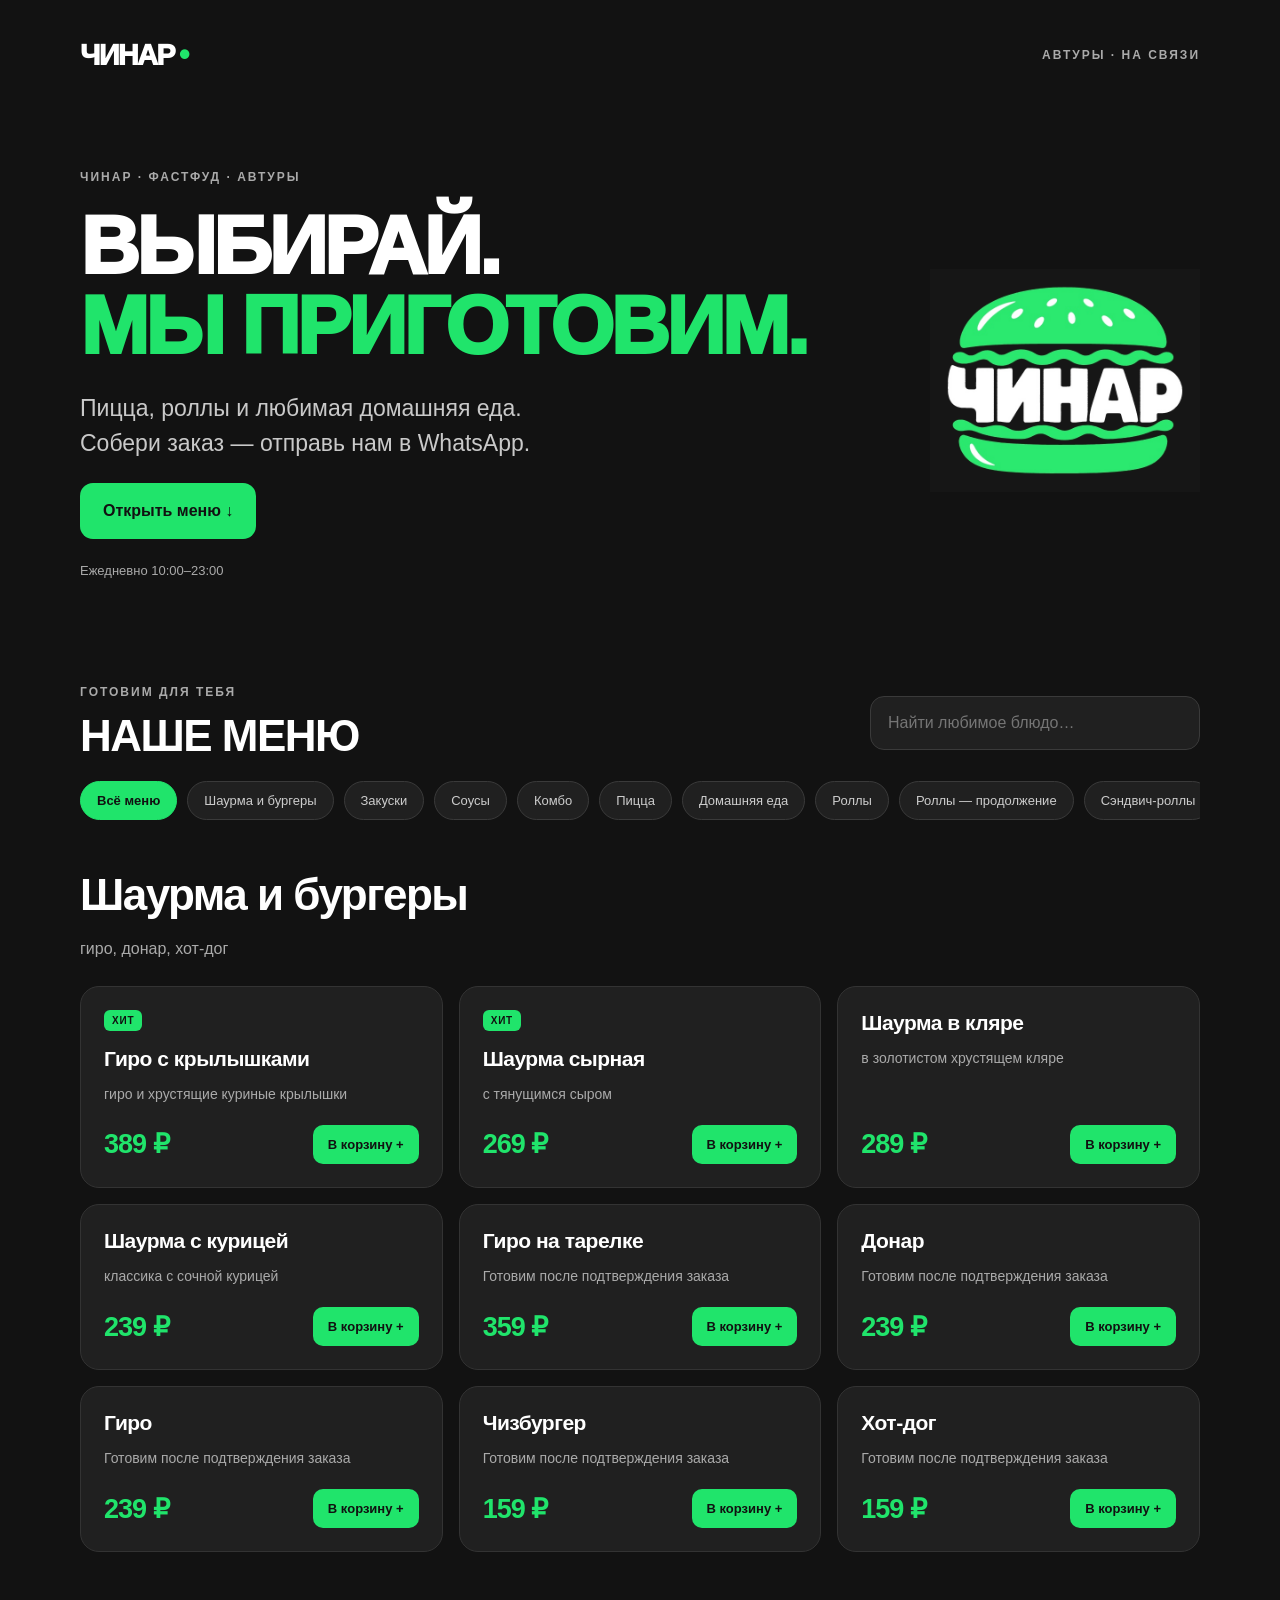
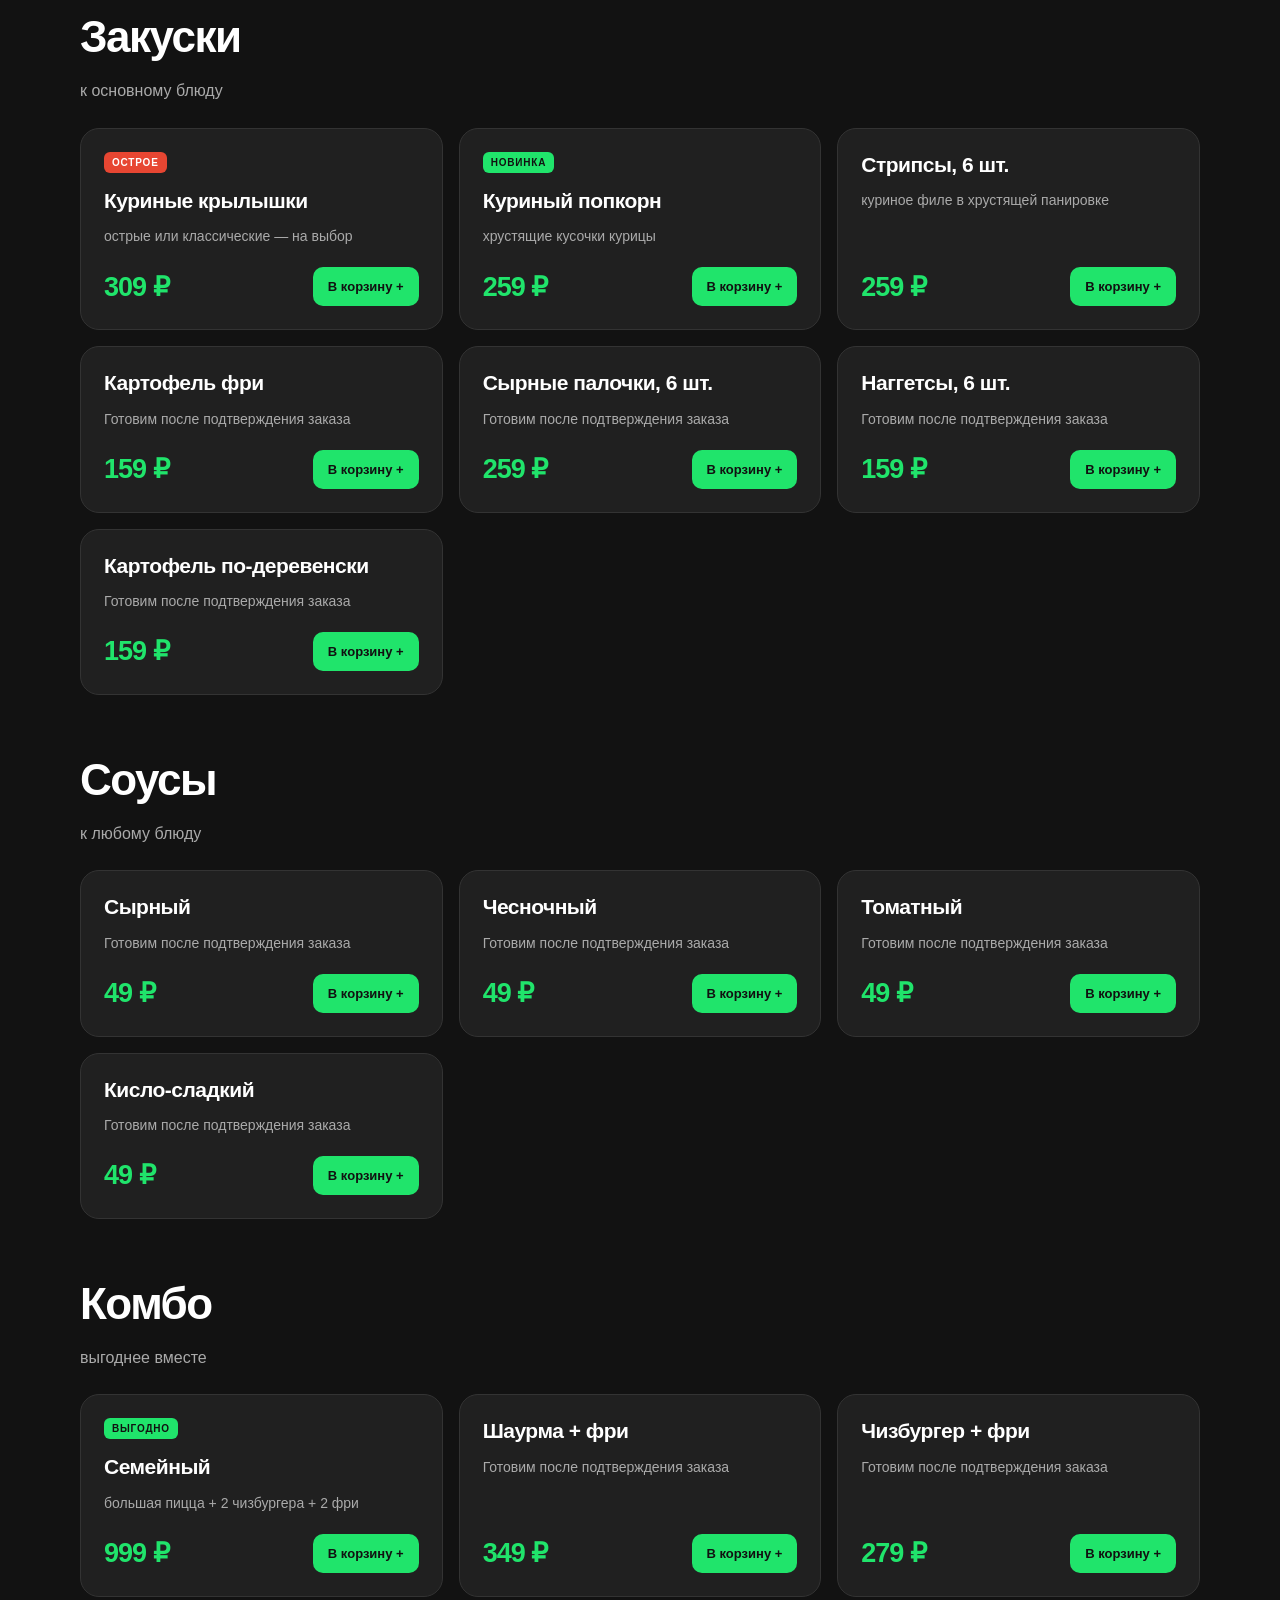
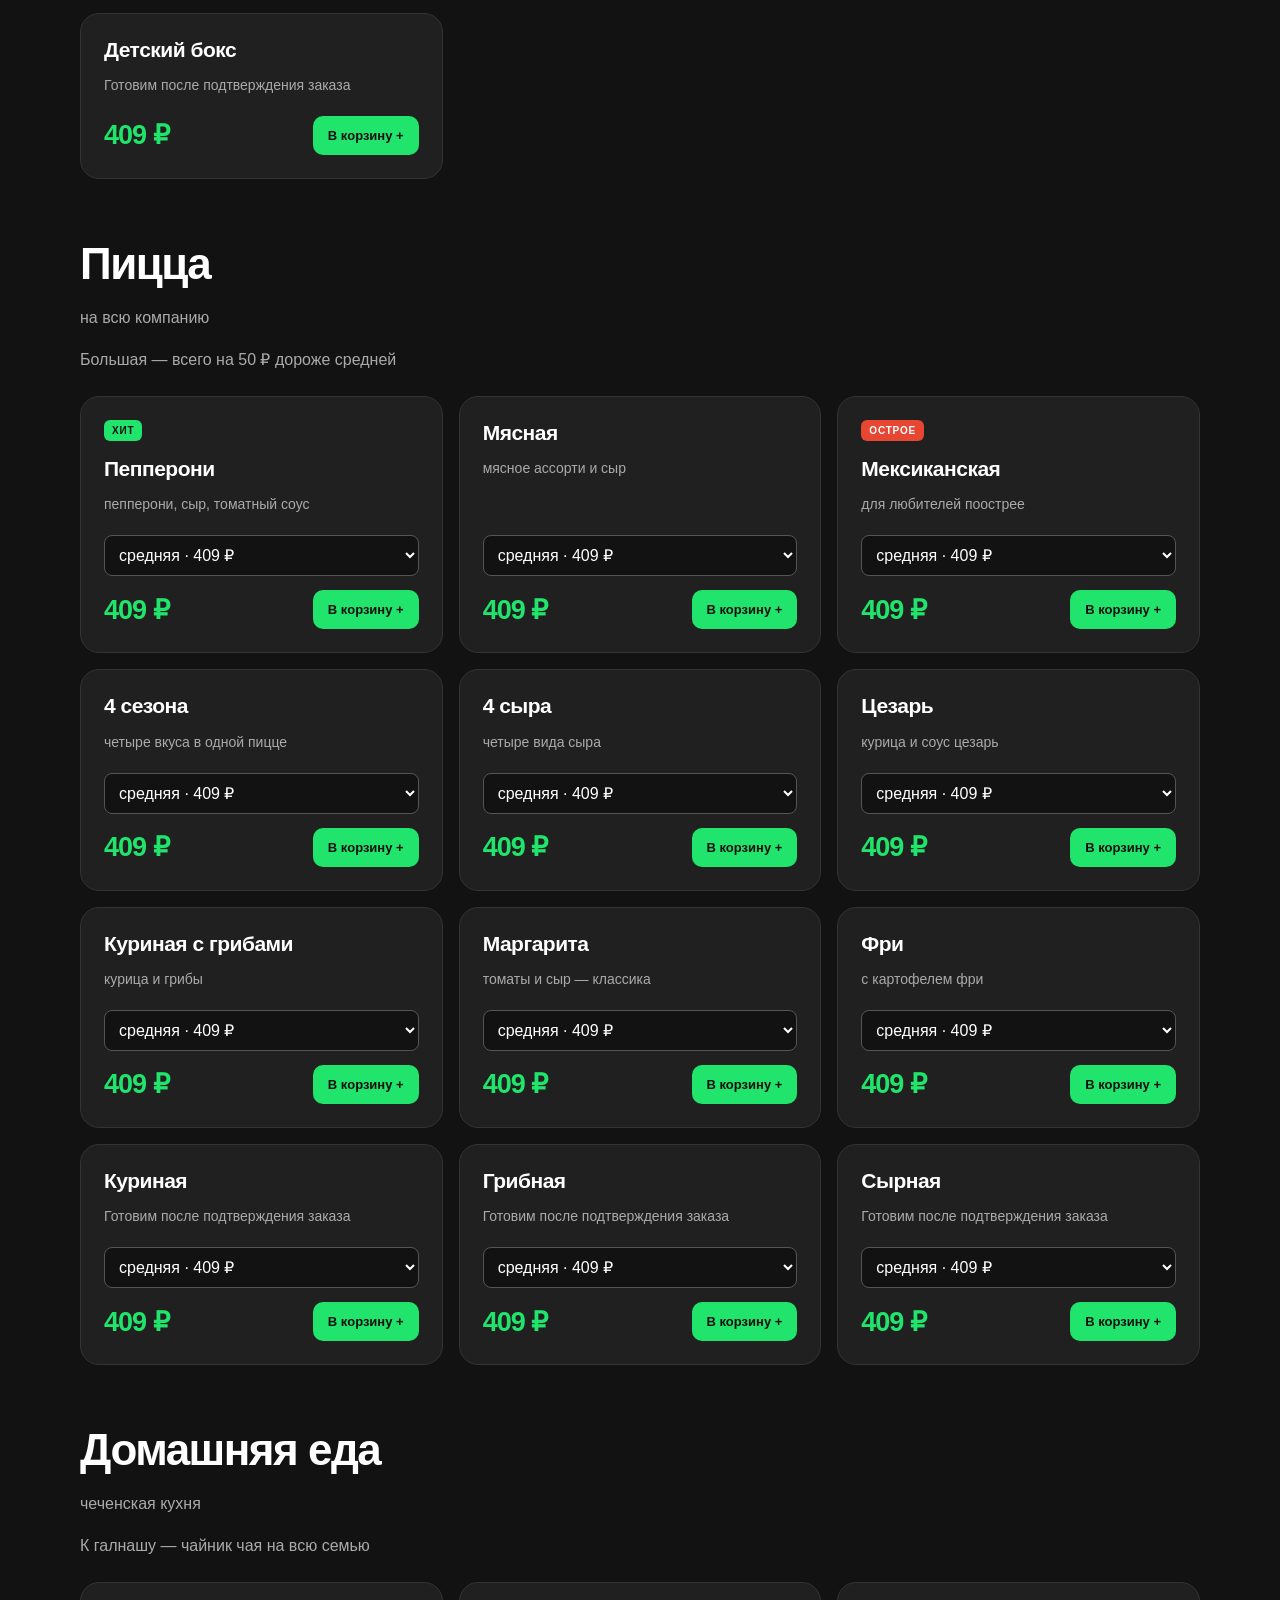
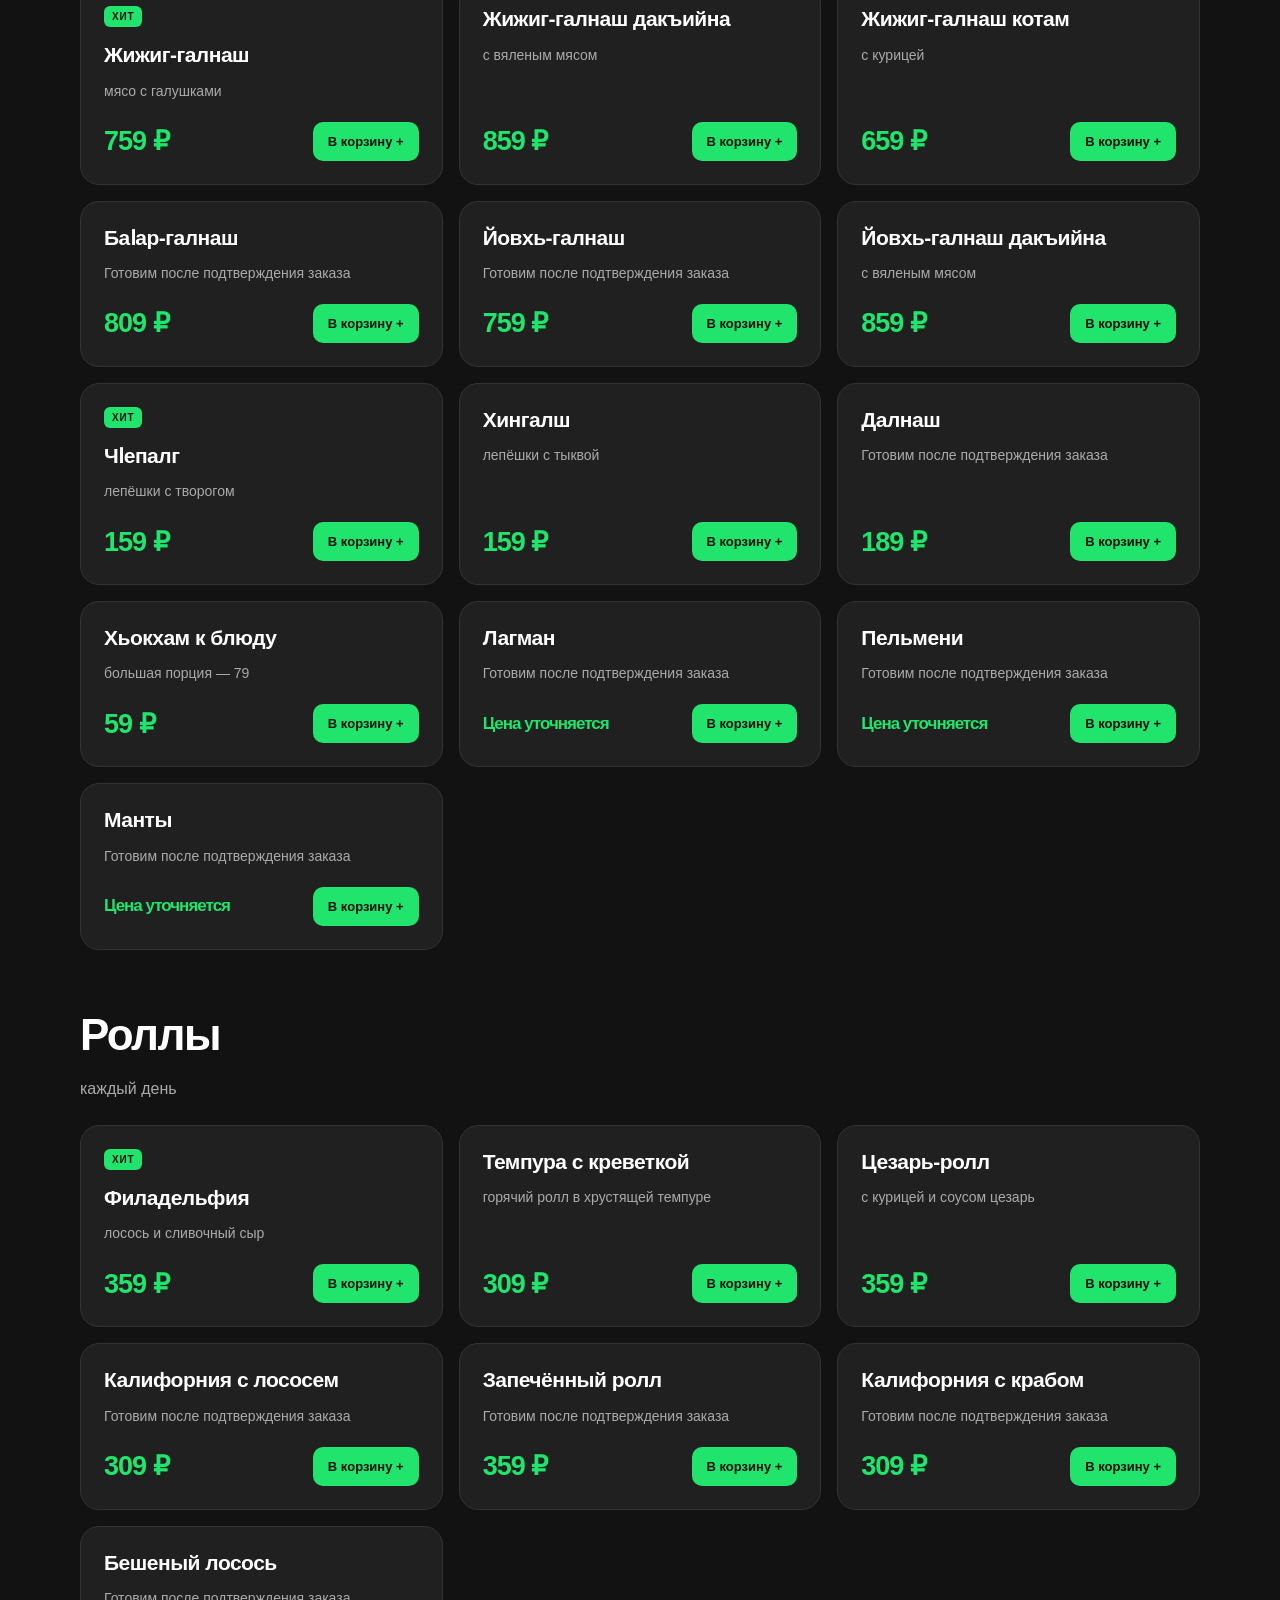
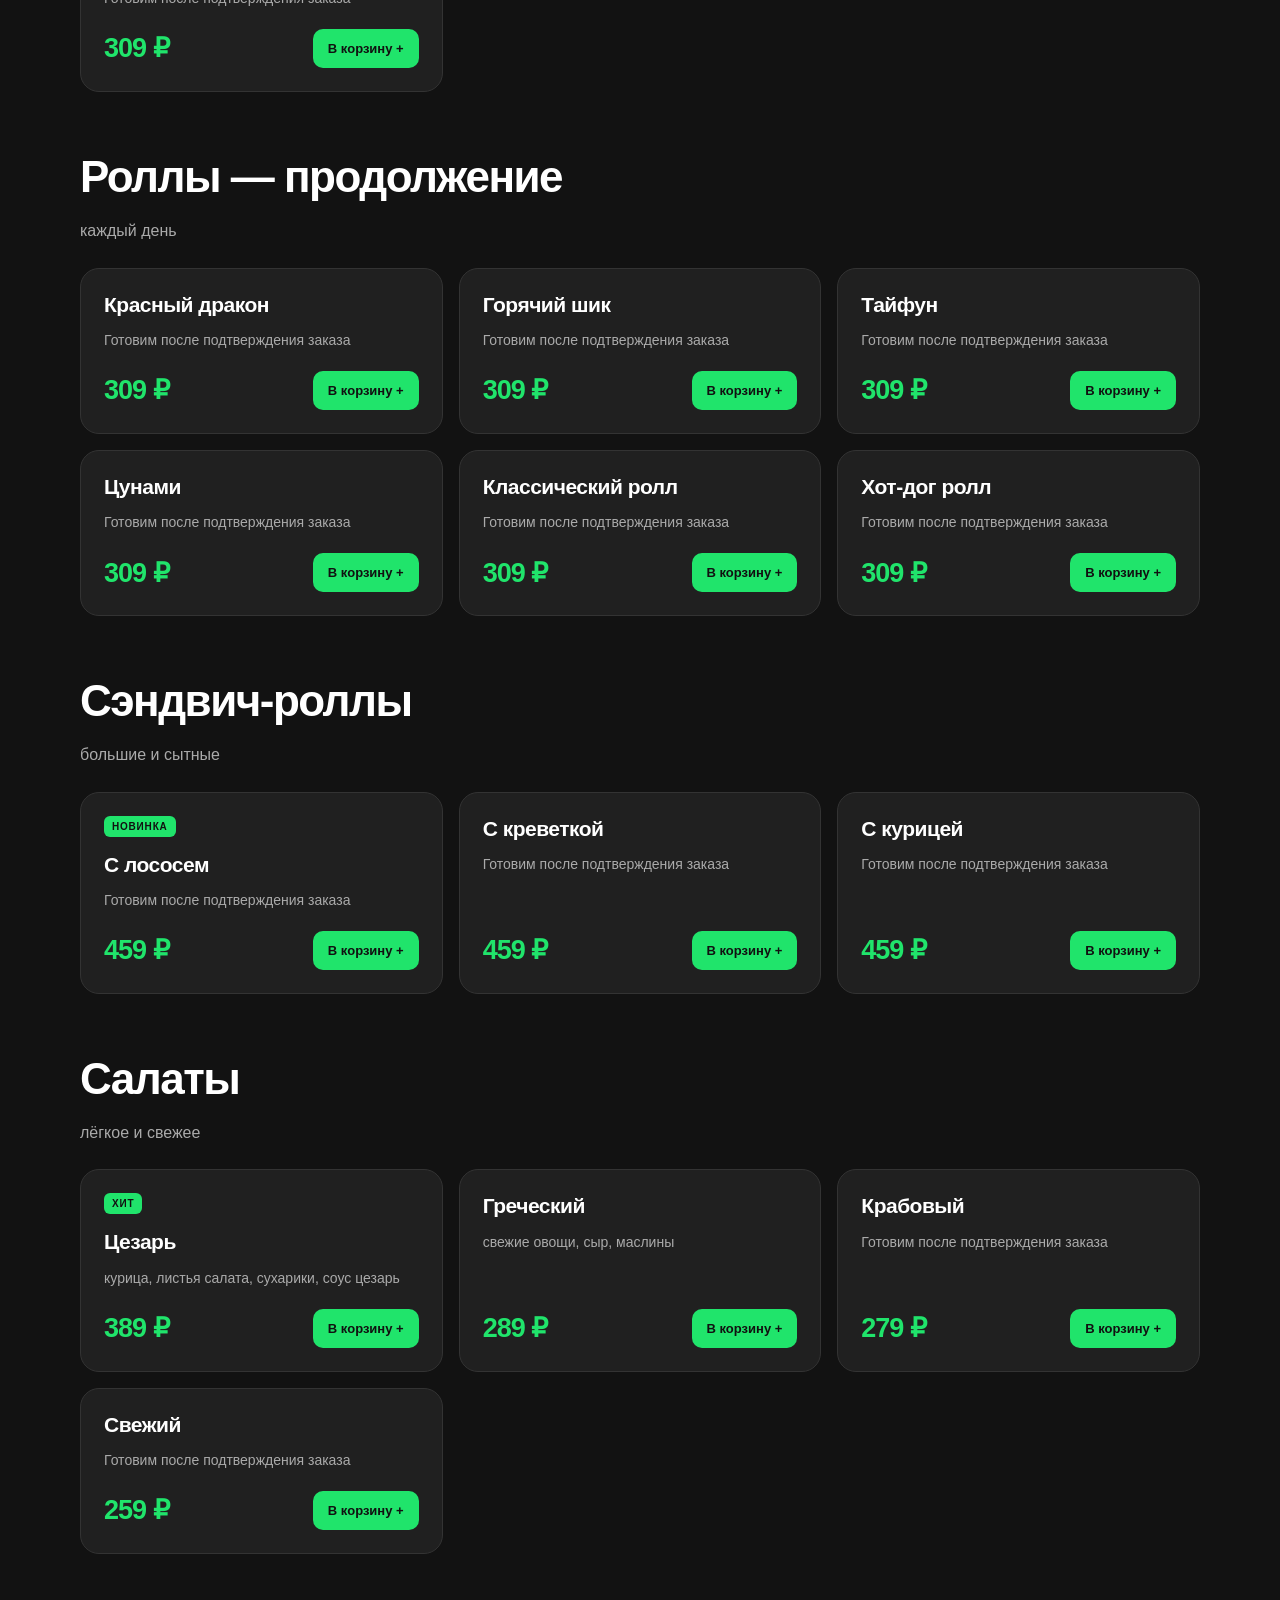
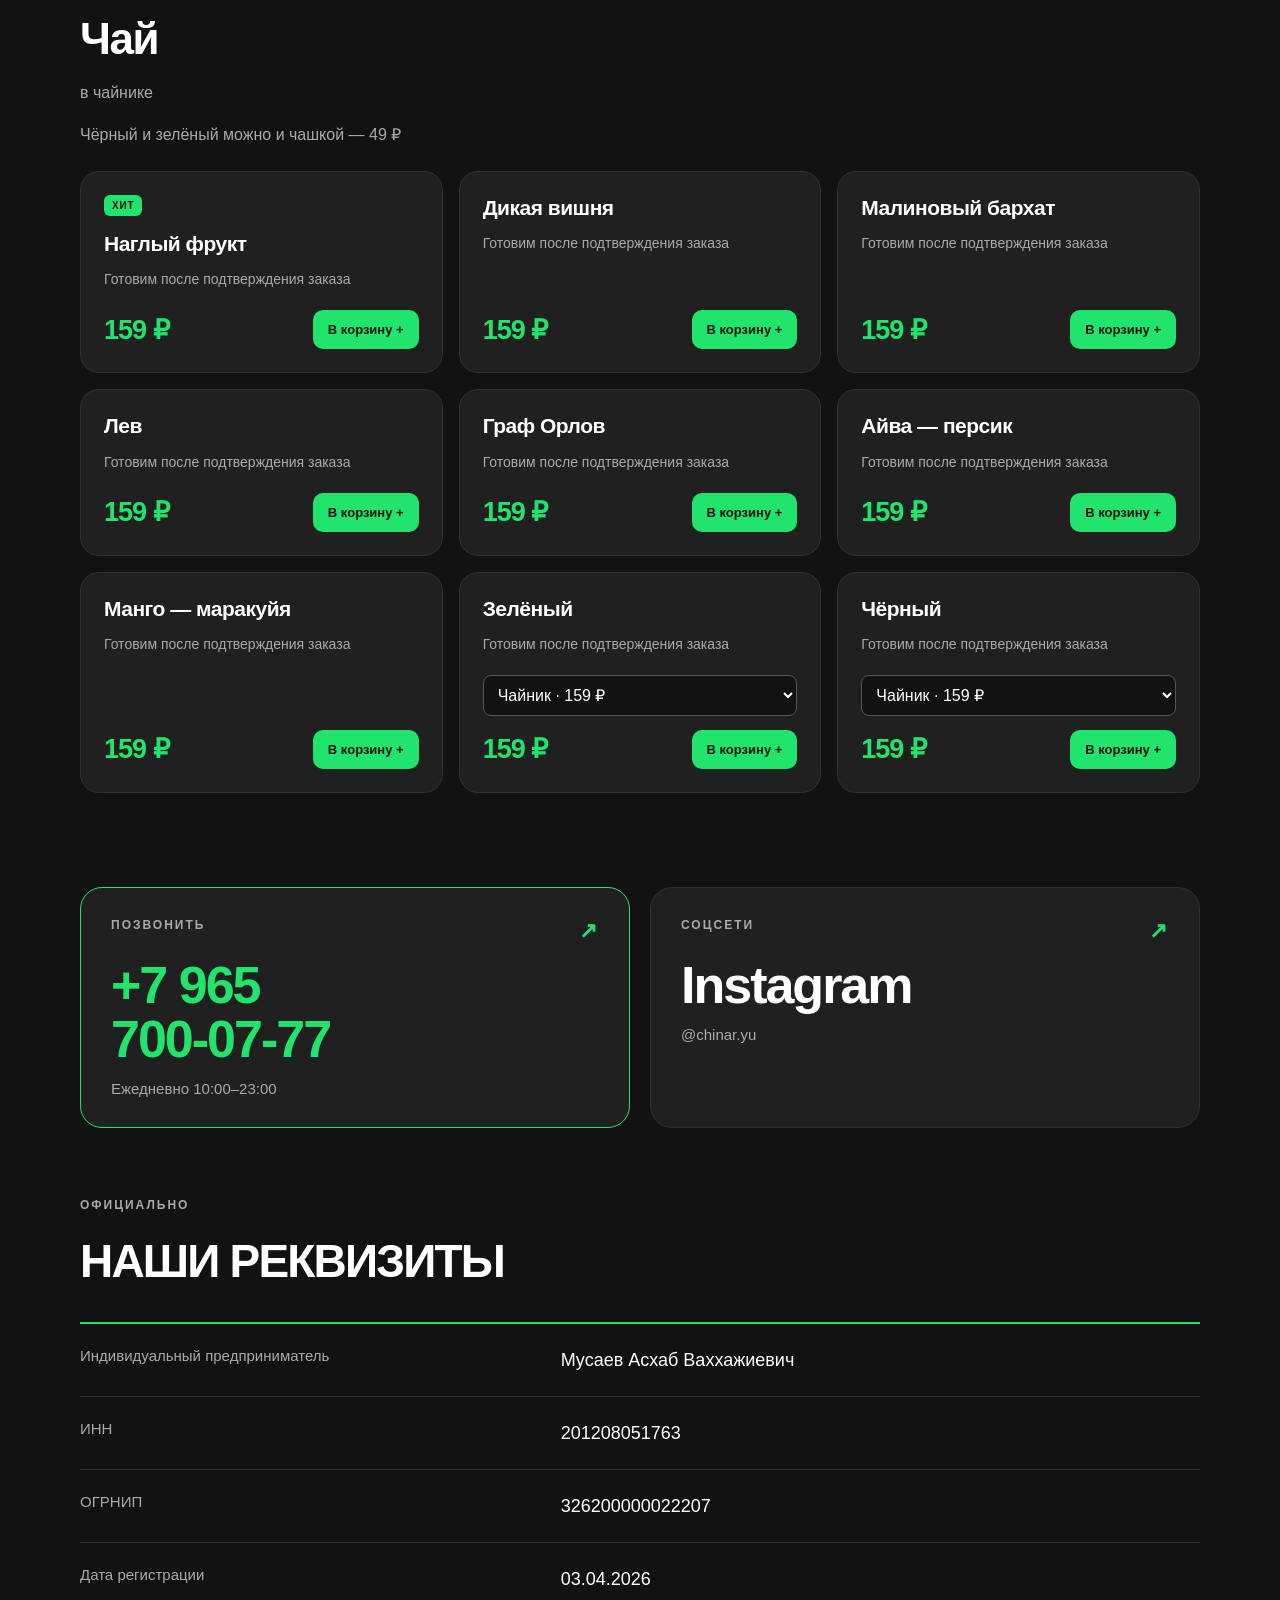
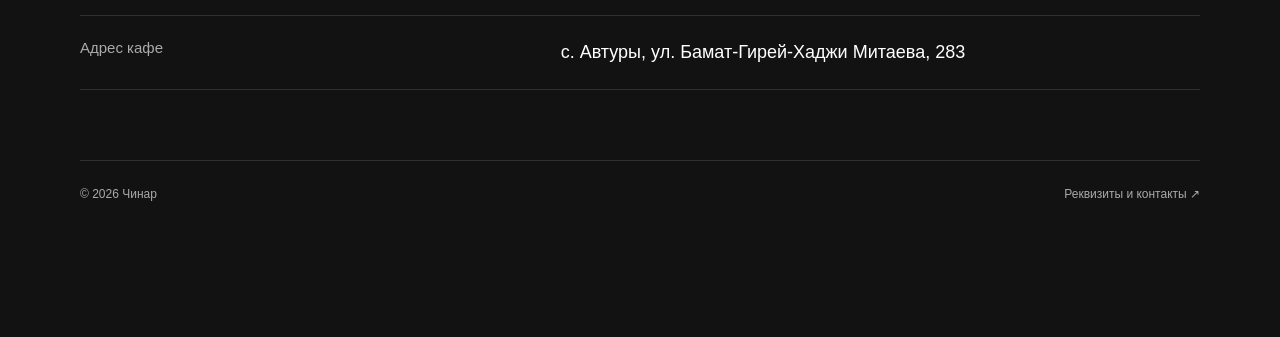
==== index.html @ b9e9cfa2 "Add Chinar menu, persistent cart and WhatsApp checkout" ====
<!doctype html><html lang="ru"><head><meta charset="utf-8"><meta name="viewport" content="width=device-width, initial-scale=1"><meta name="theme-color" content="#121212"><link rel="icon" href="/favicon.svg"><link rel="stylesheet" href="/styles.css"><title>Чинар — меню и заказ в WhatsApp</title><meta name="description" content="Меню Чинар: пицца, шаурма, роллы и домашняя еда. Соберите корзину и отправьте заказ в WhatsApp."><link rel="stylesheet" href="/menu.css"><script src="/menu.js" defer></script></head><body><header class="header wrap"><a class="wordmark" href="/" aria-label="Чинар — главная">ЧИНАР<span>•</span></a><span class="label">АВТУРЫ · НА СВЯЗИ</span></header><main class="wrap"><section class="menu-hero"><div><p class="eyebrow">ЧИНАР · ФАСТФУД · АВТУРЫ</p><h1>ВЫБИРАЙ.<br><span>МЫ ПРИГОТОВИМ.</span></h1><p class="lead">Пицца, роллы и любимая домашняя еда.<br>Собери заказ — отправь нам в WhatsApp.</p><a class="button menu-jump" href="#menu">Открыть меню ↓</a><p class="hours">Ежедневно 10:00–23:00</p></div><img class="menu-logo" src="/assets/chinar-logo-dark.png" alt="Чинар" width="608" height="502"></section><section id="menu" class="menu-section"><div class="menu-title"><div><p class="eyebrow">ГОТОВИМ ДЛЯ ТЕБЯ</p><h2>НАШЕ МЕНЮ</h2></div><label class="search-label"><span class="sr-only">Поиск по меню</span><input id="menu-search" type="search" placeholder="Найти любимое блюдо…"></label></div><nav id="categories" class="category-nav" aria-label="Разделы меню"></nav><div id="menu-status" role="status" aria-live="polite">Загружаем меню…</div><div id="menu-items"></div><noscript><p>Для корзины включите JavaScript или закажите по телефону <a href="tel:+79657000777">+7 965 700-07-77</a>.</p></noscript></section><section class="contact-grid" aria-label="Контакты"><a class="tile accent" href="tel:+79657000777"><span class="eyebrow">ПОЗВОНИТЬ <b>↗</b></span><strong>+7 965<br>700-07-77</strong><span>Ежедневно 10:00–23:00</span></a><a class="tile" href="https://www.instagram.com/chinar.yu/"><span class="eyebrow">СОЦСЕТИ <b>↗</b></span><strong>Instagram</strong><span>@chinar.yu</span></a></section><section class="details"><p class="eyebrow">ОФИЦИАЛЬНО</p><h2>НАШИ РЕКВИЗИТЫ</h2><dl><div><dt>Индивидуальный предприниматель</dt><dd>Мусаев Асхаб Ваххажиевич</dd></div><div><dt>ИНН</dt><dd>201208051763</dd></div><div><dt>ОГРНИП</dt><dd>326200000022207</dd></div><div><dt>Дата регистрации</dt><dd>03.04.2026</dd></div><div><dt>Адрес кафе</dt><dd>с. Автуры, ул. Бамат-Гирей-Хаджи Митаева, 283</dd></div></dl></section></main><footer class="wrap footer"><span>© 2026 Чинар</span><a href="/">Реквизиты и контакты ↗</a></footer><button id="cart-open" class="cart-bar" type="button" hidden><span>Корзина <b id="cart-count">0</b></span><span><b id="cart-total">0 ₽</b> →</span></button><dialog id="cart-dialog" class="cart-dialog"><div class="cart-head"><h2>ТВОЙ ЗАКАЗ</h2><button id="cart-close" class="icon-btn" type="button" aria-label="Закрыть корзину">×</button></div><div id="cart-lines"></div><p id="cart-empty" class="muted">В корзине пока пусто. Выбери что-нибудь вкусное в меню.</p><form id="order-form"><div class="cart-summary"><span>Итого за блюда</span><strong id="checkout-total">0 ₽</strong></div><label>Как к вам обращаться<input id="customer-name" autocomplete="given-name" maxlength="60" placeholder="Имя"></label><label>Получение<select id="order-mode"><option value="Самовывоз">Самовывоз</option><option value="Доставка">Доставка — уточним возможность и стоимость</option></select></label><label id="address-label" hidden>Адрес доставки<input id="order-address" autocomplete="street-address" maxlength="220" placeholder="Улица, дом, квартира"></label><label>Комментарий<textarea id="order-comment" maxlength="400" placeholder="Время получения, пожелания к заказу…"></textarea></label><p class="muted">Откроется WhatsApp с готовым текстом. Проверь его и нажми «Отправить». Наличие блюд, время и условия доставки подтвердит кафе.</p><button id="checkout" class="button checkout" type="submit">Отправить в WhatsApp ↗</button><button id="clear-cart" class="clear-btn" type="button">Очистить корзину</button></form></dialog><p id="cart-announcement" class="sr-only" aria-live="polite"></p></body></html>
---- styles.css ----
:root{--bg:#121212;--panel:#202020;--green:#20e46b;--white:#fff;--muted:#aaa;--line:#303030}*{box-sizing:border-box}body{margin:0;background:var(--bg);color:var(--white);font-family:Arial,Helvetica,sans-serif}a{color:inherit}.wrap{width:min(1120px,100% - 80px);margin:auto}.header{height:110px;display:flex;justify-content:space-between;align-items:center}.wordmark{font-weight:950;font-size:29px;letter-spacing:-1.7px;text-decoration:none}.wordmark span{color:var(--green);margin-left:5px}.label,.eyebrow{font-size:12px;letter-spacing:2px;font-weight:800;color:var(--muted)}.intro{display:grid;grid-template-columns:1.25fr 1fr;align-items:center;padding:65px 0 85px;gap:36px}.intro .logo{width:100%;height:auto;max-width:440px;justify-self:end}.eyebrow{margin:0 0 22px}h1{font-size:clamp(52px,8.5vw,112px);line-height:.97;letter-spacing:-5px;margin:0 0 26px;font-weight:950}h1 span{color:var(--green)}.lead{font-size:clamp(18px,2vw,23px);line-height:1.5;color:#c9c9c9}.contact-grid{display:grid;grid-template-columns:1fr 1fr;gap:20px}.tile{display:flex;flex-direction:column;gap:14px;background:var(--panel);border:1px solid var(--line);border-radius:22px;padding:30px;text-decoration:none;transition:border-color .2s,transform .2s}.tile:hover{border-color:var(--green);transform:translateY(-3px)}.tile .eyebrow{display:flex;justify-content:space-between;margin:0}.tile .eyebrow b{font-size:22px;color:var(--green)}.tile strong{font-size:clamp(30px,4.3vw,52px);letter-spacing:-2px;line-height:1.04}.tile>span:last-child{color:var(--muted);font-size:15px}.tile.accent{border-color:var(--green)}.tile.accent strong{color:var(--green)}.details,.faq{padding:70px 0}.details h2,.faq h2{font-size:clamp(28px,4vw,46px);letter-spacing:-1.8px;margin:0 0 34px}dl{margin:0;border-top:2px solid var(--green)}dl>div{display:grid;grid-template-columns:1fr 1.4fr;gap:24px;padding:23px 0;border-bottom:1px solid var(--line)}dt{color:var(--muted);font-size:15px}dd{margin:0;font-size:18px;line-height:1.45;overflow-wrap:anywhere}.footer{border-top:1px solid var(--line);display:flex;justify-content:space-between;padding:26px 0 36px;font-size:12px;color:var(--muted)}.footer a{text-decoration:none}.vpn-intro{padding:65px 0 35px}.vpn-intro h1{font-size:clamp(43px,7vw,88px)}.notice{color:#c7c7c7;font-size:14px;line-height:1.6;padding:18px 0 28px}.status-dot{display:inline-block;width:8px;height:8px;border-radius:50%;background:var(--green);margin-right:8px}.subscription{border:1px solid var(--green);background:var(--panel);border-radius:24px;padding:36px;display:grid;grid-template-columns:1fr 280px;gap:24px}.subscription h2{font-size:52px;letter-spacing:-2px;margin:0 0 20px}.subscription p{color:#bbb;line-height:1.6;font-size:15px}.purchase .price{font-size:78px;letter-spacing:-4px;font-weight:900;line-height:1}.price span{font-size:36px;color:var(--green)}.purchase>p{margin:6px 0 18px}.button{display:flex;justify-content:space-between;align-items:center;background:var(--green);color:#111;text-decoration:none;font-weight:800;padding:19px 23px;border-radius:13px}.button:hover{background:#55ed8f}.steps{display:grid;grid-template-columns:repeat(3,1fr);gap:28px}.steps article{border-top:2px solid var(--green);padding-top:20px}.steps article>span{color:var(--green);font-weight:800;font-size:13px}.steps h3{font-size:22px;margin:25px 0 12px;letter-spacing:-.6px}.steps p,.faq p{color:var(--muted);font-size:16px;line-height:1.65}.faq{padding-top:15px}details{border-top:1px solid var(--line);padding:24px 0}summary{cursor:pointer;font-weight:700;font-size:18px;line-height:1.5}details a,.legal a{color:var(--green)}.legal-links{display:flex;gap:18px;flex-wrap:wrap;margin-top:28px}.legal-links a{font-size:14px;color:var(--green);text-underline-offset:5px}.legal{max-width:850px;padding:55px 0 80px}.legal .wordmark{display:inline-block;margin-bottom:45px}.legal h1{font-size:clamp(36px,6vw,66px);letter-spacing:-2px;overflow-wrap:anywhere;line-height:1.08}.legal h2{font-size:24px;margin:32px 0 14px;color:var(--green)}.legal p{color:#c5c5c5;line-height:1.75;font-size:16px}a:focus-visible,summary:focus-visible{outline:2px solid var(--green);outline-offset:6px}@media(max-width:650px){.wrap{width:calc(100% - 40px)}.header{height:80px}.label{font-size:9px;letter-spacing:1px}.intro{padding:35px 0 45px;grid-template-columns:1fr;gap:12px}.intro .logo{max-width:235px;justify-self:center;order:-1}.intro h1{font-size:64px;letter-spacing:-3px}.contact-grid{grid-template-columns:1fr}.tile{padding:24px}.tile strong{font-size:39px}.details,.faq{padding:45px 0}dl>div{grid-template-columns:1fr;gap:9px;padding:20px 0}dd{font-size:17px}.footer{gap:18px;flex-wrap:wrap}.vpn-intro{padding-top:35px}.vpn-intro h1{font-size:clamp(32px,8.6vw,56px);letter-spacing:-1.7px}.subscription{grid-template-columns:1fr;padding:25px}.subscription h2{font-size:42px}.purchase{border-top:1px solid var(--line);padding-top:25px}.steps{grid-template-columns:1fr;gap:26px}.steps h3{margin-top:15px}.legal-links{gap:20px}.lead br{display:none}}@media(prefers-reduced-motion:reduce){*{scroll-behavior:auto!important;transition:none!important}}
---- menu.css ----
.menu-hero{display:grid;grid-template-columns:1.5fr .65fr;align-items:center;gap:32px;padding:60px 0 70px}.menu-hero h1{font-size:clamp(42px,6.5vw,82px);letter-spacing:-3.5px}.menu-logo{width:100%;height:auto;max-width:270px;justify-self:end}.menu-jump{display:inline-flex;gap:30px}.hours{color:#aaa;font-size:13px;margin-top:24px}.menu-section{padding:24px 0 64px;scroll-margin-top:24px}.menu-title{display:flex;justify-content:space-between;gap:24px;align-items:center}.menu-title h2,.food-section h2{font-size:clamp(28px,3.7vw,44px);letter-spacing:-1.5px;margin:0}.menu-title .eyebrow{margin-bottom:12px}.search-label{max-width:330px;flex:1}.search-label input{width:100%;background:#202020;border:1px solid #3a3a3a;border-radius:14px;padding:17px;color:#fff;font:inherit}.category-nav{display:flex;gap:10px;overflow:auto;position:sticky;top:0;z-index:4;padding:20px 0;background:#121212;scrollbar-width:thin}.category-nav button{flex-shrink:0;padding:11px 16px;border-radius:999px;background:#202020;border:1px solid #3a3a3a;color:#ccc;font:inherit;font-size:13px;cursor:pointer}.category-nav button[aria-pressed=true]{background:#20e46b;color:#111;border-color:#20e46b;font-weight:800}.food-section{padding:30px 0;scroll-margin-top:90px}.food-section>p{color:#aaa;line-height:1.6}.food-grid{display:grid;grid-template-columns:repeat(3,minmax(0,1fr));gap:16px;margin-top:24px}.food-card{background:#202020;border:1px solid #333;border-radius:19px;padding:23px;display:flex;flex-direction:column;min-width:0}.food-card h3{font-size:21px;line-height:1.25;letter-spacing:-.5px;margin:0 0 12px}.food-card p{font-size:14px;line-height:1.5;color:#aaa;margin:0 0 20px;flex:1}.food-tag{align-self:flex-start;background:#20e46b;color:#111;font-weight:800;font-size:10px;letter-spacing:.8px;text-transform:uppercase;padding:5px 8px;border-radius:6px;margin-bottom:15px}.food-tag.hot{background:#e74632;color:#fff}.food-card select{width:100%;background:#121212;border:1px solid #555;color:#fff;font:inherit;border-radius:8px;padding:10px;margin:0 0 14px}.food-buy{display:flex;align-items:center;justify-content:space-between;gap:12px;margin-top:auto}.food-price{font-size:27px;color:#20e46b;font-weight:850;letter-spacing:-1px}.add-btn{background:#20e46b;border:0;border-radius:10px;padding:12px 15px;font:inherit;font-size:13px;font-weight:800;cursor:pointer;color:#111}.add-btn:hover{background:#6aee9d}.cart-bar{position:fixed;z-index:9;bottom:20px;left:50%;transform:translateX(-50%);width:min(560px,calc(100% - 32px));display:flex;justify-content:space-between;gap:20px;align-items:center;border:0;background:#20e46b;color:#111;padding:20px 24px;border-radius:18px;font:inherit;font-weight:800;box-shadow:0 8px 45px #0009;cursor:pointer}.cart-bar b{font-weight:900}.cart-bar #cart-count{display:inline-grid;place-items:center;background:#111;color:#20e46b;border-radius:50%;font-size:12px;min-width:24px;min-height:24px;margin-left:6px}.cart-dialog{position:fixed;margin:auto;border:1px solid #444;background:#171717;color:#fff;border-radius:24px;width:min(620px,calc(100% - 24px));max-height:90dvh;overflow:auto;padding:28px}.cart-dialog::backdrop{background:#000b;backdrop-filter:blur(4px)}.cart-head{display:flex;justify-content:space-between;align-items:center;gap:12px}.cart-head h2{margin:0;font-size:27px;letter-spacing:-1px}.icon-btn{border:0;background:#292929;color:#fff;border-radius:50%;width:42px;height:42px;font-size:28px;cursor:pointer}.cart-line{display:flex;gap:16px;align-items:center;justify-content:space-between;padding:20px 0;border-bottom:1px solid #333}.cart-line h3{font-size:16px;margin:0 0 8px}.cart-line p{color:#aaa;font-size:13px;margin:0}.quantity{display:flex;align-items:center;gap:12px}.quantity button{width:32px;height:32px;border:1px solid #555;background:#242424;color:#fff;border-radius:9px;font-size:20px;cursor:pointer}.quantity span{min-width:16px;text-align:center}.cart-summary{display:flex;justify-content:space-between;gap:16px;font-size:18px;margin:26px 0}.cart-summary strong{color:#20e46b;font-size:25px}.cart-dialog label{display:block;font-size:14px;color:#ccc;margin:18px 0}.cart-dialog input,.cart-dialog textarea,.cart-dialog select{width:100%;display:block;margin-top:9px;background:#202020;color:#fff;border:1px solid #555;border-radius:10px;padding:13px;font:inherit}.cart-dialog textarea{min-height:90px;resize:vertical}.muted{color:#999;font-size:13px;line-height:1.65}.checkout{width:100%;border:0;cursor:pointer;font:inherit;font-weight:800}.checkout:disabled{opacity:.45;cursor:default}.clear-btn{border:0;background:none;color:#aaa;text-decoration:underline;margin-top:18px;padding:8px;cursor:pointer;font:inherit;font-size:13px}.sr-only{position:absolute;width:1px;height:1px;padding:0;margin:-1px;overflow:hidden;clip:rect(0,0,0,0);white-space:nowrap;border:0}body{padding-bottom:100px}[hidden]{display:none!important}button:focus-visible,input:focus-visible,select:focus-visible,textarea:focus-visible{outline:2px solid #20e46b;outline-offset:4px}#menu-status{color:#bbb;line-height:1.6}@media(max-width:850px){.food-grid{grid-template-columns:repeat(2,minmax(0,1fr))}.menu-hero{grid-template-columns:1fr .5fr}.menu-hero h1{font-size:clamp(34px,6vw,60px)}}@media(max-width:550px){.menu-hero{padding:25px 0 35px;grid-template-columns:1fr;gap:15px}.menu-logo{max-width:145px;justify-self:start;order:-1}.menu-hero h1{font-size:43px;letter-spacing:-2px}.menu-title{align-items:stretch;flex-direction:column}.search-label{max-width:none}.food-grid{grid-template-columns:1fr}.food-card{padding:22px}.food-section{padding:22px 0}.cart-dialog{padding:22px}.cart-head h2{font-size:23px}.category-nav{margin:0 -2px}.cart-bar{bottom:max(14px,env(safe-area-inset-bottom));padding:18px 20px}.contact-grid{margin-top:10px}}
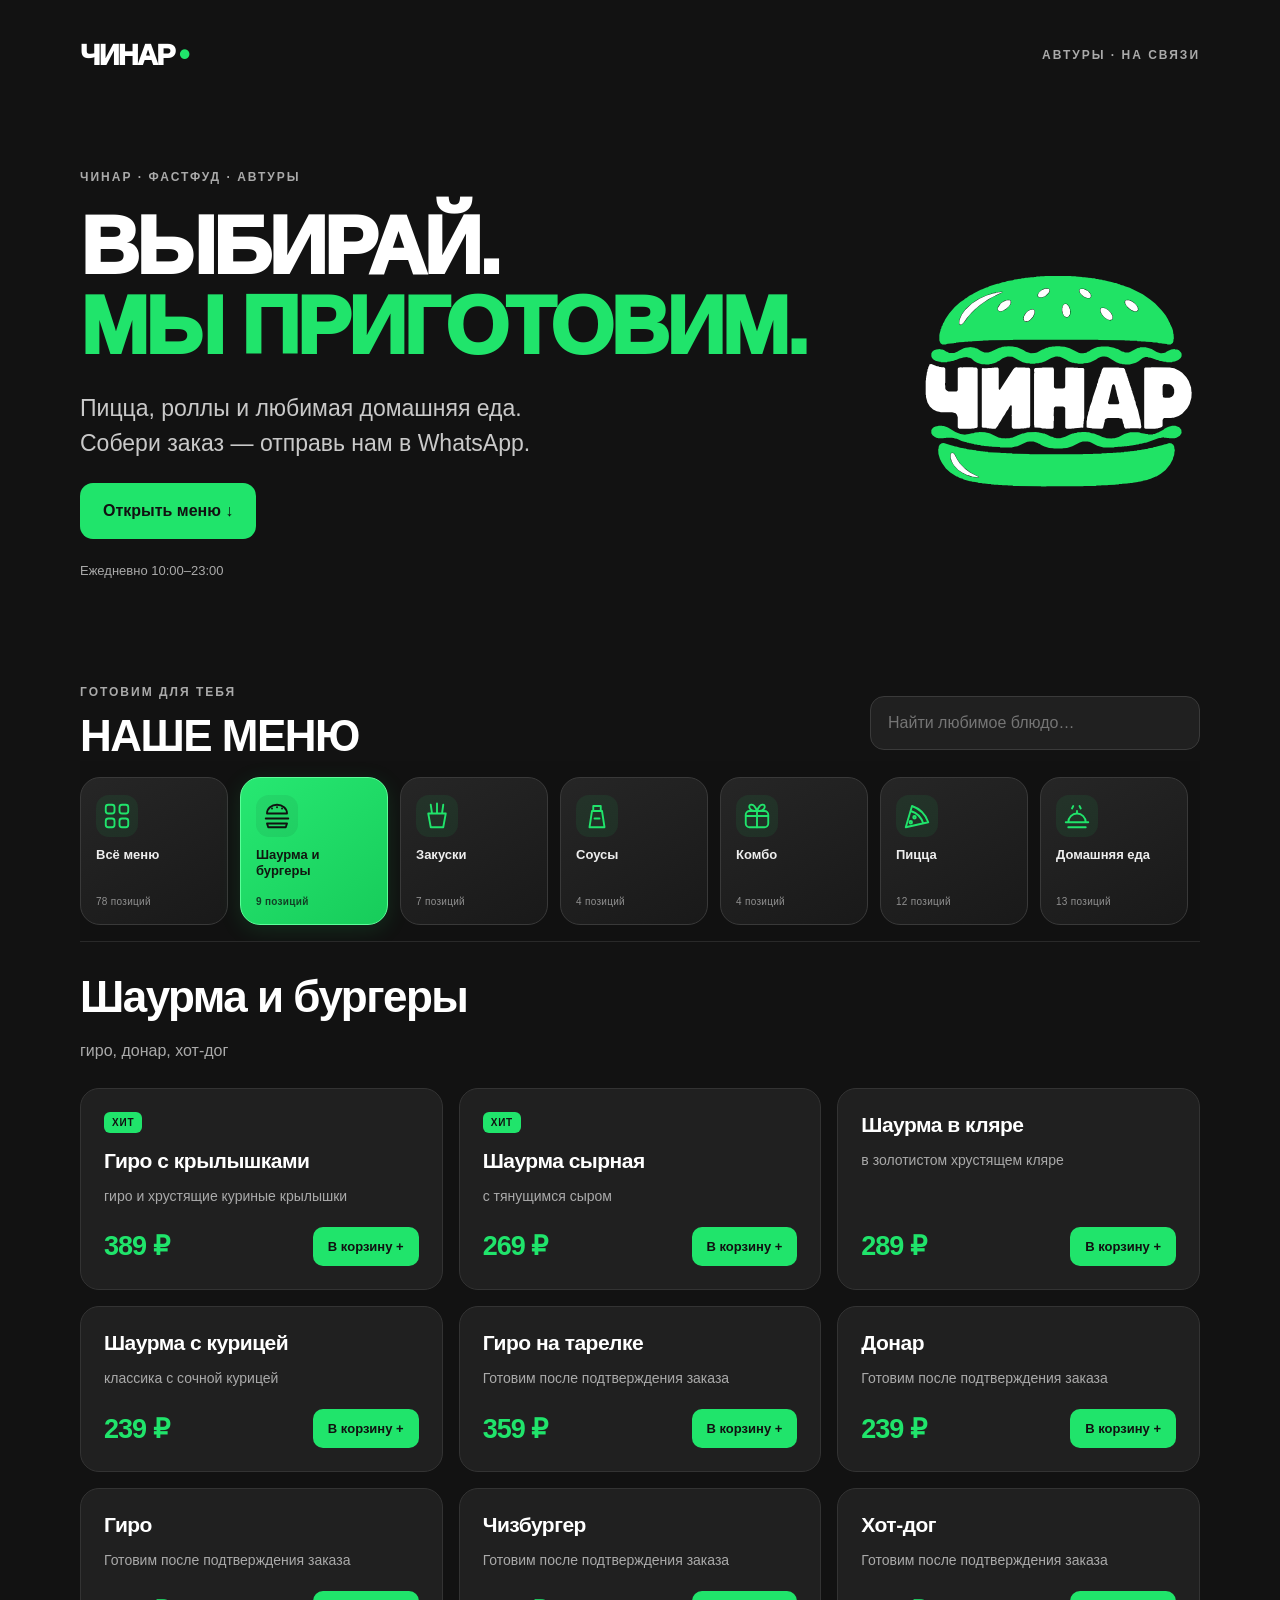
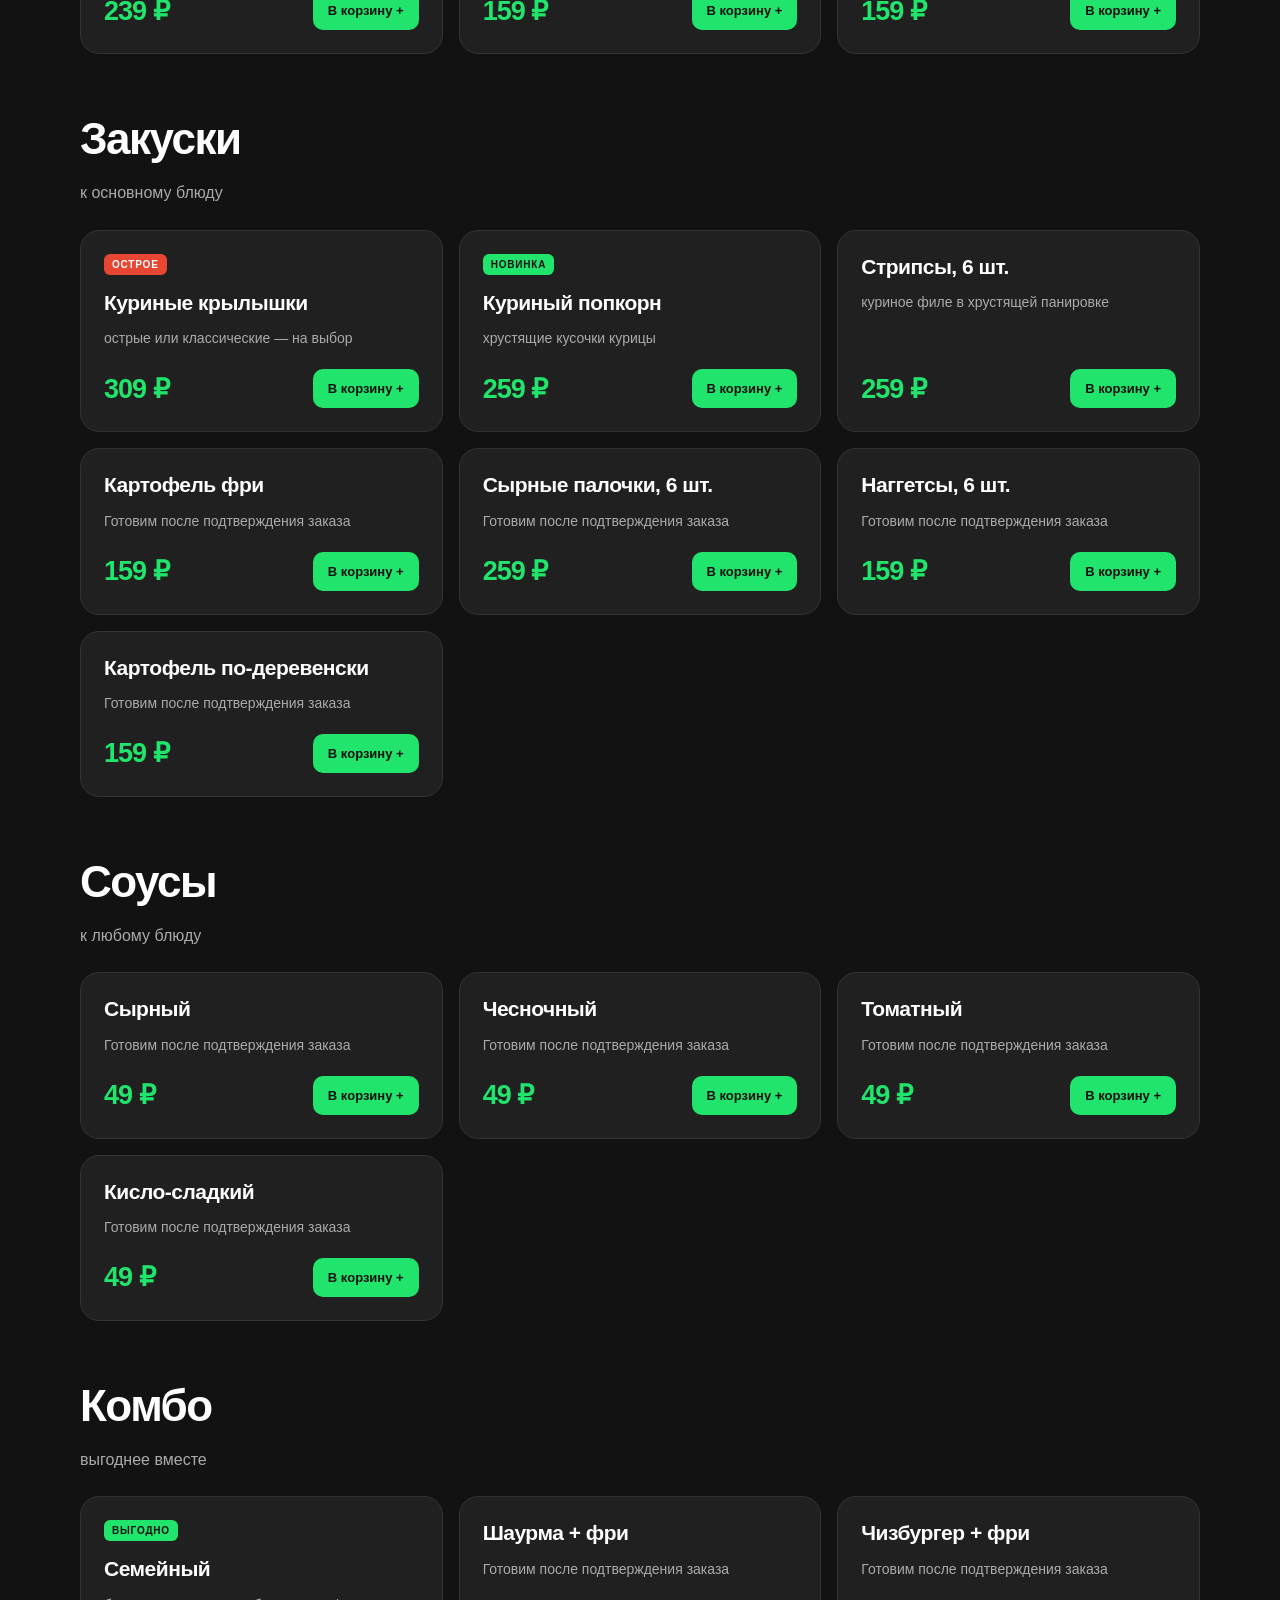
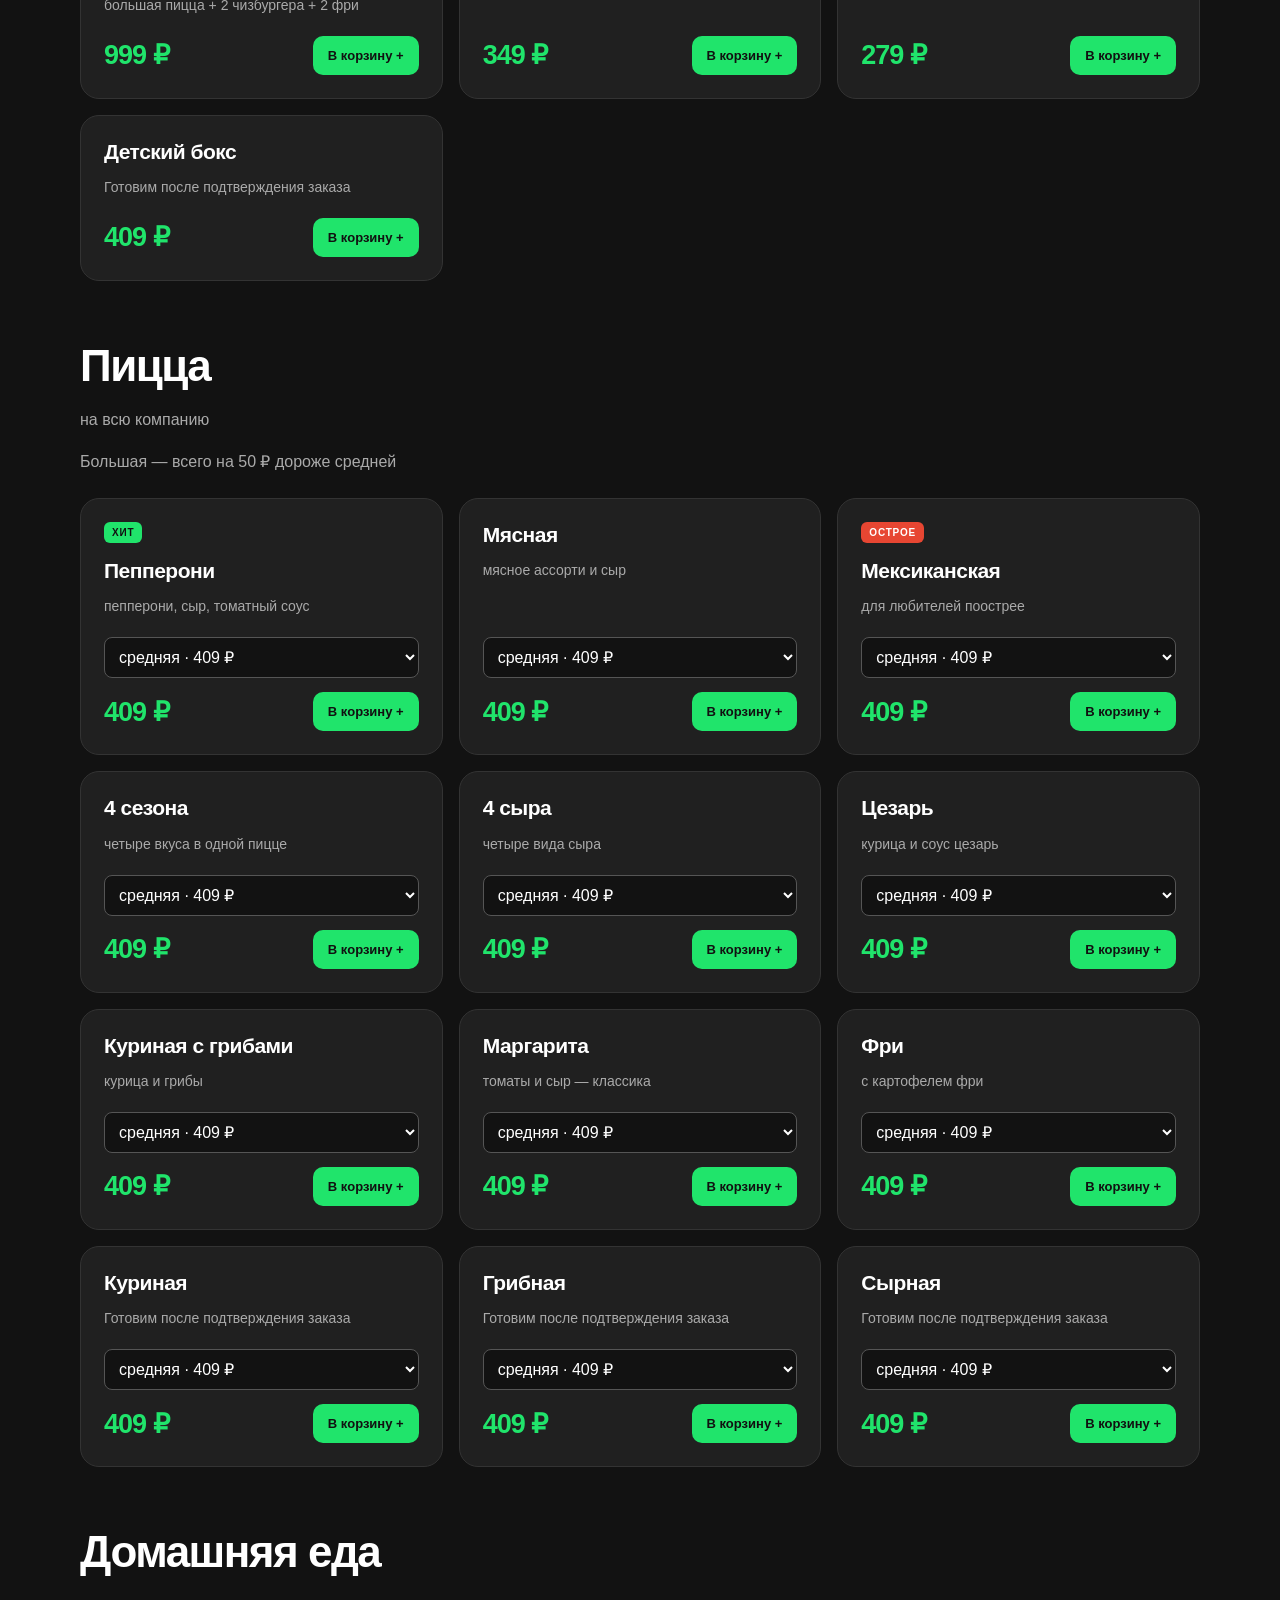
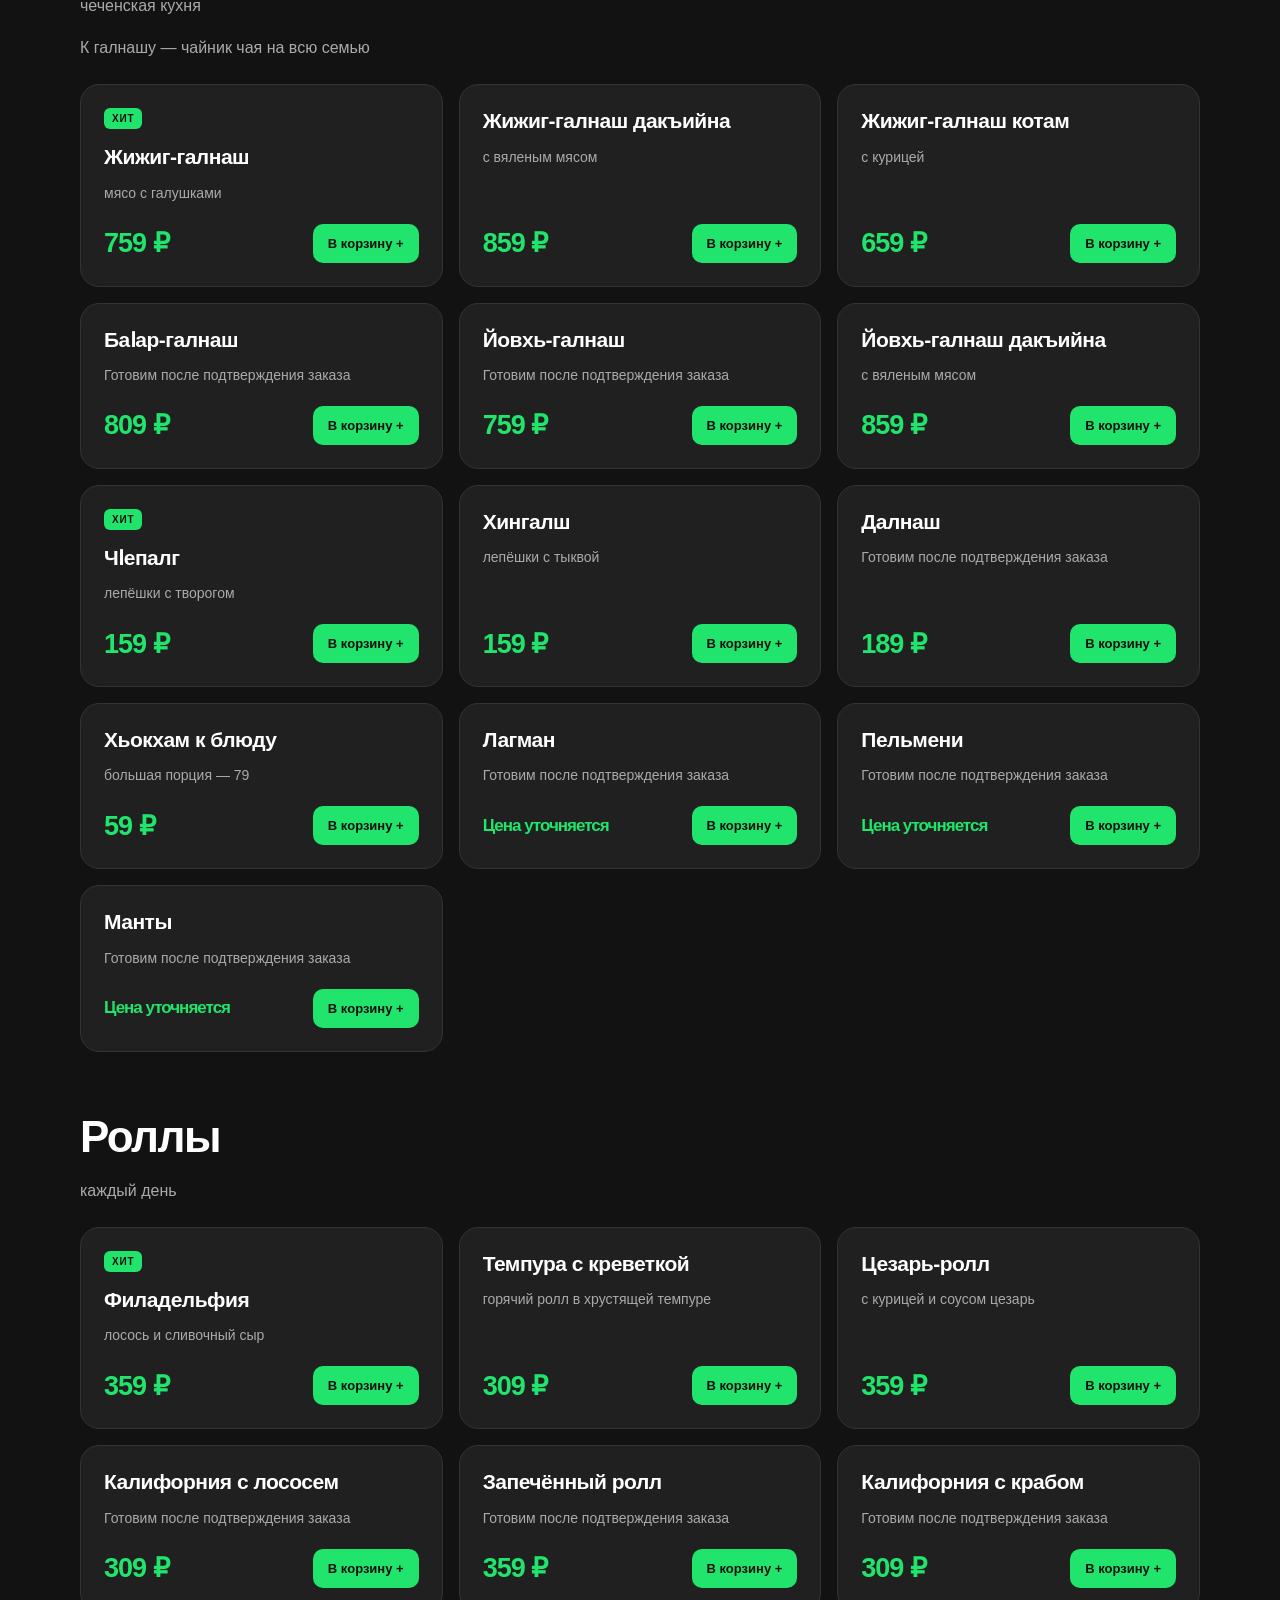
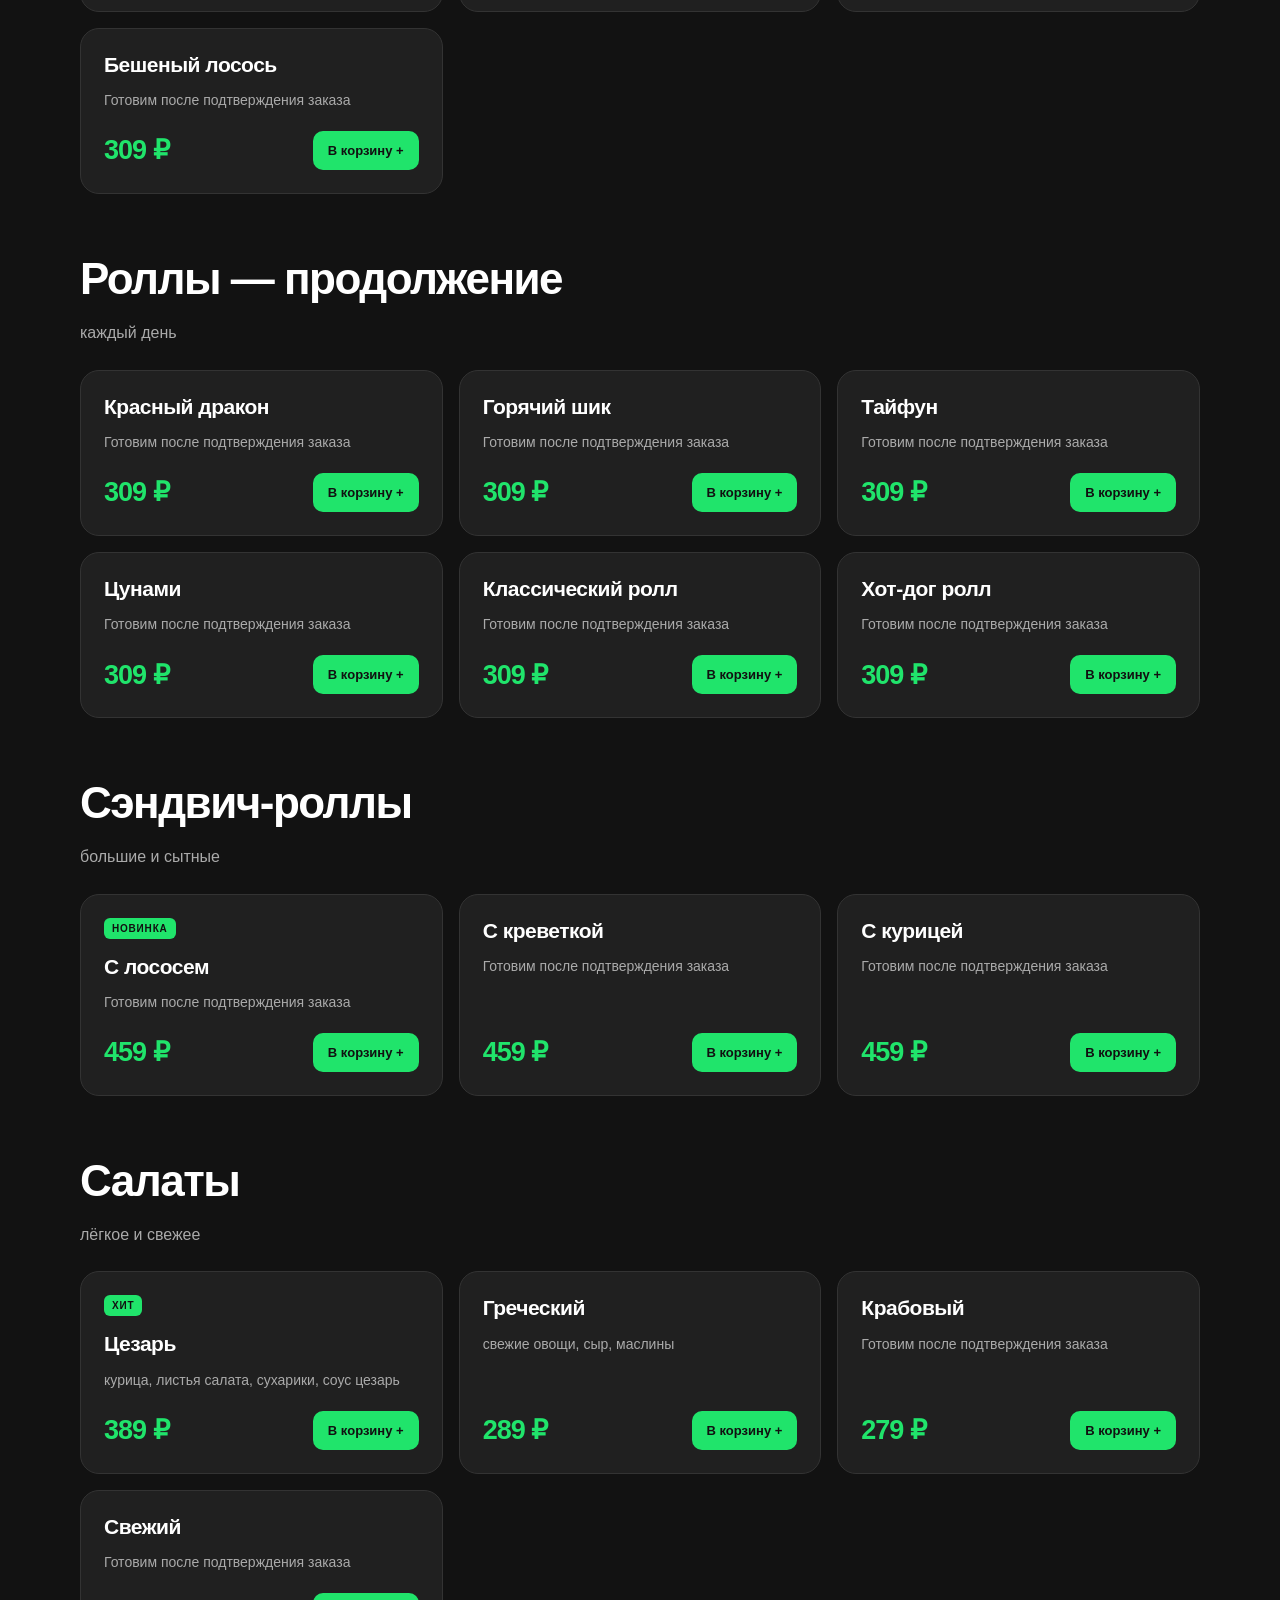
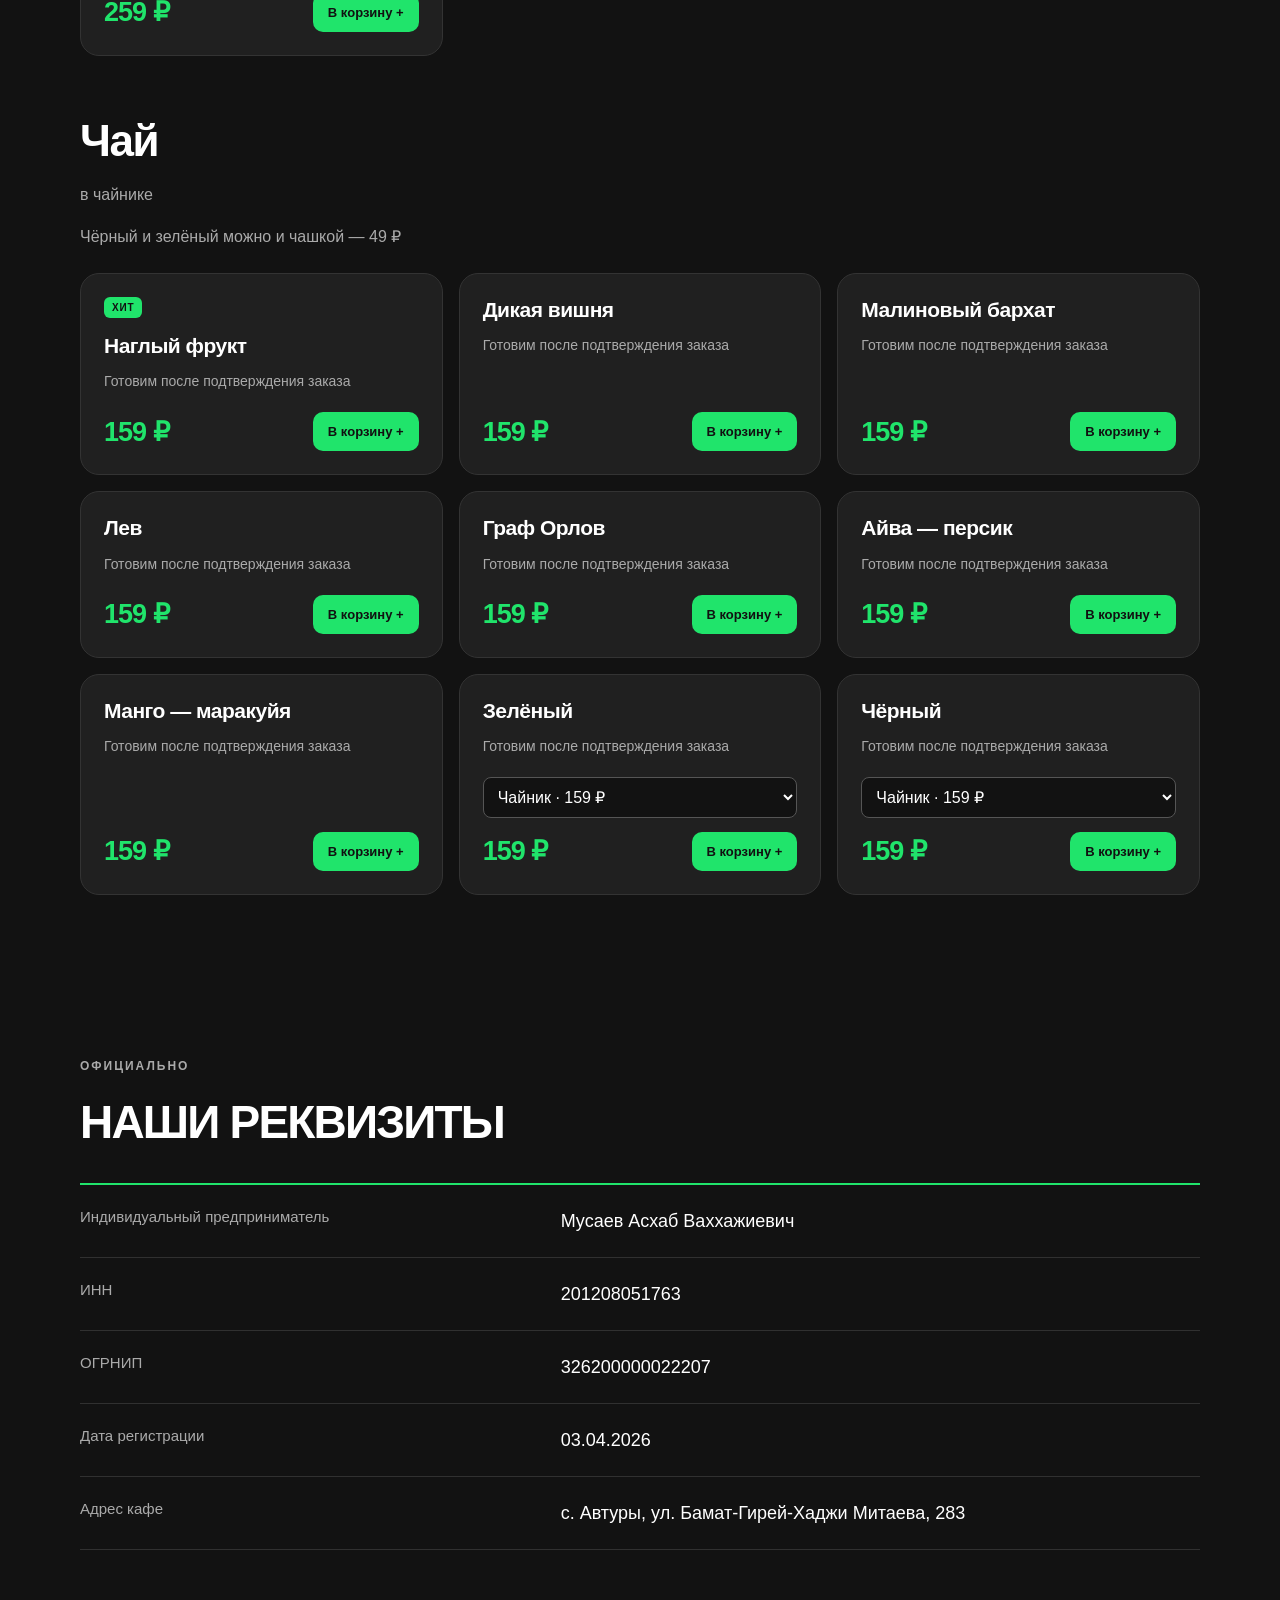
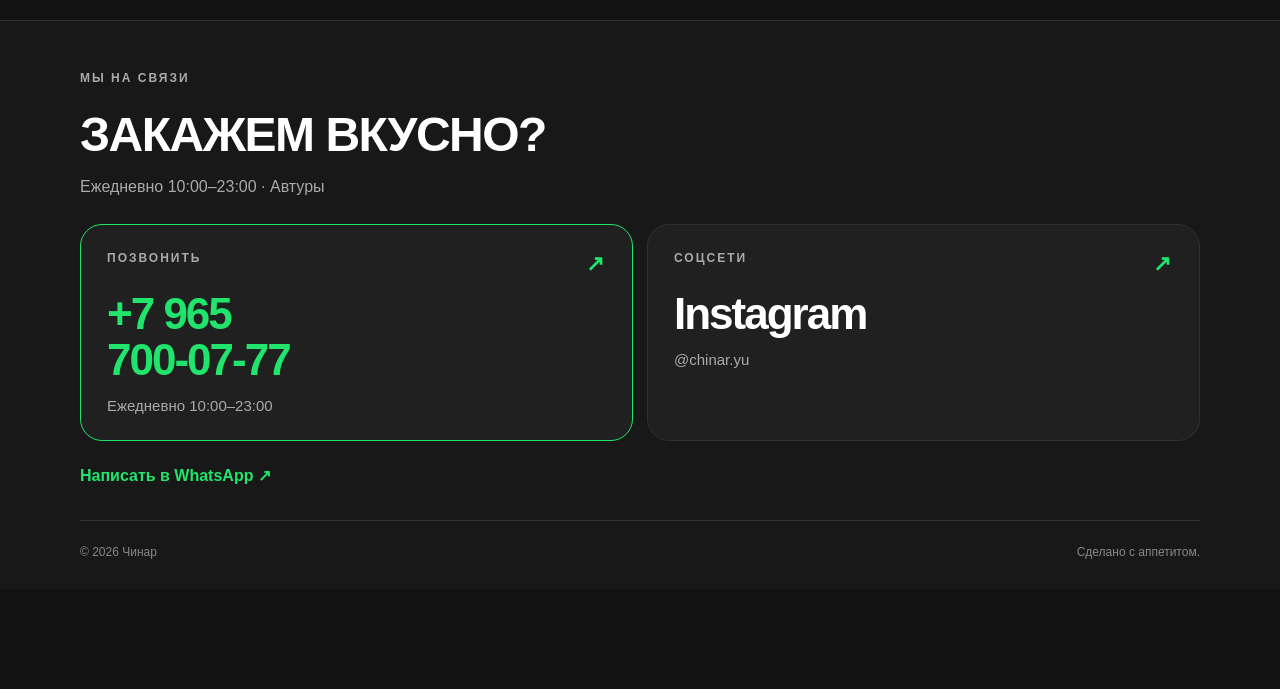
==== commit ba6d401f: "Update logo, category tiles and scroll navigation; move contacts to footer" ====
--- a/index.html
+++ b/index.html
@@ -1 +1 @@
-<!doctype html><html lang="ru"><head><meta charset="utf-8"><meta name="viewport" content="width=device-width, initial-scale=1"><meta name="theme-color" content="#121212"><link rel="icon" href="/favicon.svg"><link rel="stylesheet" href="/styles.css"><title>Чинар — меню и заказ в WhatsApp</title><meta name="description" content="Меню Чинар: пицца, шаурма, роллы и домашняя еда. Соберите корзину и отправьте заказ в WhatsApp."><link rel="stylesheet" href="/menu.css"><script src="/menu.js" defer></script></head><body><header class="header wrap"><a class="wordmark" href="/" aria-label="Чинар — главная">ЧИНАР<span>•</span></a><span class="label">АВТУРЫ · НА СВЯЗИ</span></header><main class="wrap"><section class="menu-hero"><div><p class="eyebrow">ЧИНАР · ФАСТФУД · АВТУРЫ</p><h1>ВЫБИРАЙ.<br><span>МЫ ПРИГОТОВИМ.</span></h1><p class="lead">Пицца, роллы и любимая домашняя еда.<br>Собери заказ — отправь нам в WhatsApp.</p><a class="button menu-jump" href="#menu">Открыть меню ↓</a><p class="hours">Ежедневно 10:00–23:00</p></div><img class="menu-logo" src="/assets/chinar-logo-dark.png" alt="Чинар" width="608" height="502"></section><section id="menu" class="menu-section"><div class="menu-title"><div><p class="eyebrow">ГОТОВИМ ДЛЯ ТЕБЯ</p><h2>НАШЕ МЕНЮ</h2></div><label class="search-label"><span class="sr-only">Поиск по меню</span><input id="menu-search" type="search" placeholder="Найти любимое блюдо…"></label></div><nav id="categories" class="category-nav" aria-label="Разделы меню"></nav><div id="menu-status" role="status" aria-live="polite">Загружаем меню…</div><div id="menu-items"></div><noscript><p>Для корзины включите JavaScript или закажите по телефону <a href="tel:+79657000777">+7 965 700-07-77</a>.</p></noscript></section><section class="contact-grid" aria-label="Контакты"><a class="tile accent" href="tel:+79657000777"><span class="eyebrow">ПОЗВОНИТЬ <b>↗</b></span><strong>+7 965<br>700-07-77</strong><span>Ежедневно 10:00–23:00</span></a><a class="tile" href="https://www.instagram.com/chinar.yu/"><span class="eyebrow">СОЦСЕТИ <b>↗</b></span><strong>Instagram</strong><span>@chinar.yu</span></a></section><section class="details"><p class="eyebrow">ОФИЦИАЛЬНО</p><h2>НАШИ РЕКВИЗИТЫ</h2><dl><div><dt>Индивидуальный предприниматель</dt><dd>Мусаев Асхаб Ваххажиевич</dd></div><div><dt>ИНН</dt><dd>201208051763</dd></div><div><dt>ОГРНИП</dt><dd>326200000022207</dd></div><div><dt>Дата регистрации</dt><dd>03.04.2026</dd></div><div><dt>Адрес кафе</dt><dd>с. Автуры, ул. Бамат-Гирей-Хаджи Митаева, 283</dd></div></dl></section></main><footer class="wrap footer"><span>© 2026 Чинар</span><a href="/">Реквизиты и контакты ↗</a></footer><button id="cart-open" class="cart-bar" type="button" hidden><span>Корзина <b id="cart-count">0</b></span><span><b id="cart-total">0 ₽</b> →</span></button><dialog id="cart-dialog" class="cart-dialog"><div class="cart-head"><h2>ТВОЙ ЗАКАЗ</h2><button id="cart-close" class="icon-btn" type="button" aria-label="Закрыть корзину">×</button></div><div id="cart-lines"></div><p id="cart-empty" class="muted">В корзине пока пусто. Выбери что-нибудь вкусное в меню.</p><form id="order-form"><div class="cart-summary"><span>Итого за блюда</span><strong id="checkout-total">0 ₽</strong></div><label>Как к вам обращаться<input id="customer-name" autocomplete="given-name" maxlength="60" placeholder="Имя"></label><label>Получение<select id="order-mode"><option value="Самовывоз">Самовывоз</option><option value="Доставка">Доставка — уточним возможность и стоимость</option></select></label><label id="address-label" hidden>Адрес доставки<input id="order-address" autocomplete="street-address" maxlength="220" placeholder="Улица, дом, квартира"></label><label>Комментарий<textarea id="order-comment" maxlength="400" placeholder="Время получения, пожелания к заказу…"></textarea></label><p class="muted">Откроется WhatsApp с готовым текстом. Проверь его и нажми «Отправить». Наличие блюд, время и условия доставки подтвердит кафе.</p><button id="checkout" class="button checkout" type="submit">Отправить в WhatsApp ↗</button><button id="clear-cart" class="clear-btn" type="button">Очистить корзину</button></form></dialog><p id="cart-announcement" class="sr-only" aria-live="polite"></p></body></html>+<!doctype html><html lang="ru"><head><meta charset="utf-8"><meta name="viewport" content="width=device-width, initial-scale=1"><meta name="theme-color" content="#121212"><link rel="icon" href="/favicon.svg"><link rel="stylesheet" href="/styles.css"><title>Чинар — меню и заказ в WhatsApp</title><meta name="description" content="Меню Чинар: пицца, шаурма, роллы и домашняя еда. Соберите корзину и отправьте заказ в WhatsApp."><link rel="stylesheet" href="/menu.css"><script src="/menu.js" defer></script></head><body><header class="header wrap"><a class="wordmark" href="/" aria-label="Чинар — главная">ЧИНАР<span>•</span></a><span class="label">АВТУРЫ · НА СВЯЗИ</span></header><main class="wrap"><section class="menu-hero"><div><p class="eyebrow">ЧИНАР · ФАСТФУД · АВТУРЫ</p><h1>ВЫБИРАЙ.<br><span>МЫ ПРИГОТОВИМ.</span></h1><p class="lead">Пицца, роллы и любимая домашняя еда.<br>Собери заказ — отправь нам в WhatsApp.</p><a class="button menu-jump" href="#menu">Открыть меню ↓</a><p class="hours">Ежедневно 10:00–23:00</p></div><img class="menu-logo" src="/assets/chinar-logo.svg" alt="Чинар" width="960" height="760"></section><section id="menu" class="menu-section"><div class="menu-title"><div><p class="eyebrow">ГОТОВИМ ДЛЯ ТЕБЯ</p><h2>НАШЕ МЕНЮ</h2></div><label class="search-label"><span class="sr-only">Поиск по меню</span><input id="menu-search" type="search" placeholder="Найти любимое блюдо…"></label></div><nav id="categories" class="category-nav" aria-label="Разделы меню"></nav><div id="menu-status" role="status" aria-live="polite">Загружаем меню…</div><div id="menu-items"></div><noscript><p>Для корзины включите JavaScript или закажите по телефону <a href="tel:+79657000777">+7 965 700-07-77</a>.</p></noscript></section><section class="details"><p class="eyebrow">ОФИЦИАЛЬНО</p><h2>НАШИ РЕКВИЗИТЫ</h2><dl><div><dt>Индивидуальный предприниматель</dt><dd>Мусаев Асхаб Ваххажиевич</dd></div><div><dt>ИНН</dt><dd>201208051763</dd></div><div><dt>ОГРНИП</dt><dd>326200000022207</dd></div><div><dt>Дата регистрации</dt><dd>03.04.2026</dd></div><div><dt>Адрес кафе</dt><dd>с. Автуры, ул. Бамат-Гирей-Хаджи Митаева, 283</dd></div></dl></section></main><footer class="site-footer" id="contacts"><div class="wrap"><div class="footer-intro"><p class="eyebrow">МЫ НА СВЯЗИ</p><h2>ЗАКАЖЕМ ВКУСНО?</h2><p>Ежедневно 10:00–23:00 · Автуры</p></div><section class="contact-grid" aria-label="Контакты"><a class="tile accent" href="tel:+79657000777"><span class="eyebrow">ПОЗВОНИТЬ <b>↗</b></span><strong>+7 965<br>700-07-77</strong><span>Ежедневно 10:00–23:00</span></a><a class="tile" href="https://www.instagram.com/chinar.yu/"><span class="eyebrow">СОЦСЕТИ <b>↗</b></span><strong>Instagram</strong><span>@chinar.yu</span></a></section><a class="footer-whatsapp" href="https://wa.me/79657000777">Написать в WhatsApp ↗</a><div class="footer-bottom"><span>© 2026 Чинар</span><span>Сделано с аппетитом.</span></div></div></footer><button id="cart-open" class="cart-bar" type="button" hidden><span>Корзина <b id="cart-count">0</b></span><span><b id="cart-total">0 ₽</b> →</span></button><dialog id="cart-dialog" class="cart-dialog"><div class="cart-head"><h2>ТВОЙ ЗАКАЗ</h2><button id="cart-close" class="icon-btn" type="button" aria-label="Закрыть корзину">×</button></div><div id="cart-lines"></div><p id="cart-empty" class="muted">В корзине пока пусто. Выбери что-нибудь вкусное в меню.</p><form id="order-form"><div class="cart-summary"><span>Итого за блюда</span><strong id="checkout-total">0 ₽</strong></div><label>Как к вам обращаться<input id="customer-name" autocomplete="given-name" maxlength="60" placeholder="Имя"></label><label>Получение<select id="order-mode"><option value="Самовывоз">Самовывоз</option><option value="Доставка">Доставка — уточним возможность и стоимость</option></select></label><label id="address-label" hidden>Адрес доставки<input id="order-address" autocomplete="street-address" maxlength="220" placeholder="Улица, дом, квартира"></label><label>Комментарий<textarea id="order-comment" maxlength="400" placeholder="Время получения, пожелания к заказу…"></textarea></label><p class="muted">Откроется WhatsApp с готовым текстом. Проверь его и нажми «Отправить». Наличие блюд, время и условия доставки подтвердит кафе.</p><button id="checkout" class="button checkout" type="submit">Отправить в WhatsApp ↗</button><button id="clear-cart" class="clear-btn" type="button">Очистить корзину</button></form></dialog><p id="cart-announcement" class="sr-only" aria-live="polite"></p></body></html>
--- a/menu.css
+++ b/menu.css
@@ -1 +1,3 @@
 .menu-hero{display:grid;grid-template-columns:1.5fr .65fr;align-items:center;gap:32px;padding:60px 0 70px}.menu-hero h1{font-size:clamp(42px,6.5vw,82px);letter-spacing:-3.5px}.menu-logo{width:100%;height:auto;max-width:270px;justify-self:end}.menu-jump{display:inline-flex;gap:30px}.hours{color:#aaa;font-size:13px;margin-top:24px}.menu-section{padding:24px 0 64px;scroll-margin-top:24px}.menu-title{display:flex;justify-content:space-between;gap:24px;align-items:center}.menu-title h2,.food-section h2{font-size:clamp(28px,3.7vw,44px);letter-spacing:-1.5px;margin:0}.menu-title .eyebrow{margin-bottom:12px}.search-label{max-width:330px;flex:1}.search-label input{width:100%;background:#202020;border:1px solid #3a3a3a;border-radius:14px;padding:17px;color:#fff;font:inherit}.category-nav{display:flex;gap:10px;overflow:auto;position:sticky;top:0;z-index:4;padding:20px 0;background:#121212;scrollbar-width:thin}.category-nav button{flex-shrink:0;padding:11px 16px;border-radius:999px;background:#202020;border:1px solid #3a3a3a;color:#ccc;font:inherit;font-size:13px;cursor:pointer}.category-nav button[aria-pressed=true]{background:#20e46b;color:#111;border-color:#20e46b;font-weight:800}.food-section{padding:30px 0;scroll-margin-top:90px}.food-section>p{color:#aaa;line-height:1.6}.food-grid{display:grid;grid-template-columns:repeat(3,minmax(0,1fr));gap:16px;margin-top:24px}.food-card{background:#202020;border:1px solid #333;border-radius:19px;padding:23px;display:flex;flex-direction:column;min-width:0}.food-card h3{font-size:21px;line-height:1.25;letter-spacing:-.5px;margin:0 0 12px}.food-card p{font-size:14px;line-height:1.5;color:#aaa;margin:0 0 20px;flex:1}.food-tag{align-self:flex-start;background:#20e46b;color:#111;font-weight:800;font-size:10px;letter-spacing:.8px;text-transform:uppercase;padding:5px 8px;border-radius:6px;margin-bottom:15px}.food-tag.hot{background:#e74632;color:#fff}.food-card select{width:100%;background:#121212;border:1px solid #555;color:#fff;font:inherit;border-radius:8px;padding:10px;margin:0 0 14px}.food-buy{display:flex;align-items:center;justify-content:space-between;gap:12px;margin-top:auto}.food-price{font-size:27px;color:#20e46b;font-weight:850;letter-spacing:-1px}.add-btn{background:#20e46b;border:0;border-radius:10px;padding:12px 15px;font:inherit;font-size:13px;font-weight:800;cursor:pointer;color:#111}.add-btn:hover{background:#6aee9d}.cart-bar{position:fixed;z-index:9;bottom:20px;left:50%;transform:translateX(-50%);width:min(560px,calc(100% - 32px));display:flex;justify-content:space-between;gap:20px;align-items:center;border:0;background:#20e46b;color:#111;padding:20px 24px;border-radius:18px;font:inherit;font-weight:800;box-shadow:0 8px 45px #0009;cursor:pointer}.cart-bar b{font-weight:900}.cart-bar #cart-count{display:inline-grid;place-items:center;background:#111;color:#20e46b;border-radius:50%;font-size:12px;min-width:24px;min-height:24px;margin-left:6px}.cart-dialog{position:fixed;margin:auto;border:1px solid #444;background:#171717;color:#fff;border-radius:24px;width:min(620px,calc(100% - 24px));max-height:90dvh;overflow:auto;padding:28px}.cart-dialog::backdrop{background:#000b;backdrop-filter:blur(4px)}.cart-head{display:flex;justify-content:space-between;align-items:center;gap:12px}.cart-head h2{margin:0;font-size:27px;letter-spacing:-1px}.icon-btn{border:0;background:#292929;color:#fff;border-radius:50%;width:42px;height:42px;font-size:28px;cursor:pointer}.cart-line{display:flex;gap:16px;align-items:center;justify-content:space-between;padding:20px 0;border-bottom:1px solid #333}.cart-line h3{font-size:16px;margin:0 0 8px}.cart-line p{color:#aaa;font-size:13px;margin:0}.quantity{display:flex;align-items:center;gap:12px}.quantity button{width:32px;height:32px;border:1px solid #555;background:#242424;color:#fff;border-radius:9px;font-size:20px;cursor:pointer}.quantity span{min-width:16px;text-align:center}.cart-summary{display:flex;justify-content:space-between;gap:16px;font-size:18px;margin:26px 0}.cart-summary strong{color:#20e46b;font-size:25px}.cart-dialog label{display:block;font-size:14px;color:#ccc;margin:18px 0}.cart-dialog input,.cart-dialog textarea,.cart-dialog select{width:100%;display:block;margin-top:9px;background:#202020;color:#fff;border:1px solid #555;border-radius:10px;padding:13px;font:inherit}.cart-dialog textarea{min-height:90px;resize:vertical}.muted{color:#999;font-size:13px;line-height:1.65}.checkout{width:100%;border:0;cursor:pointer;font:inherit;font-weight:800}.checkout:disabled{opacity:.45;cursor:default}.clear-btn{border:0;background:none;color:#aaa;text-decoration:underline;margin-top:18px;padding:8px;cursor:pointer;font:inherit;font-size:13px}.sr-only{position:absolute;width:1px;height:1px;padding:0;margin:-1px;overflow:hidden;clip:rect(0,0,0,0);white-space:nowrap;border:0}body{padding-bottom:100px}[hidden]{display:none!important}button:focus-visible,input:focus-visible,select:focus-visible,textarea:focus-visible{outline:2px solid #20e46b;outline-offset:4px}#menu-status{color:#bbb;line-height:1.6}@media(max-width:850px){.food-grid{grid-template-columns:repeat(2,minmax(0,1fr))}.menu-hero{grid-template-columns:1fr .5fr}.menu-hero h1{font-size:clamp(34px,6vw,60px)}}@media(max-width:550px){.menu-hero{padding:25px 0 35px;grid-template-columns:1fr;gap:15px}.menu-logo{max-width:145px;justify-self:start;order:-1}.menu-hero h1{font-size:43px;letter-spacing:-2px}.menu-title{align-items:stretch;flex-direction:column}.search-label{max-width:none}.food-grid{grid-template-columns:1fr}.food-card{padding:22px}.food-section{padding:22px 0}.cart-dialog{padding:22px}.cart-head h2{font-size:23px}.category-nav{margin:0 -2px}.cart-bar{bottom:max(14px,env(safe-area-inset-bottom));padding:18px 20px}.contact-grid{margin-top:10px}}
+/* Category tiles follow the section currently visible while the page scrolls. */
+.category-nav{gap:12px;padding:16px 0;background:rgba(18,18,18,.96);backdrop-filter:blur(16px);scrollbar-width:none;overscroll-behavior-x:contain;border-bottom:1px solid #292929}.category-nav::-webkit-scrollbar{display:none}.category-nav .category-tile{width:148px;min-height:148px;flex:0 0 148px;border-radius:20px;padding:17px 15px;display:flex;flex-direction:column;align-items:flex-start;gap:10px;text-align:left;background:linear-gradient(150deg,#262626,#191919);border:1px solid #393939;transition:background .2s,border-color .2s,box-shadow .2s}.category-icon{display:grid;place-items:center;width:42px;height:42px;border-radius:13px;background:#20e46b14;color:#20e46b}.category-icon svg{width:30px;height:30px}.category-name{font-size:13px;font-weight:800;line-height:1.25;min-height:32px;color:#eee}.category-count{font-size:10px;letter-spacing:.3px;color:#919191;margin-top:auto}.category-nav .category-tile[aria-pressed=true]{background:linear-gradient(140deg,#27e872,#17cc5a);border-color:#5cff99;box-shadow:0 5px 22px #20e46b20}.category-tile[aria-pressed=true] .category-icon{color:#111;background:#1111}.category-tile[aria-pressed=true] .category-name{color:#101710}.category-tile[aria-pressed=true] .category-count{color:#124026}.category-tile:hover{border-color:#20e46b}.food-section{scroll-margin-top:200px}.menu-section{scroll-margin-top:15px}.menu-logo{max-width:285px}.site-footer{border-top:1px solid #303030;background:#181818;padding:50px 0 0}.footer-intro h2{font-size:clamp(30px,4.5vw,48px);letter-spacing:-1.5px;margin:0 0 14px}.footer-intro>p:last-child{color:#aaa;margin-bottom:28px}.site-footer .contact-grid{gap:14px}.site-footer .tile{padding:26px;background:#202020}.site-footer .tile strong{font-size:clamp(28px,4vw,44px)}.footer-whatsapp{display:inline-block;color:#20e46b;font-weight:800;text-decoration:none;margin:25px 0 35px}.footer-whatsapp:hover{text-decoration:underline}.footer-bottom{border-top:1px solid #333;padding:24px 0 30px;display:flex;justify-content:space-between;color:#888;font-size:12px}@media(max-width:550px){.menu-hero h1{font-size:clamp(28px,8.6vw,43px)}.category-nav{padding:12px 0;gap:10px}.category-nav .category-tile{width:124px;flex-basis:124px;min-height:135px;padding:14px;border-radius:17px;gap:8px}.category-name{font-size:12px}.category-icon{width:35px;height:35px;border-radius:11px}.category-icon svg{width:27px;height:27px}.food-section{scroll-margin-top:180px}.menu-logo{max-width:155px}.site-footer{padding-top:35px}.footer-bottom{flex-wrap:wrap;gap:12px}}
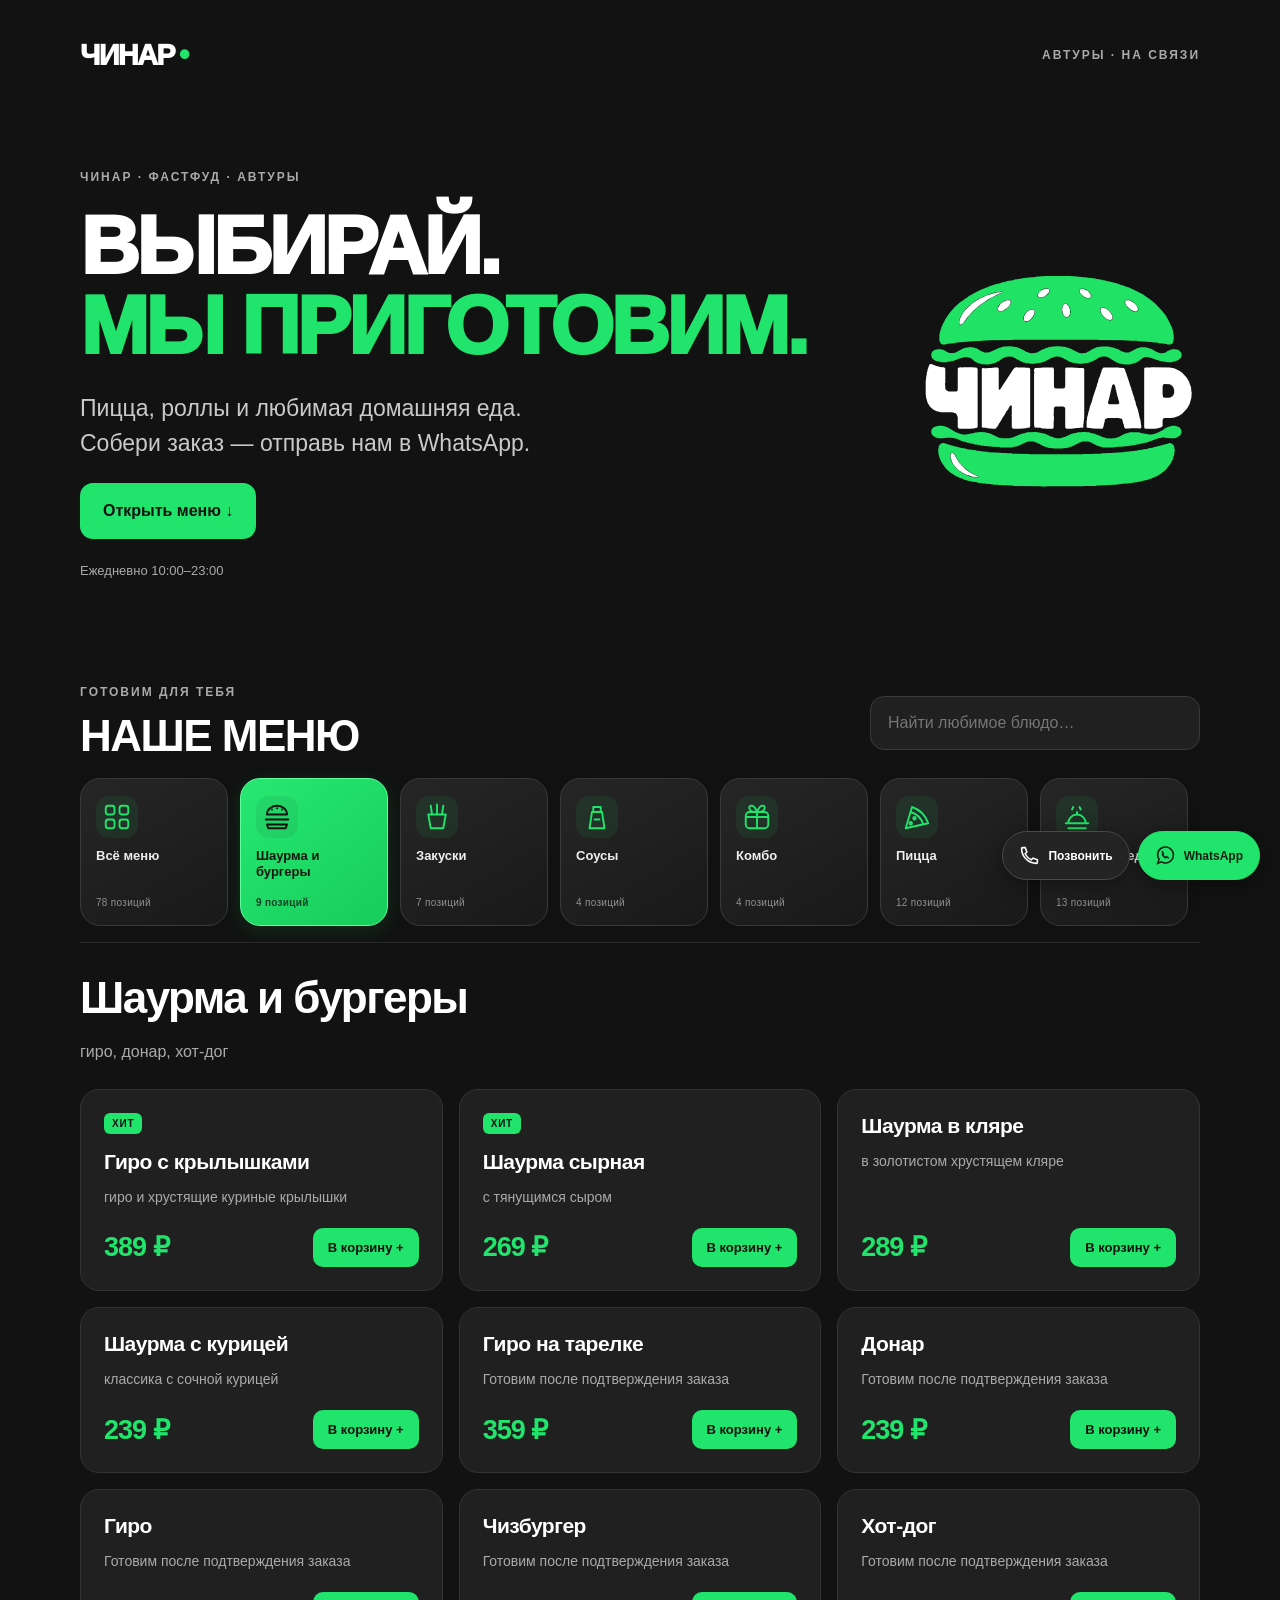
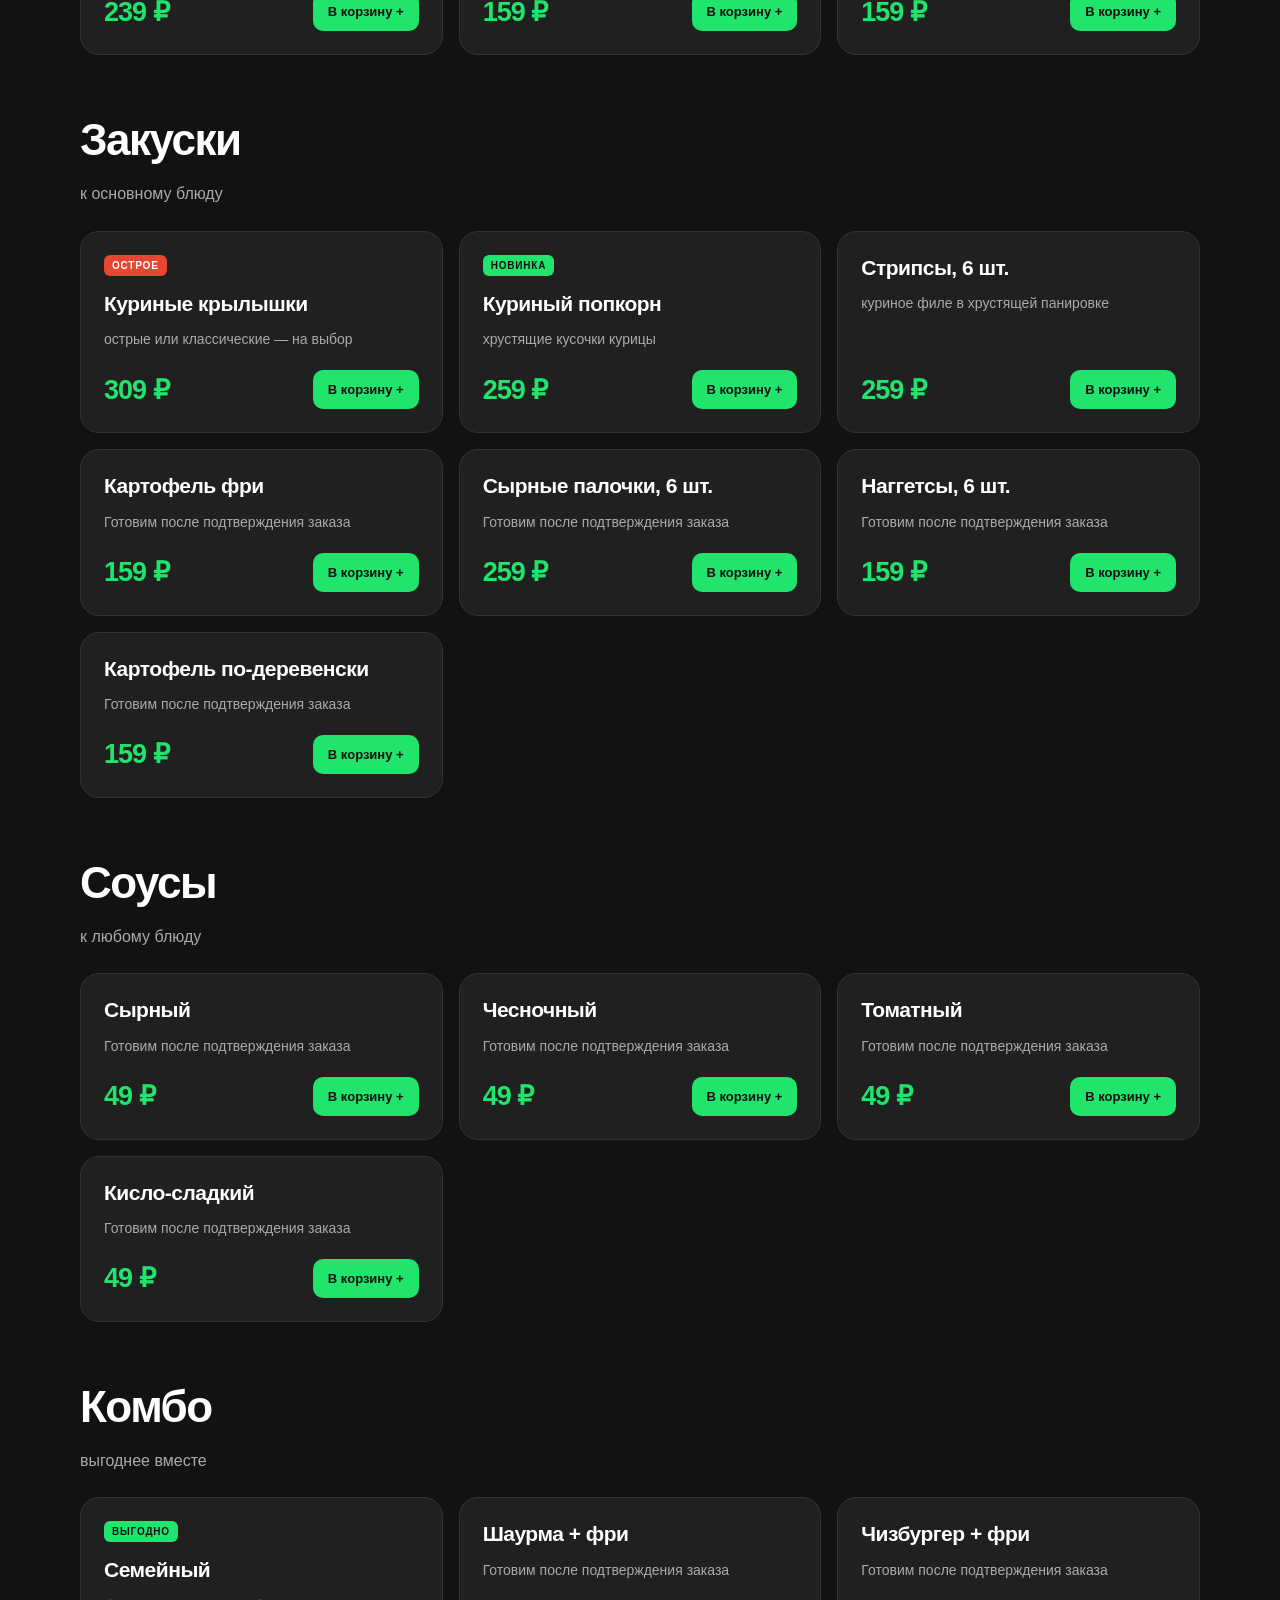
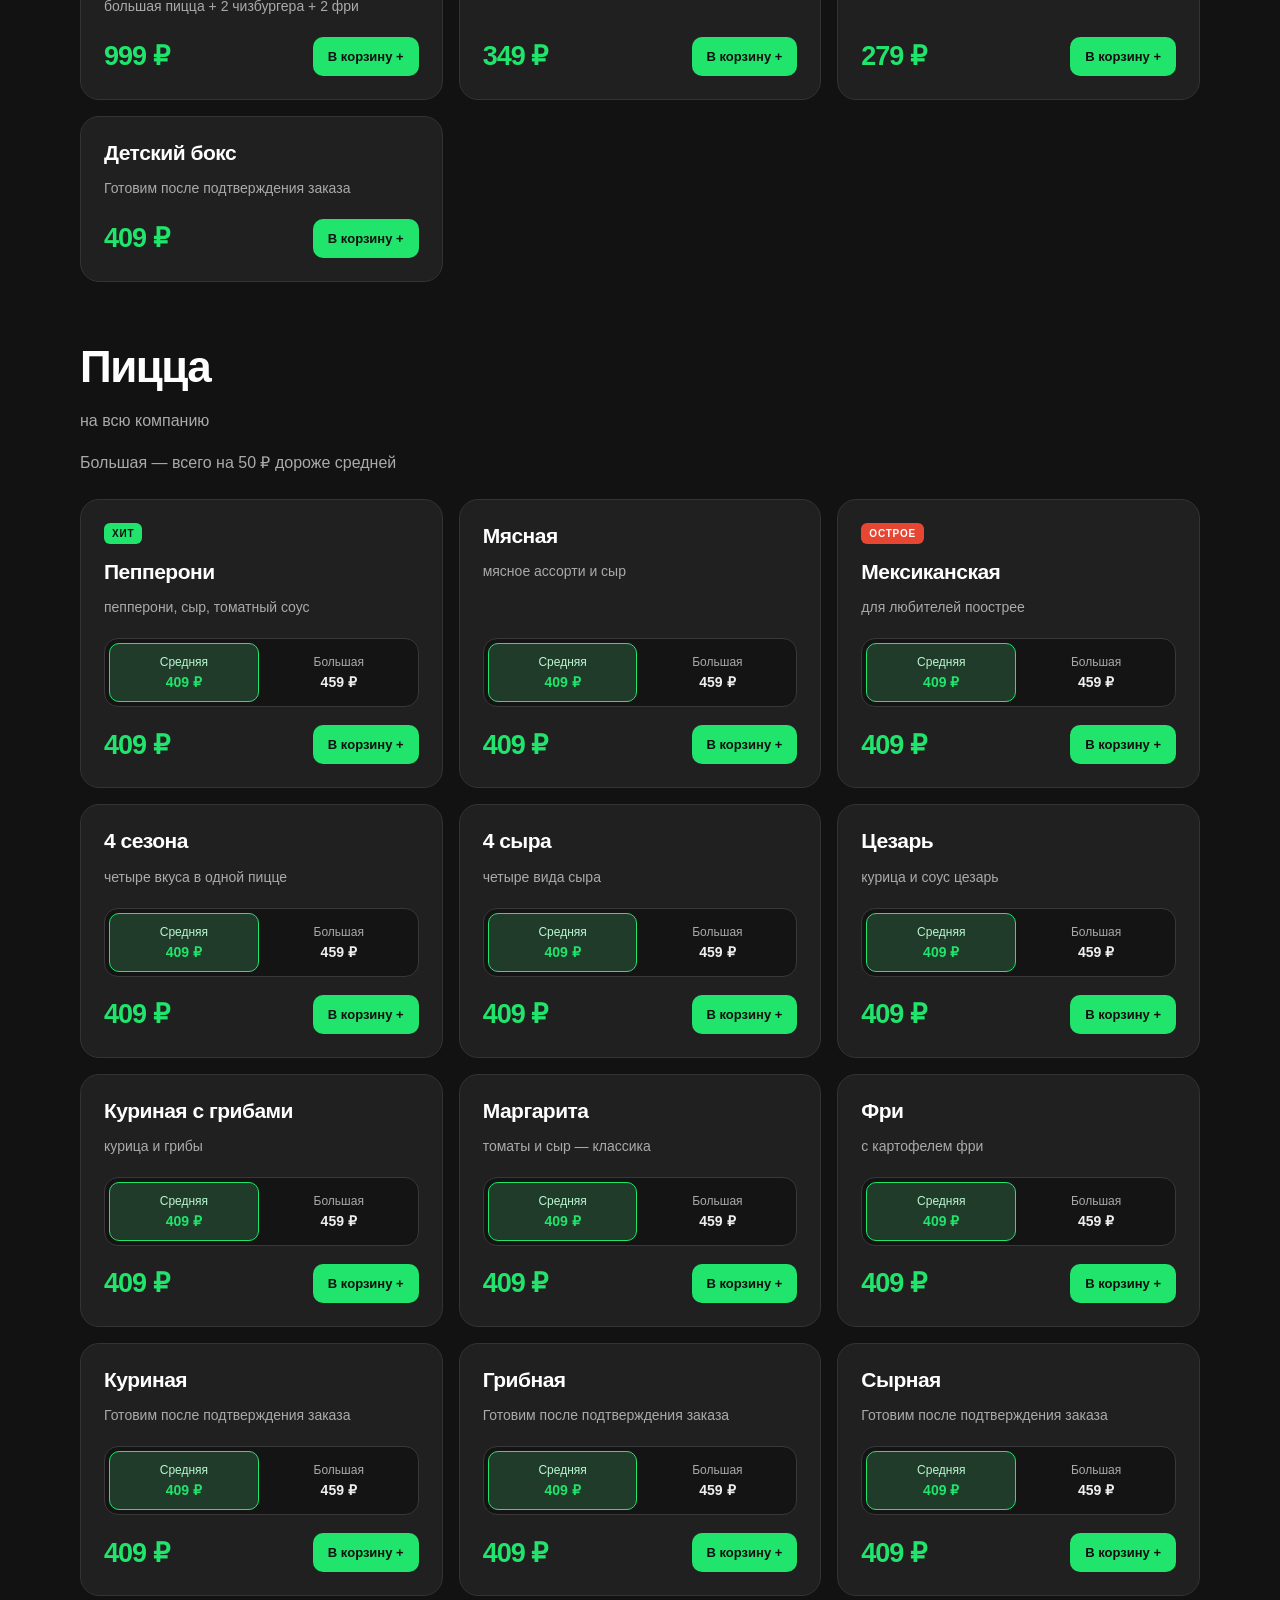
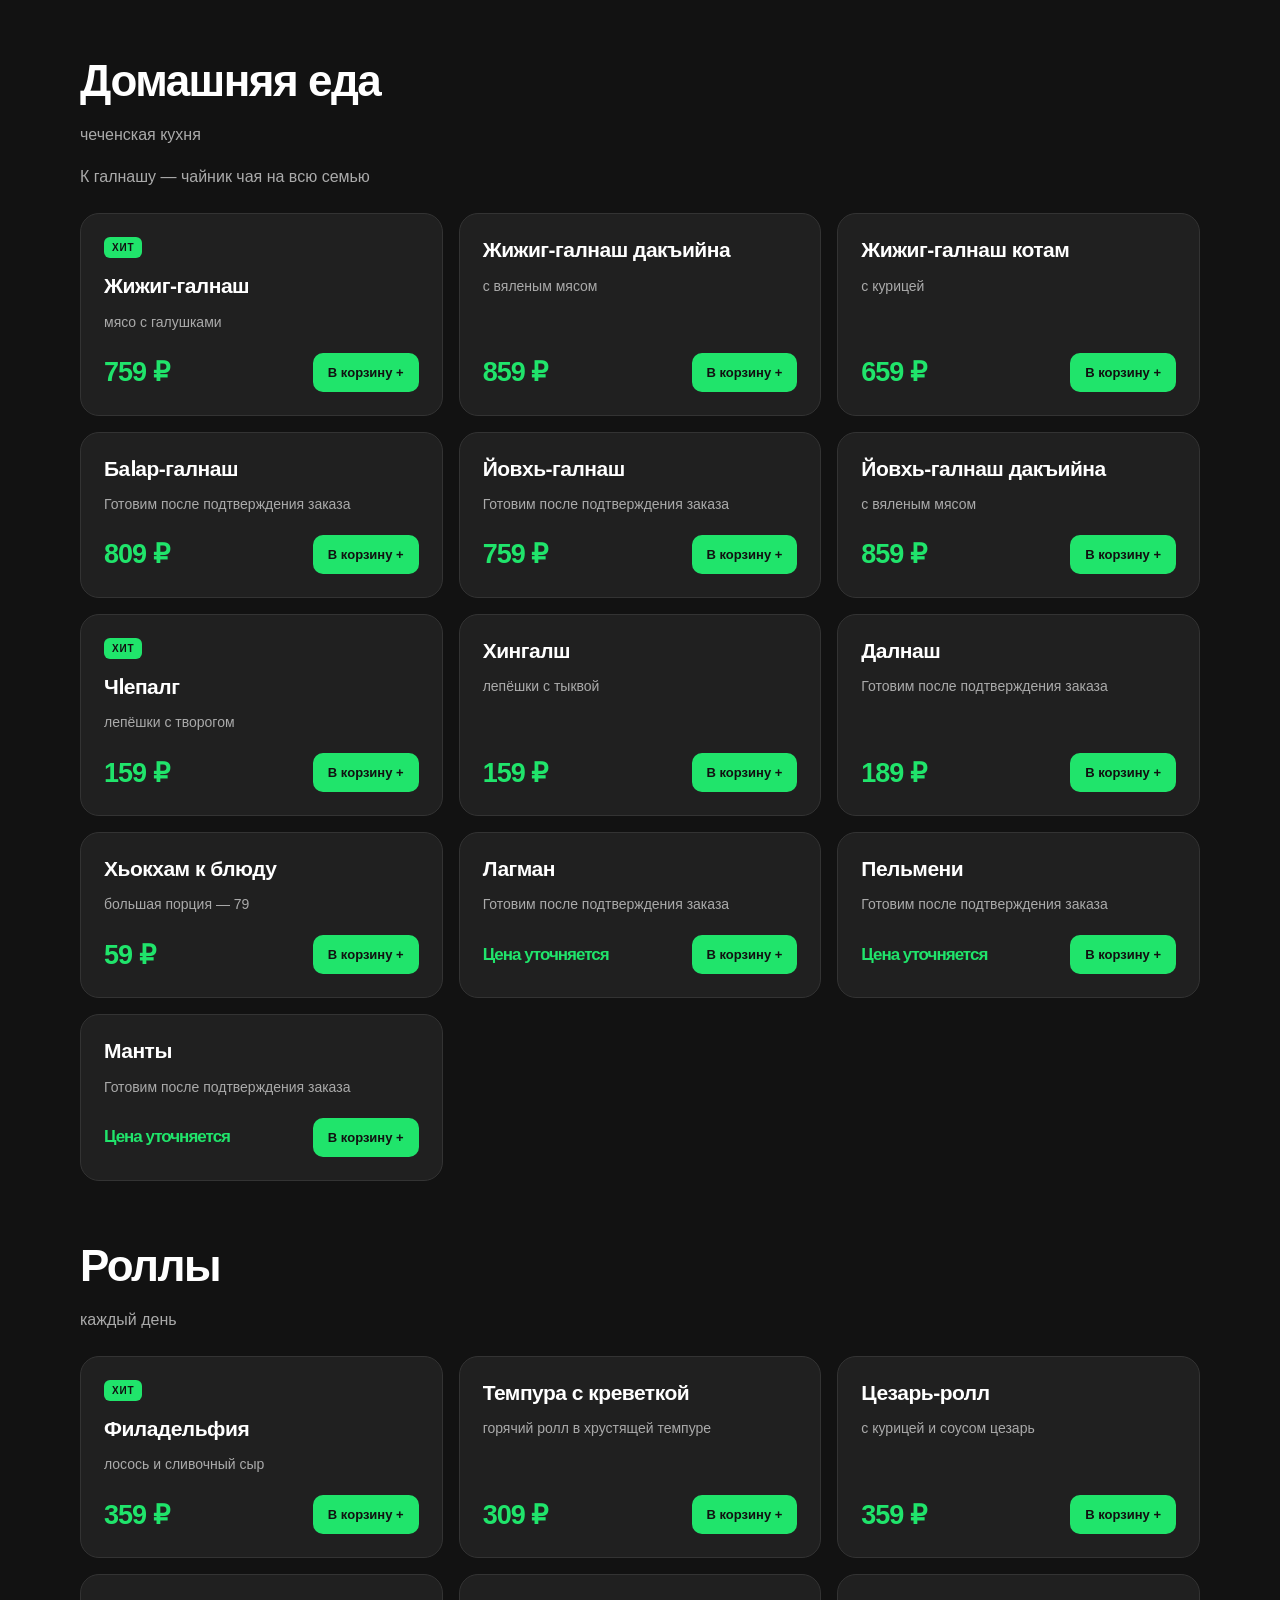
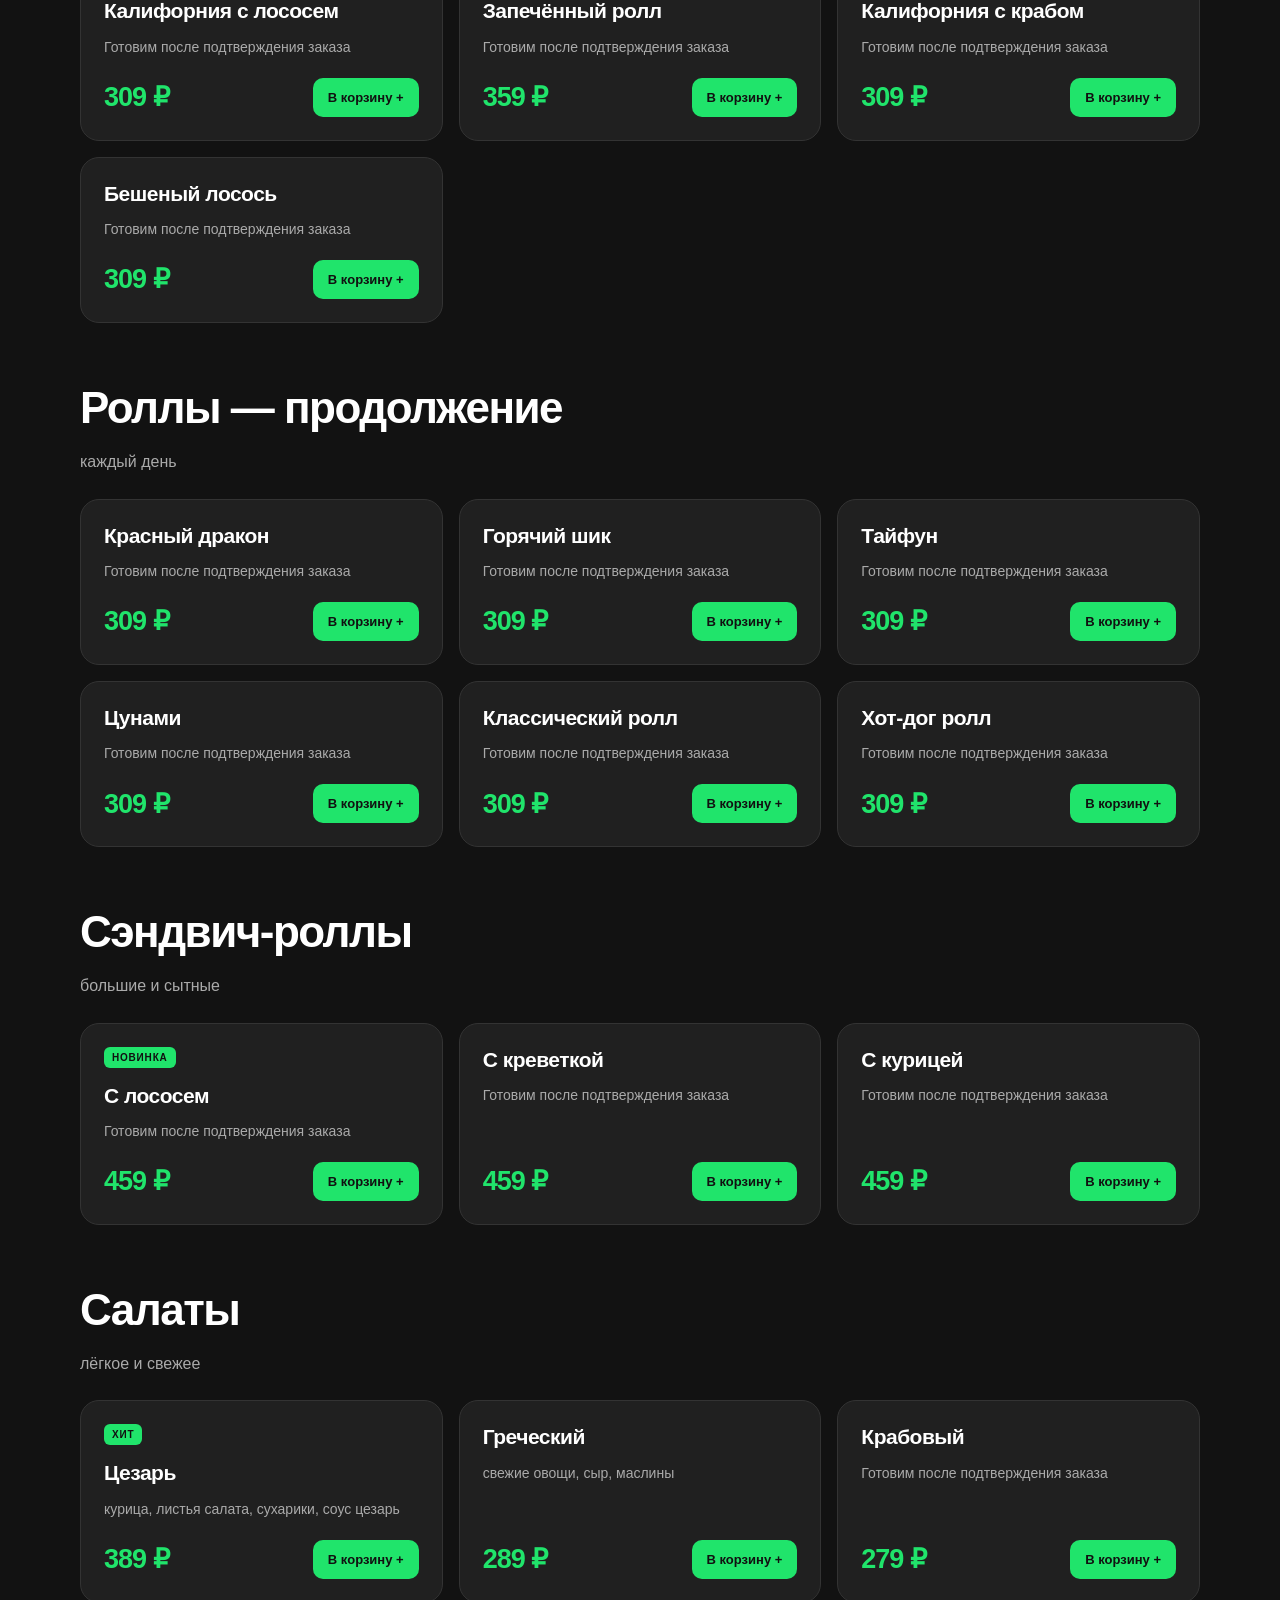
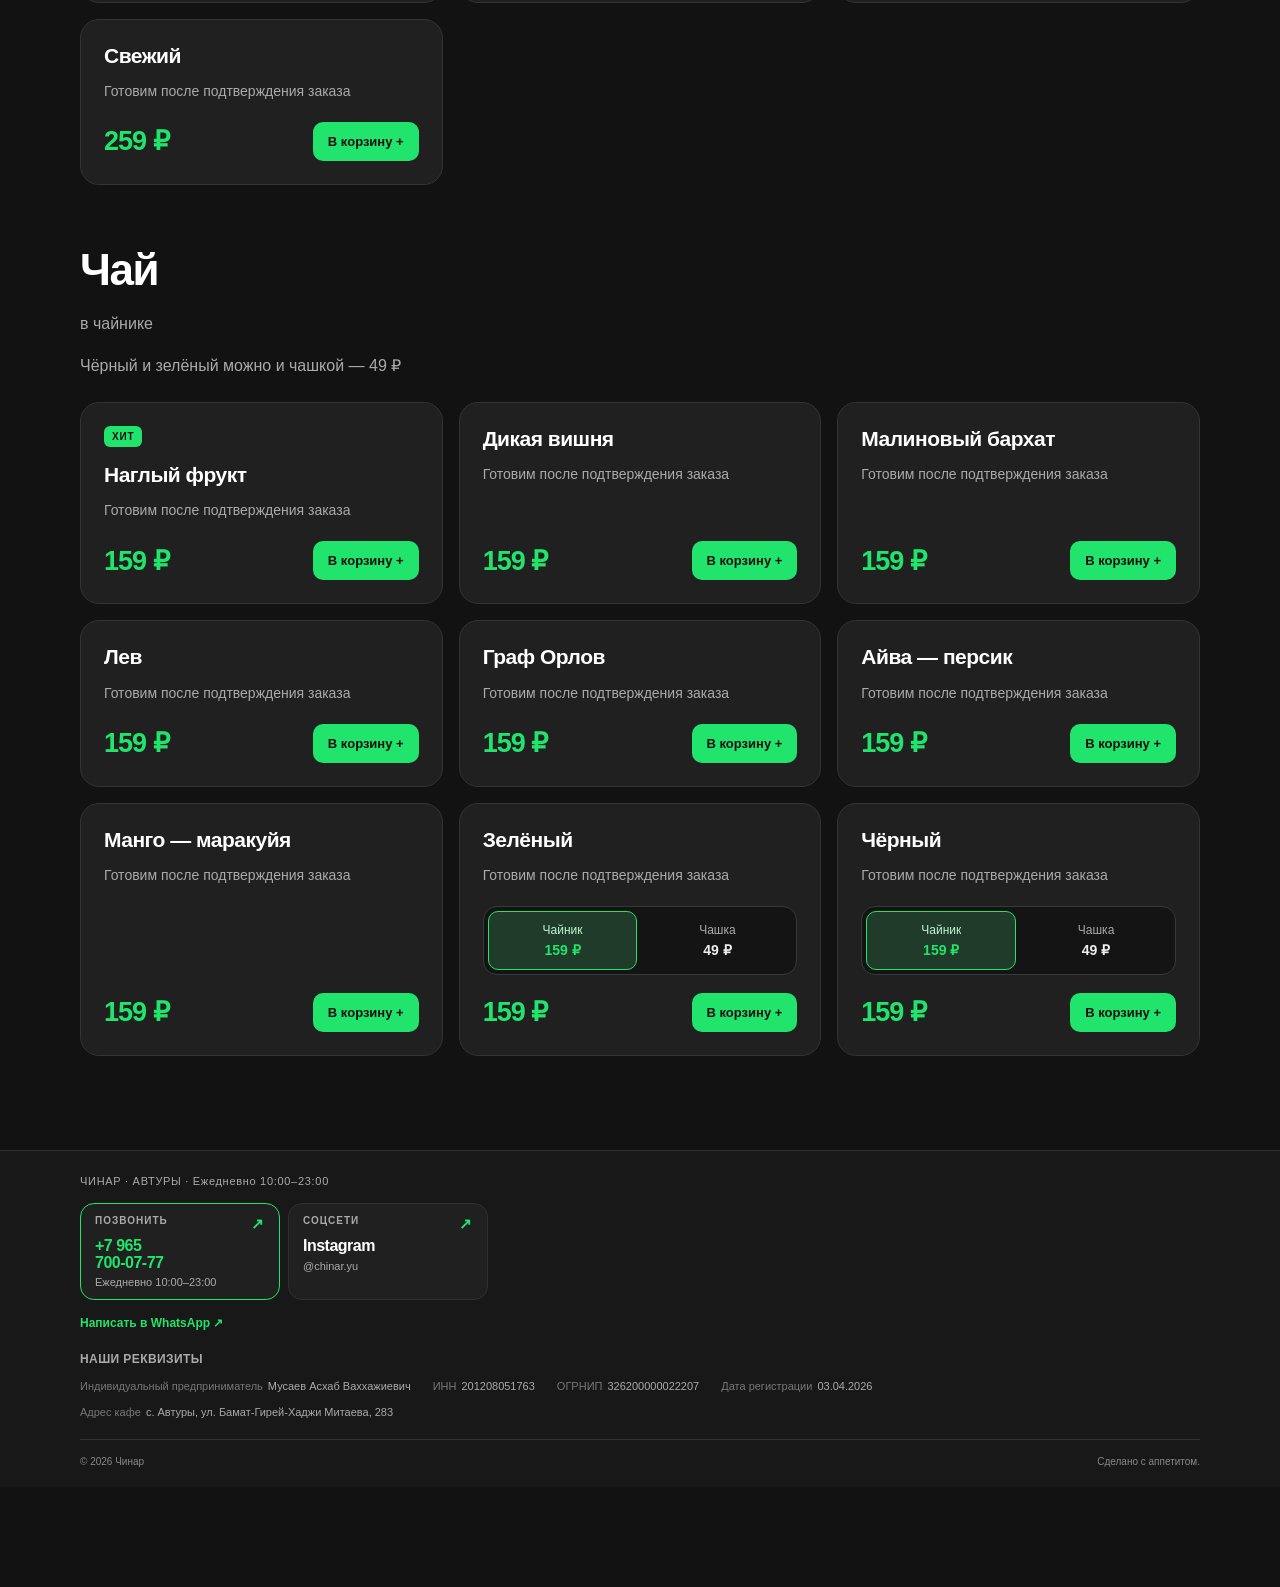
==== commit d30a7077: "Compact sticky categories and footer, add floating contacts and size buttons" ====
--- a/index.html
+++ b/index.html
@@ -1 +1 @@
-<!doctype html><html lang="ru"><head><meta charset="utf-8"><meta name="viewport" content="width=device-width, initial-scale=1"><meta name="theme-color" content="#121212"><link rel="icon" href="/favicon.svg"><link rel="stylesheet" href="/styles.css"><title>Чинар — меню и заказ в WhatsApp</title><meta name="description" content="Меню Чинар: пицца, шаурма, роллы и домашняя еда. Соберите корзину и отправьте заказ в WhatsApp."><link rel="stylesheet" href="/menu.css"><script src="/menu.js" defer></script></head><body><header class="header wrap"><a class="wordmark" href="/" aria-label="Чинар — главная">ЧИНАР<span>•</span></a><span class="label">АВТУРЫ · НА СВЯЗИ</span></header><main class="wrap"><section class="menu-hero"><div><p class="eyebrow">ЧИНАР · ФАСТФУД · АВТУРЫ</p><h1>ВЫБИРАЙ.<br><span>МЫ ПРИГОТОВИМ.</span></h1><p class="lead">Пицца, роллы и любимая домашняя еда.<br>Собери заказ — отправь нам в WhatsApp.</p><a class="button menu-jump" href="#menu">Открыть меню ↓</a><p class="hours">Ежедневно 10:00–23:00</p></div><img class="menu-logo" src="/assets/chinar-logo.svg" alt="Чинар" width="960" height="760"></section><section id="menu" class="menu-section"><div class="menu-title"><div><p class="eyebrow">ГОТОВИМ ДЛЯ ТЕБЯ</p><h2>НАШЕ МЕНЮ</h2></div><label class="search-label"><span class="sr-only">Поиск по меню</span><input id="menu-search" type="search" placeholder="Найти любимое блюдо…"></label></div><nav id="categories" class="category-nav" aria-label="Разделы меню"></nav><div id="menu-status" role="status" aria-live="polite">Загружаем меню…</div><div id="menu-items"></div><noscript><p>Для корзины включите JavaScript или закажите по телефону <a href="tel:+79657000777">+7 965 700-07-77</a>.</p></noscript></section><section class="details"><p class="eyebrow">ОФИЦИАЛЬНО</p><h2>НАШИ РЕКВИЗИТЫ</h2><dl><div><dt>Индивидуальный предприниматель</dt><dd>Мусаев Асхаб Ваххажиевич</dd></div><div><dt>ИНН</dt><dd>201208051763</dd></div><div><dt>ОГРНИП</dt><dd>326200000022207</dd></div><div><dt>Дата регистрации</dt><dd>03.04.2026</dd></div><div><dt>Адрес кафе</dt><dd>с. Автуры, ул. Бамат-Гирей-Хаджи Митаева, 283</dd></div></dl></section></main><footer class="site-footer" id="contacts"><div class="wrap"><div class="footer-intro"><p class="eyebrow">МЫ НА СВЯЗИ</p><h2>ЗАКАЖЕМ ВКУСНО?</h2><p>Ежедневно 10:00–23:00 · Автуры</p></div><section class="contact-grid" aria-label="Контакты"><a class="tile accent" href="tel:+79657000777"><span class="eyebrow">ПОЗВОНИТЬ <b>↗</b></span><strong>+7 965<br>700-07-77</strong><span>Ежедневно 10:00–23:00</span></a><a class="tile" href="https://www.instagram.com/chinar.yu/"><span class="eyebrow">СОЦСЕТИ <b>↗</b></span><strong>Instagram</strong><span>@chinar.yu</span></a></section><a class="footer-whatsapp" href="https://wa.me/79657000777">Написать в WhatsApp ↗</a><div class="footer-bottom"><span>© 2026 Чинар</span><span>Сделано с аппетитом.</span></div></div></footer><button id="cart-open" class="cart-bar" type="button" hidden><span>Корзина <b id="cart-count">0</b></span><span><b id="cart-total">0 ₽</b> →</span></button><dialog id="cart-dialog" class="cart-dialog"><div class="cart-head"><h2>ТВОЙ ЗАКАЗ</h2><button id="cart-close" class="icon-btn" type="button" aria-label="Закрыть корзину">×</button></div><div id="cart-lines"></div><p id="cart-empty" class="muted">В корзине пока пусто. Выбери что-нибудь вкусное в меню.</p><form id="order-form"><div class="cart-summary"><span>Итого за блюда</span><strong id="checkout-total">0 ₽</strong></div><label>Как к вам обращаться<input id="customer-name" autocomplete="given-name" maxlength="60" placeholder="Имя"></label><label>Получение<select id="order-mode"><option value="Самовывоз">Самовывоз</option><option value="Доставка">Доставка — уточним возможность и стоимость</option></select></label><label id="address-label" hidden>Адрес доставки<input id="order-address" autocomplete="street-address" maxlength="220" placeholder="Улица, дом, квартира"></label><label>Комментарий<textarea id="order-comment" maxlength="400" placeholder="Время получения, пожелания к заказу…"></textarea></label><p class="muted">Откроется WhatsApp с готовым текстом. Проверь его и нажми «Отправить». Наличие блюд, время и условия доставки подтвердит кафе.</p><button id="checkout" class="button checkout" type="submit">Отправить в WhatsApp ↗</button><button id="clear-cart" class="clear-btn" type="button">Очистить корзину</button></form></dialog><p id="cart-announcement" class="sr-only" aria-live="polite"></p></body></html>+<!doctype html><html lang="ru"><head><meta charset="utf-8"><meta name="viewport" content="width=device-width, initial-scale=1"><meta name="theme-color" content="#121212"><link rel="icon" href="/favicon.svg"><link rel="stylesheet" href="/styles.css"><title>Чинар — меню и заказ в WhatsApp</title><meta name="description" content="Меню Чинар: пицца, шаурма, роллы и домашняя еда. Соберите корзину и отправьте заказ в WhatsApp."><link rel="stylesheet" href="/menu.css"><script src="/menu.js" defer></script></head><body><header class="header wrap"><a class="wordmark" href="/" aria-label="Чинар — главная">ЧИНАР<span>•</span></a><span class="label">АВТУРЫ · НА СВЯЗИ</span></header><main class="wrap"><section class="menu-hero"><div><p class="eyebrow">ЧИНАР · ФАСТФУД · АВТУРЫ</p><h1>ВЫБИРАЙ.<br><span>МЫ ПРИГОТОВИМ.</span></h1><p class="lead">Пицца, роллы и любимая домашняя еда.<br>Собери заказ — отправь нам в WhatsApp.</p><a class="button menu-jump" href="#menu">Открыть меню ↓</a><p class="hours">Ежедневно 10:00–23:00</p></div><img class="menu-logo" src="/assets/chinar-logo.svg" alt="Чинар" width="960" height="760"></section><section id="menu" class="menu-section"><div class="menu-title"><div><p class="eyebrow">ГОТОВИМ ДЛЯ ТЕБЯ</p><h2>НАШЕ МЕНЮ</h2></div><label class="search-label"><span class="sr-only">Поиск по меню</span><input id="menu-search" type="search" placeholder="Найти любимое блюдо…"></label></div><nav id="categories" class="category-nav" aria-label="Разделы меню"></nav><div id="menu-status" role="status" aria-live="polite">Загружаем меню…</div><div id="menu-items"></div><noscript><p>Для корзины включите JavaScript или закажите по телефону <a href="tel:+79657000777">+7 965 700-07-77</a>.</p></noscript></section></main><footer class="site-footer" id="contacts"><div class="wrap"><p class="footer-caption">ЧИНАР · АВТУРЫ · Ежедневно 10:00–23:00</p><section class="contact-grid" aria-label="Контакты"><a class="tile accent" href="tel:+79657000777"><span class="eyebrow">ПОЗВОНИТЬ <b>↗</b></span><strong>+7 965<br>700-07-77</strong><span>Ежедневно 10:00–23:00</span></a><a class="tile" href="https://www.instagram.com/chinar.yu/"><span class="eyebrow">СОЦСЕТИ <b>↗</b></span><strong>Instagram</strong><span>@chinar.yu</span></a></section><a class="footer-whatsapp" href="https://wa.me/79657000777">Написать в WhatsApp ↗</a><section class="details"><p class="eyebrow">ОФИЦИАЛЬНО</p><h2>НАШИ РЕКВИЗИТЫ</h2><dl><div><dt>Индивидуальный предприниматель</dt><dd>Мусаев Асхаб Ваххажиевич</dd></div><div><dt>ИНН</dt><dd>201208051763</dd></div><div><dt>ОГРНИП</dt><dd>326200000022207</dd></div><div><dt>Дата регистрации</dt><dd>03.04.2026</dd></div><div><dt>Адрес кафе</dt><dd>с. Автуры, ул. Бамат-Гирей-Хаджи Митаева, 283</dd></div></dl></section><div class="footer-bottom"><span>© 2026 Чинар</span><span>Сделано с аппетитом.</span></div></div></footer><button id="cart-open" class="cart-bar" type="button" hidden><span>Корзина <b id="cart-count">0</b></span><span><b id="cart-total">0 ₽</b> →</span></button><dialog id="cart-dialog" class="cart-dialog"><div class="cart-head"><h2>ТВОЙ ЗАКАЗ</h2><button id="cart-close" class="icon-btn" type="button" aria-label="Закрыть корзину">×</button></div><div id="cart-lines"></div><p id="cart-empty" class="muted">В корзине пока пусто. Выбери что-нибудь вкусное в меню.</p><form id="order-form"><div class="cart-summary"><span>Итого за блюда</span><strong id="checkout-total">0 ₽</strong></div><label>Как к вам обращаться<input id="customer-name" autocomplete="given-name" maxlength="60" placeholder="Имя"></label><label>Получение<select id="order-mode"><option value="Самовывоз">Самовывоз</option><option value="Доставка">Доставка — уточним возможность и стоимость</option></select></label><label id="address-label" hidden>Адрес доставки<input id="order-address" autocomplete="street-address" maxlength="220" placeholder="Улица, дом, квартира"></label><label>Комментарий<textarea id="order-comment" maxlength="400" placeholder="Время получения, пожелания к заказу…"></textarea></label><p class="muted">Откроется WhatsApp с готовым текстом. Проверь его и нажми «Отправить». Наличие блюд, время и условия доставки подтвердит кафе.</p><button id="checkout" class="button checkout" type="submit">Отправить в WhatsApp ↗</button><button id="clear-cart" class="clear-btn" type="button">Очистить корзину</button></form></dialog><p id="cart-announcement" class="sr-only" aria-live="polite"></p><nav class="quick-contact" aria-label="Связаться с кафе"><a href="tel:+79657000777" class="quick-call" aria-label="Позвонить в Чинар"><svg viewBox="0 0 24 24" fill="none" stroke="currentColor" stroke-width="1.8" aria-hidden="true"><path d="M7 3H4a1 1 0 0 0-1 1c0 9.4 7.6 17 17 17a1 1 0 0 0 1-1v-3l-5-2-2 2a14 14 0 0 1-7-7l2-2-2-5Z"/></svg><span>Позвонить</span></a><a href="https://wa.me/79657000777" class="quick-whatsapp" target="_blank" rel="noopener" aria-label="Написать в WhatsApp"><svg viewBox="0 0 24 24" fill="none" stroke="currentColor" stroke-width="1.8" aria-hidden="true"><path d="M21 11.5a9 9 0 0 1-13.5 7.8L3 21l1.7-4.5A9 9 0 1 1 21 11.5Z"/><path d="m8 7 1.5 3-1 1a8 8 0 0 0 3.5 3.5l1-1 3 1.5"/></svg><span>WhatsApp</span></a></nav></body></html>
--- a/menu.css
+++ b/menu.css
@@ -1,3 +1,9 @@
 .menu-hero{display:grid;grid-template-columns:1.5fr .65fr;align-items:center;gap:32px;padding:60px 0 70px}.menu-hero h1{font-size:clamp(42px,6.5vw,82px);letter-spacing:-3.5px}.menu-logo{width:100%;height:auto;max-width:270px;justify-self:end}.menu-jump{display:inline-flex;gap:30px}.hours{color:#aaa;font-size:13px;margin-top:24px}.menu-section{padding:24px 0 64px;scroll-margin-top:24px}.menu-title{display:flex;justify-content:space-between;gap:24px;align-items:center}.menu-title h2,.food-section h2{font-size:clamp(28px,3.7vw,44px);letter-spacing:-1.5px;margin:0}.menu-title .eyebrow{margin-bottom:12px}.search-label{max-width:330px;flex:1}.search-label input{width:100%;background:#202020;border:1px solid #3a3a3a;border-radius:14px;padding:17px;color:#fff;font:inherit}.category-nav{display:flex;gap:10px;overflow:auto;position:sticky;top:0;z-index:4;padding:20px 0;background:#121212;scrollbar-width:thin}.category-nav button{flex-shrink:0;padding:11px 16px;border-radius:999px;background:#202020;border:1px solid #3a3a3a;color:#ccc;font:inherit;font-size:13px;cursor:pointer}.category-nav button[aria-pressed=true]{background:#20e46b;color:#111;border-color:#20e46b;font-weight:800}.food-section{padding:30px 0;scroll-margin-top:90px}.food-section>p{color:#aaa;line-height:1.6}.food-grid{display:grid;grid-template-columns:repeat(3,minmax(0,1fr));gap:16px;margin-top:24px}.food-card{background:#202020;border:1px solid #333;border-radius:19px;padding:23px;display:flex;flex-direction:column;min-width:0}.food-card h3{font-size:21px;line-height:1.25;letter-spacing:-.5px;margin:0 0 12px}.food-card p{font-size:14px;line-height:1.5;color:#aaa;margin:0 0 20px;flex:1}.food-tag{align-self:flex-start;background:#20e46b;color:#111;font-weight:800;font-size:10px;letter-spacing:.8px;text-transform:uppercase;padding:5px 8px;border-radius:6px;margin-bottom:15px}.food-tag.hot{background:#e74632;color:#fff}.food-card select{width:100%;background:#121212;border:1px solid #555;color:#fff;font:inherit;border-radius:8px;padding:10px;margin:0 0 14px}.food-buy{display:flex;align-items:center;justify-content:space-between;gap:12px;margin-top:auto}.food-price{font-size:27px;color:#20e46b;font-weight:850;letter-spacing:-1px}.add-btn{background:#20e46b;border:0;border-radius:10px;padding:12px 15px;font:inherit;font-size:13px;font-weight:800;cursor:pointer;color:#111}.add-btn:hover{background:#6aee9d}.cart-bar{position:fixed;z-index:9;bottom:20px;left:50%;transform:translateX(-50%);width:min(560px,calc(100% - 32px));display:flex;justify-content:space-between;gap:20px;align-items:center;border:0;background:#20e46b;color:#111;padding:20px 24px;border-radius:18px;font:inherit;font-weight:800;box-shadow:0 8px 45px #0009;cursor:pointer}.cart-bar b{font-weight:900}.cart-bar #cart-count{display:inline-grid;place-items:center;background:#111;color:#20e46b;border-radius:50%;font-size:12px;min-width:24px;min-height:24px;margin-left:6px}.cart-dialog{position:fixed;margin:auto;border:1px solid #444;background:#171717;color:#fff;border-radius:24px;width:min(620px,calc(100% - 24px));max-height:90dvh;overflow:auto;padding:28px}.cart-dialog::backdrop{background:#000b;backdrop-filter:blur(4px)}.cart-head{display:flex;justify-content:space-between;align-items:center;gap:12px}.cart-head h2{margin:0;font-size:27px;letter-spacing:-1px}.icon-btn{border:0;background:#292929;color:#fff;border-radius:50%;width:42px;height:42px;font-size:28px;cursor:pointer}.cart-line{display:flex;gap:16px;align-items:center;justify-content:space-between;padding:20px 0;border-bottom:1px solid #333}.cart-line h3{font-size:16px;margin:0 0 8px}.cart-line p{color:#aaa;font-size:13px;margin:0}.quantity{display:flex;align-items:center;gap:12px}.quantity button{width:32px;height:32px;border:1px solid #555;background:#242424;color:#fff;border-radius:9px;font-size:20px;cursor:pointer}.quantity span{min-width:16px;text-align:center}.cart-summary{display:flex;justify-content:space-between;gap:16px;font-size:18px;margin:26px 0}.cart-summary strong{color:#20e46b;font-size:25px}.cart-dialog label{display:block;font-size:14px;color:#ccc;margin:18px 0}.cart-dialog input,.cart-dialog textarea,.cart-dialog select{width:100%;display:block;margin-top:9px;background:#202020;color:#fff;border:1px solid #555;border-radius:10px;padding:13px;font:inherit}.cart-dialog textarea{min-height:90px;resize:vertical}.muted{color:#999;font-size:13px;line-height:1.65}.checkout{width:100%;border:0;cursor:pointer;font:inherit;font-weight:800}.checkout:disabled{opacity:.45;cursor:default}.clear-btn{border:0;background:none;color:#aaa;text-decoration:underline;margin-top:18px;padding:8px;cursor:pointer;font:inherit;font-size:13px}.sr-only{position:absolute;width:1px;height:1px;padding:0;margin:-1px;overflow:hidden;clip:rect(0,0,0,0);white-space:nowrap;border:0}body{padding-bottom:100px}[hidden]{display:none!important}button:focus-visible,input:focus-visible,select:focus-visible,textarea:focus-visible{outline:2px solid #20e46b;outline-offset:4px}#menu-status{color:#bbb;line-height:1.6}@media(max-width:850px){.food-grid{grid-template-columns:repeat(2,minmax(0,1fr))}.menu-hero{grid-template-columns:1fr .5fr}.menu-hero h1{font-size:clamp(34px,6vw,60px)}}@media(max-width:550px){.menu-hero{padding:25px 0 35px;grid-template-columns:1fr;gap:15px}.menu-logo{max-width:145px;justify-self:start;order:-1}.menu-hero h1{font-size:43px;letter-spacing:-2px}.menu-title{align-items:stretch;flex-direction:column}.search-label{max-width:none}.food-grid{grid-template-columns:1fr}.food-card{padding:22px}.food-section{padding:22px 0}.cart-dialog{padding:22px}.cart-head h2{font-size:23px}.category-nav{margin:0 -2px}.cart-bar{bottom:max(14px,env(safe-area-inset-bottom));padding:18px 20px}.contact-grid{margin-top:10px}}
 /* Category tiles follow the section currently visible while the page scrolls. */
 .category-nav{gap:12px;padding:16px 0;background:rgba(18,18,18,.96);backdrop-filter:blur(16px);scrollbar-width:none;overscroll-behavior-x:contain;border-bottom:1px solid #292929}.category-nav::-webkit-scrollbar{display:none}.category-nav .category-tile{width:148px;min-height:148px;flex:0 0 148px;border-radius:20px;padding:17px 15px;display:flex;flex-direction:column;align-items:flex-start;gap:10px;text-align:left;background:linear-gradient(150deg,#262626,#191919);border:1px solid #393939;transition:background .2s,border-color .2s,box-shadow .2s}.category-icon{display:grid;place-items:center;width:42px;height:42px;border-radius:13px;background:#20e46b14;color:#20e46b}.category-icon svg{width:30px;height:30px}.category-name{font-size:13px;font-weight:800;line-height:1.25;min-height:32px;color:#eee}.category-count{font-size:10px;letter-spacing:.3px;color:#919191;margin-top:auto}.category-nav .category-tile[aria-pressed=true]{background:linear-gradient(140deg,#27e872,#17cc5a);border-color:#5cff99;box-shadow:0 5px 22px #20e46b20}.category-tile[aria-pressed=true] .category-icon{color:#111;background:#1111}.category-tile[aria-pressed=true] .category-name{color:#101710}.category-tile[aria-pressed=true] .category-count{color:#124026}.category-tile:hover{border-color:#20e46b}.food-section{scroll-margin-top:200px}.menu-section{scroll-margin-top:15px}.menu-logo{max-width:285px}.site-footer{border-top:1px solid #303030;background:#181818;padding:50px 0 0}.footer-intro h2{font-size:clamp(30px,4.5vw,48px);letter-spacing:-1.5px;margin:0 0 14px}.footer-intro>p:last-child{color:#aaa;margin-bottom:28px}.site-footer .contact-grid{gap:14px}.site-footer .tile{padding:26px;background:#202020}.site-footer .tile strong{font-size:clamp(28px,4vw,44px)}.footer-whatsapp{display:inline-block;color:#20e46b;font-weight:800;text-decoration:none;margin:25px 0 35px}.footer-whatsapp:hover{text-decoration:underline}.footer-bottom{border-top:1px solid #333;padding:24px 0 30px;display:flex;justify-content:space-between;color:#888;font-size:12px}@media(max-width:550px){.menu-hero h1{font-size:clamp(28px,8.6vw,43px)}.category-nav{padding:12px 0;gap:10px}.category-nav .category-tile{width:124px;flex-basis:124px;min-height:135px;padding:14px;border-radius:17px;gap:8px}.category-name{font-size:12px}.category-icon{width:35px;height:35px;border-radius:11px}.category-icon svg{width:27px;height:27px}.food-section{scroll-margin-top:180px}.menu-logo{max-width:155px}.site-footer{padding-top:35px}.footer-bottom{flex-wrap:wrap;gap:12px}}
+/* Compact sticky navigation keeps the dishes in view. */
+.nav-sentinel{height:1px;pointer-events:none}.category-nav.is-stuck{padding:8px 0;gap:8px}.category-nav.is-stuck .category-tile{width:auto;flex:0 0 auto;min-height:48px;max-width:190px;padding:8px 13px;flex-direction:row;align-items:center;gap:8px;border-radius:14px}.category-nav.is-stuck .category-icon{width:28px;height:28px;flex-shrink:0;border-radius:9px}.category-nav.is-stuck .category-icon svg{width:23px;height:23px}.category-nav.is-stuck .category-name{min-height:0;font-size:12px;max-width:115px}.category-nav.is-stuck .category-count{display:none}.food-section{scroll-margin-top:85px}
+.site-footer .contact-grid{display:flex;flex-wrap:wrap;gap:12px}.site-footer .tile{padding:15px 18px;border-radius:14px;gap:8px;min-width:200px}.site-footer .tile strong{font-size:20px;letter-spacing:-.5px}.site-footer .tile .eyebrow{font-size:10px;letter-spacing:1px}.site-footer .tile .eyebrow b{font-size:15px}.site-footer .tile>span:last-child{font-size:12px}
+.quick-contact{position:fixed;right:20px;bottom:max(20px,env(safe-area-inset-bottom));z-index:10;display:flex;gap:8px;transition:bottom .2s}.quick-contact a{display:flex;align-items:center;gap:8px;padding:13px 16px;min-height:48px;border-radius:999px;text-decoration:none;font-size:12px;font-weight:800;box-shadow:0 5px 22px #0006;border:1px solid #4a4a4a}.quick-call{background:#242424;color:#fff}.quick-whatsapp{background:#20e46b;color:#102015;border-color:#20e46b!important}.quick-contact svg{width:21px;height:21px;flex-shrink:0}.has-cart .quick-contact{bottom:105px}.quick-contact a:hover{filter:brightness(1.15)}
+.variant-options{display:grid;grid-template-columns:repeat(2,minmax(0,1fr));padding:4px;background:#141414;border:1px solid #383838;border-radius:14px;gap:5px;margin:0 0 18px}.variant-option{display:flex;flex-direction:column;align-items:center;gap:5px;padding:11px 5px;background:transparent;border:1px solid transparent;border-radius:10px;color:#aaa;font:inherit;font-size:12px;cursor:pointer;min-width:0}.variant-option span{text-transform:capitalize}.variant-option strong{font-size:14px;color:#eee}.variant-option[aria-pressed=true]{background:#203b2a;border-color:#20e46b;color:#b9f8d0}.variant-option[aria-pressed=true] strong{color:#20e46b}.variant-option:hover{background:#292929}.variant-option[aria-pressed=true]:hover{background:#254a32}@media(max-width:550px){.quick-contact{right:14px;gap:7px}.quick-contact a{padding:12px;min-height:46px}.quick-call span{display:none}.quick-whatsapp span{font-size:11px}.has-cart .quick-contact{bottom:calc(94px + env(safe-area-inset-bottom))}.site-footer .tile{min-width:0;flex:1 1 160px}.site-footer .tile strong{font-size:18px}.category-nav.is-stuck .category-tile{min-height:46px;padding:7px 10px}.food-section{scroll-margin-top:80px}}
+.site-footer{padding-top:24px}.footer-caption{font-size:11px;color:#aaa;letter-spacing:.7px;margin:0 0 16px}.site-footer .details{padding:0 0 18px}.site-footer .details>.eyebrow{display:none}.site-footer .details h2{font-size:12px;letter-spacing:.4px;margin:0 0 12px;color:#aaa}.site-footer dl{border:0;display:flex;flex-wrap:wrap;gap:8px 22px}.site-footer dl>div{display:flex;flex-wrap:wrap;gap:5px;padding:0;border:0}.site-footer dt,.site-footer dd{font-size:11px;line-height:1.6;letter-spacing:0}.site-footer dd{color:#aaa}.site-footer dt{color:#777}.site-footer .footer-whatsapp{font-size:12px;margin:16px 0 22px}.footer-bottom{padding:16px 0 20px;font-size:10px}.site-footer .tile{padding:11px 14px;gap:5px}.site-footer .tile strong{font-size:16px}.site-footer .tile>span:last-child{font-size:11px}.site-footer .contact-grid{gap:8px}
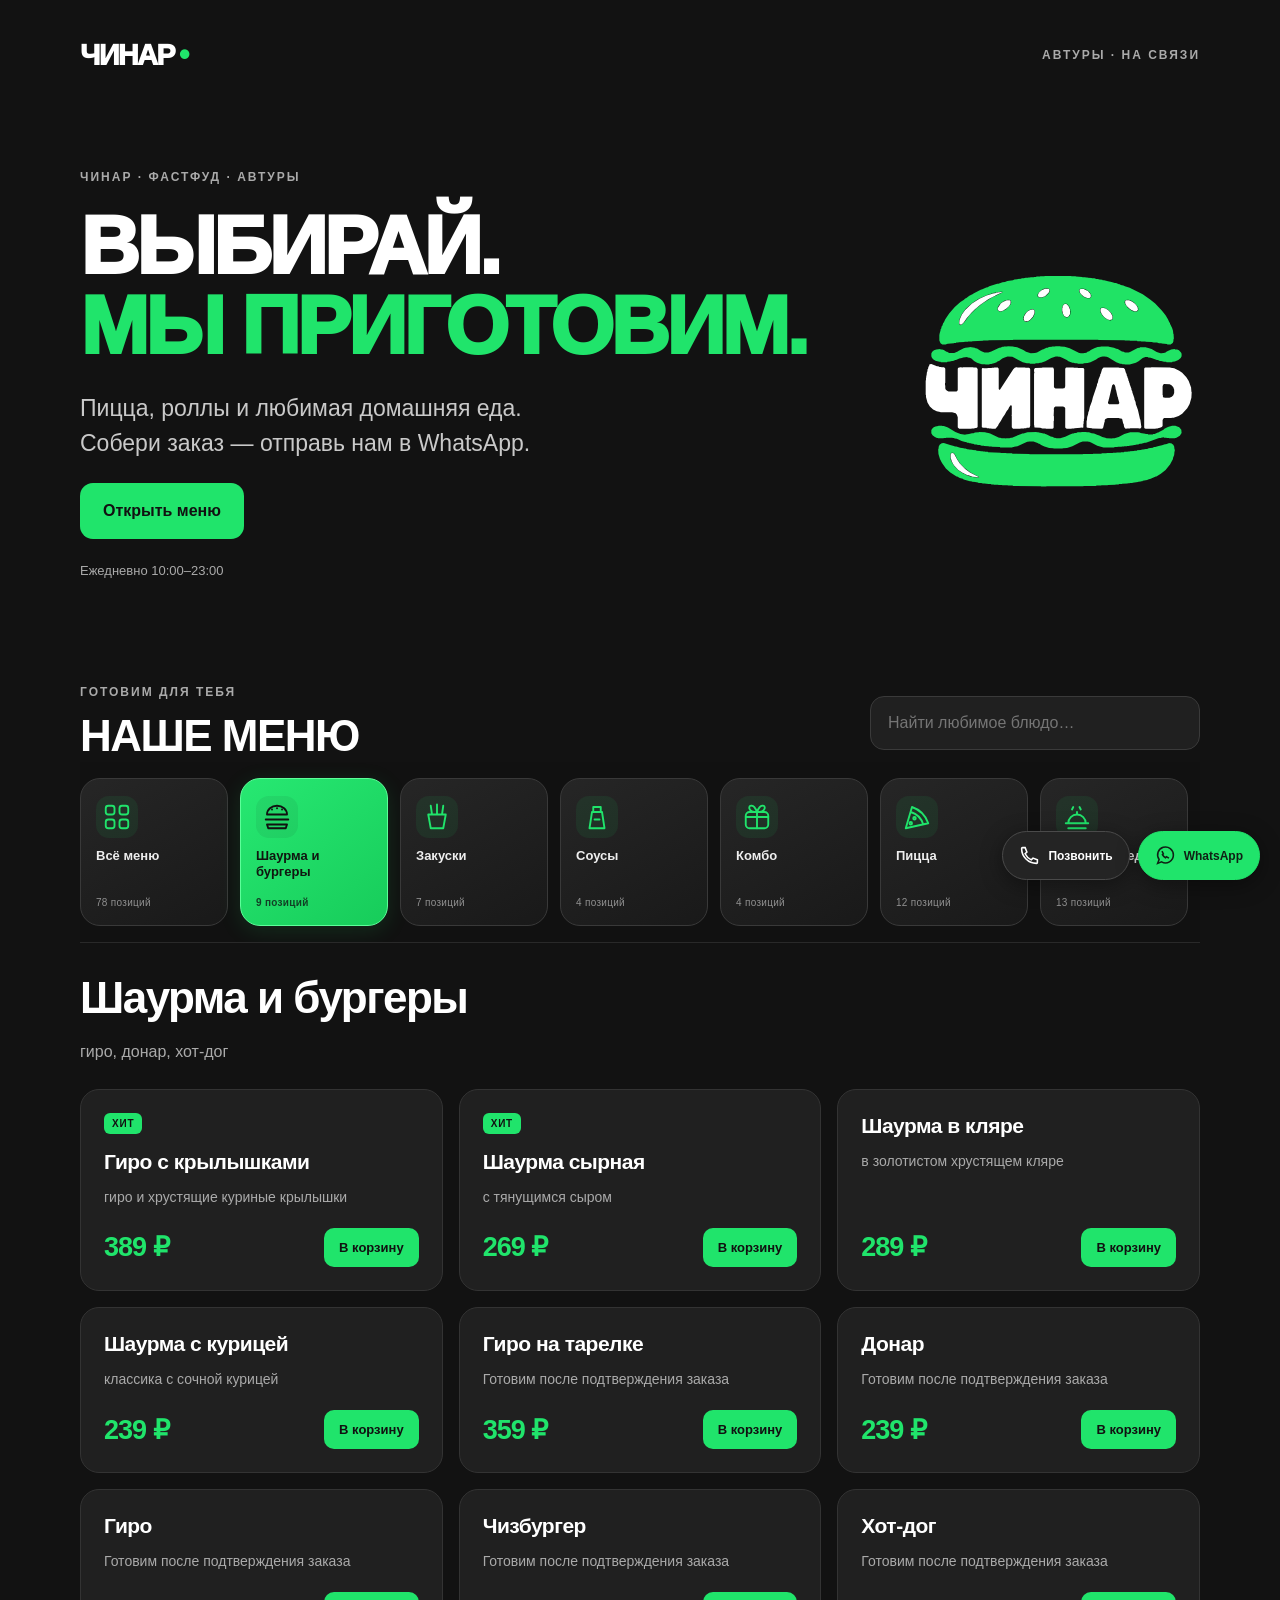
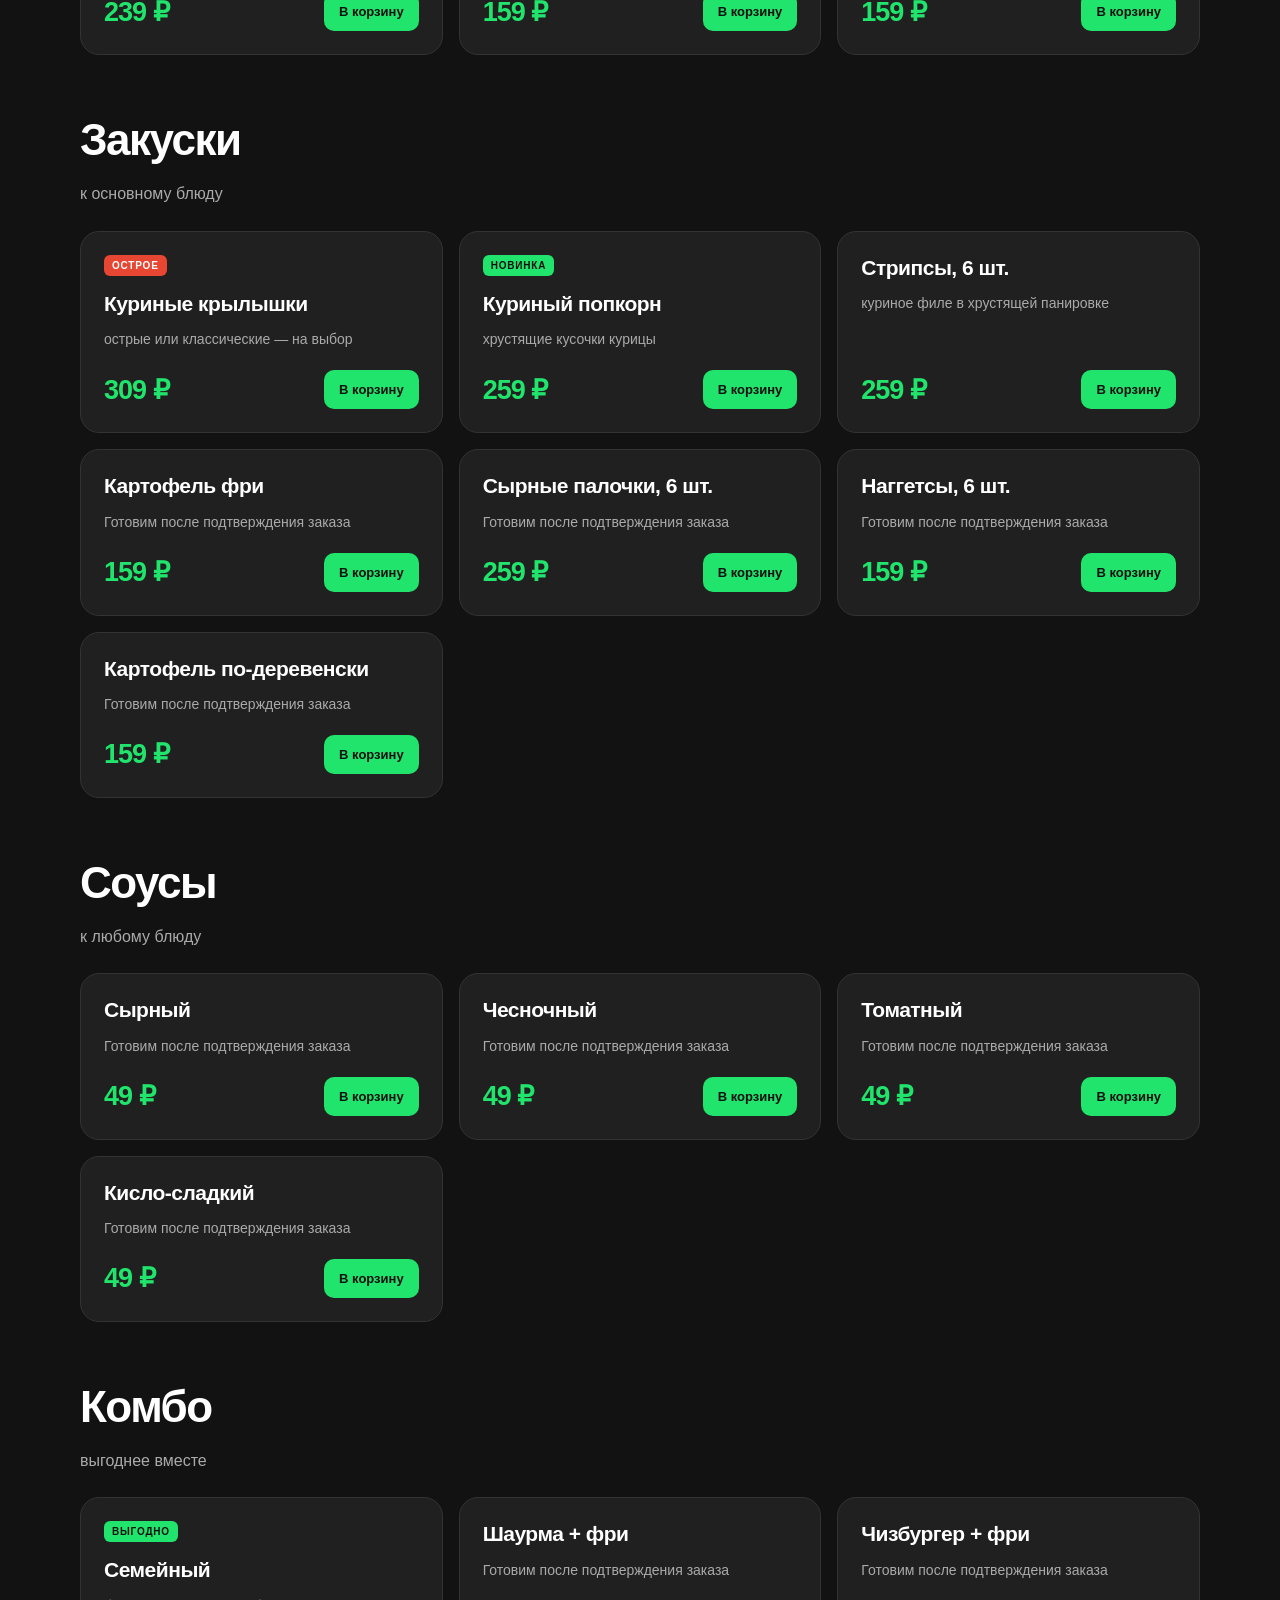
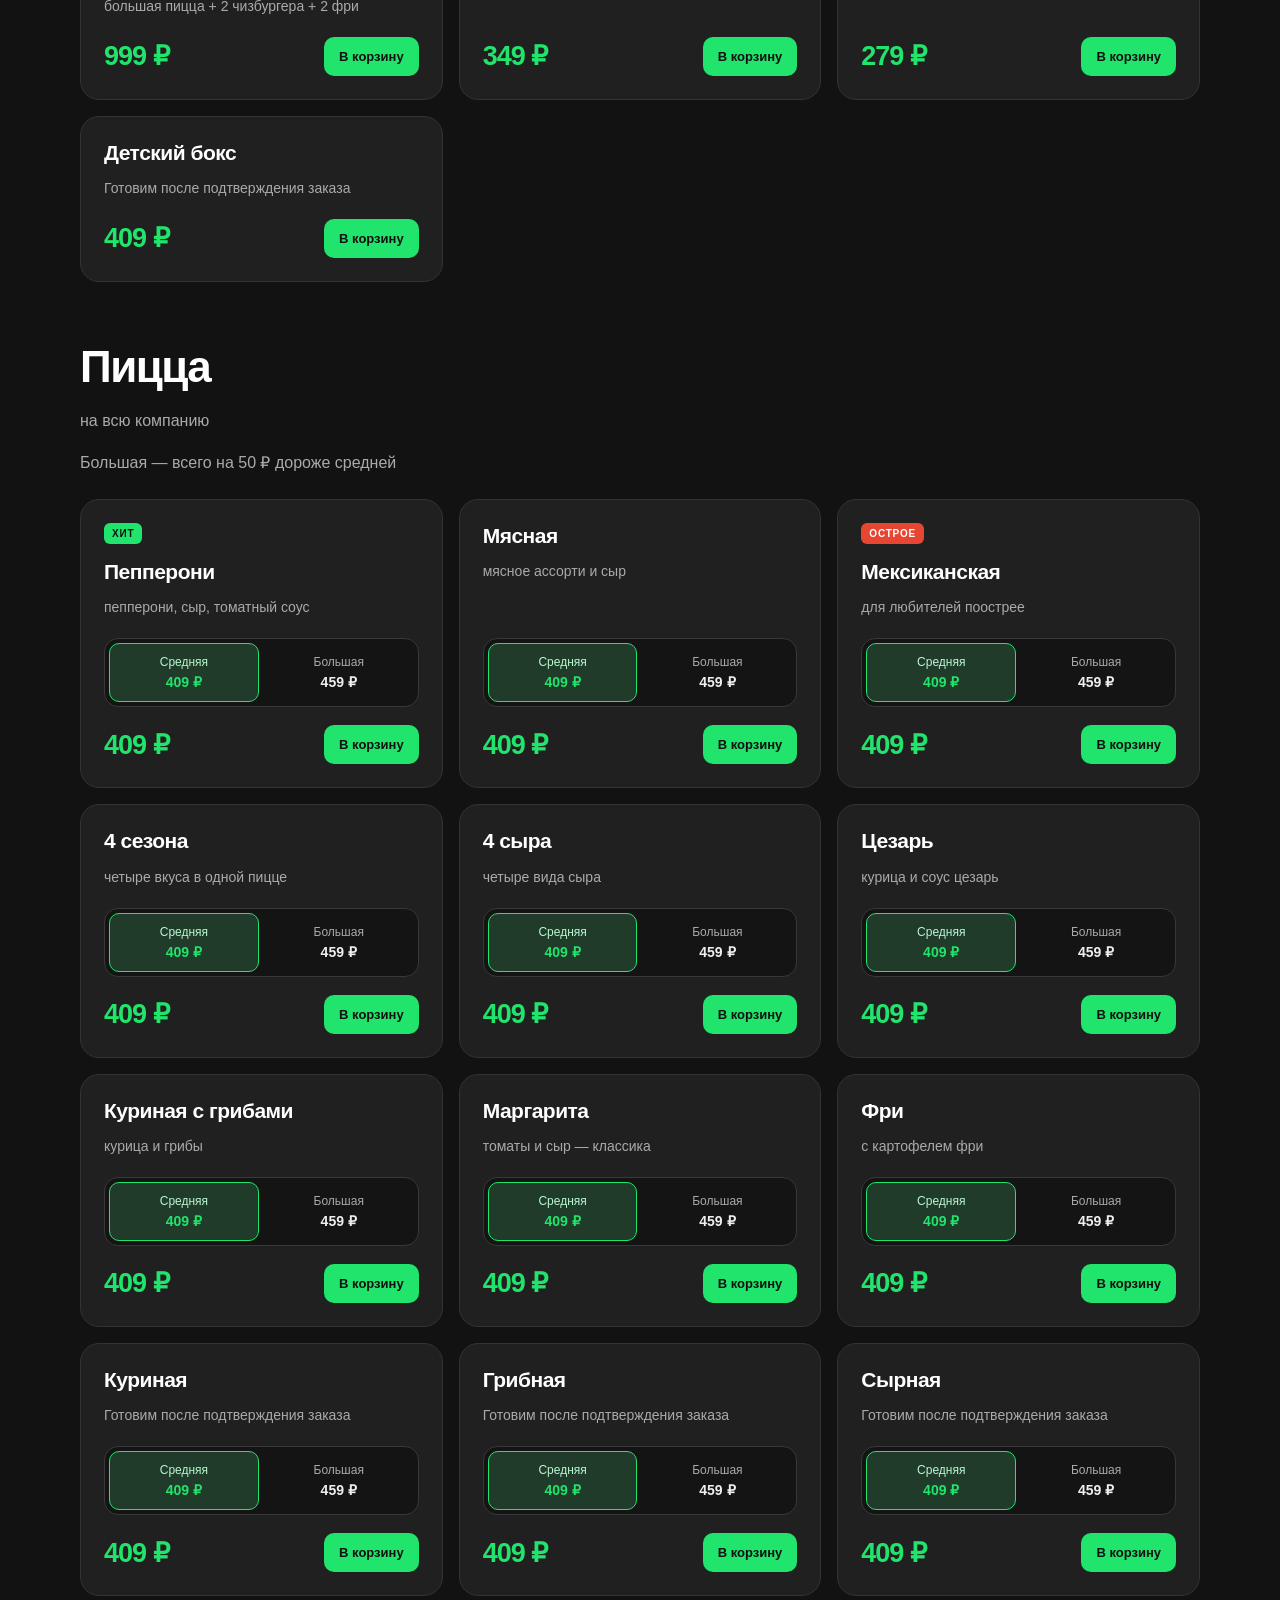
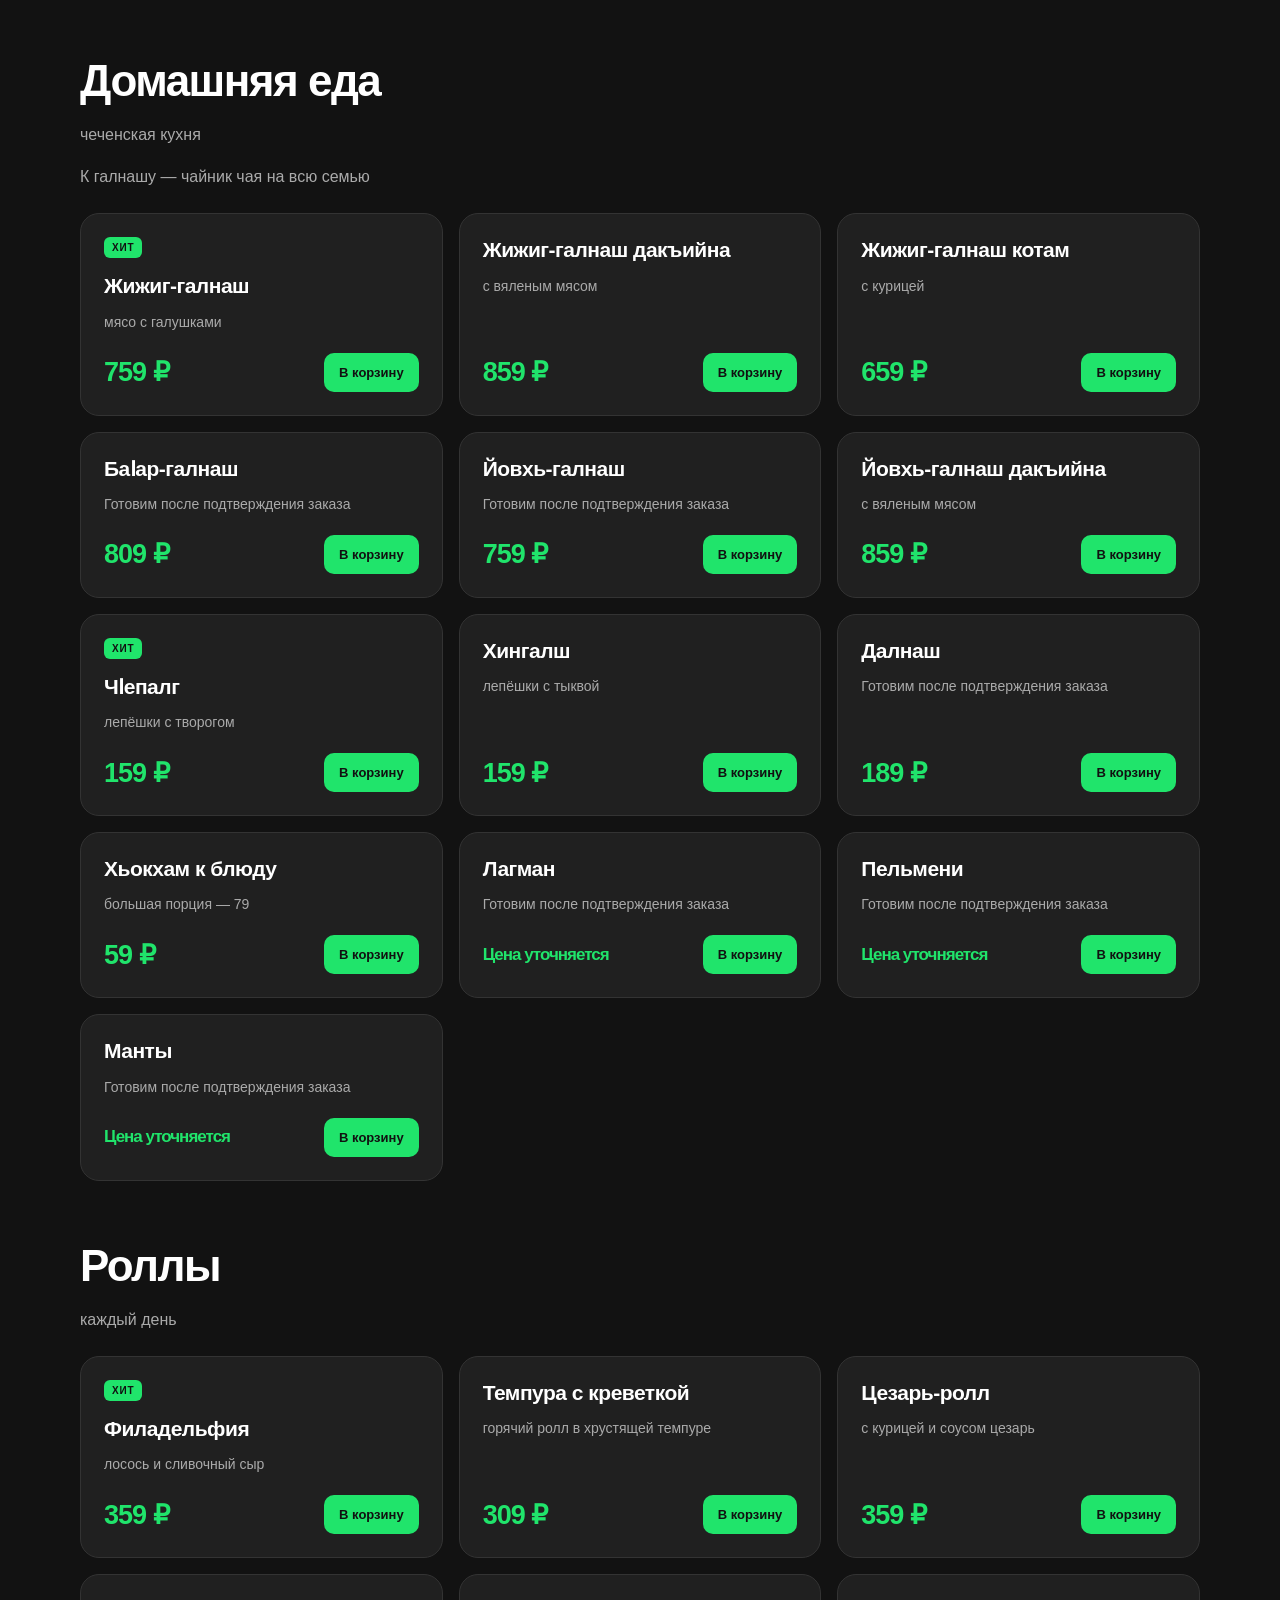
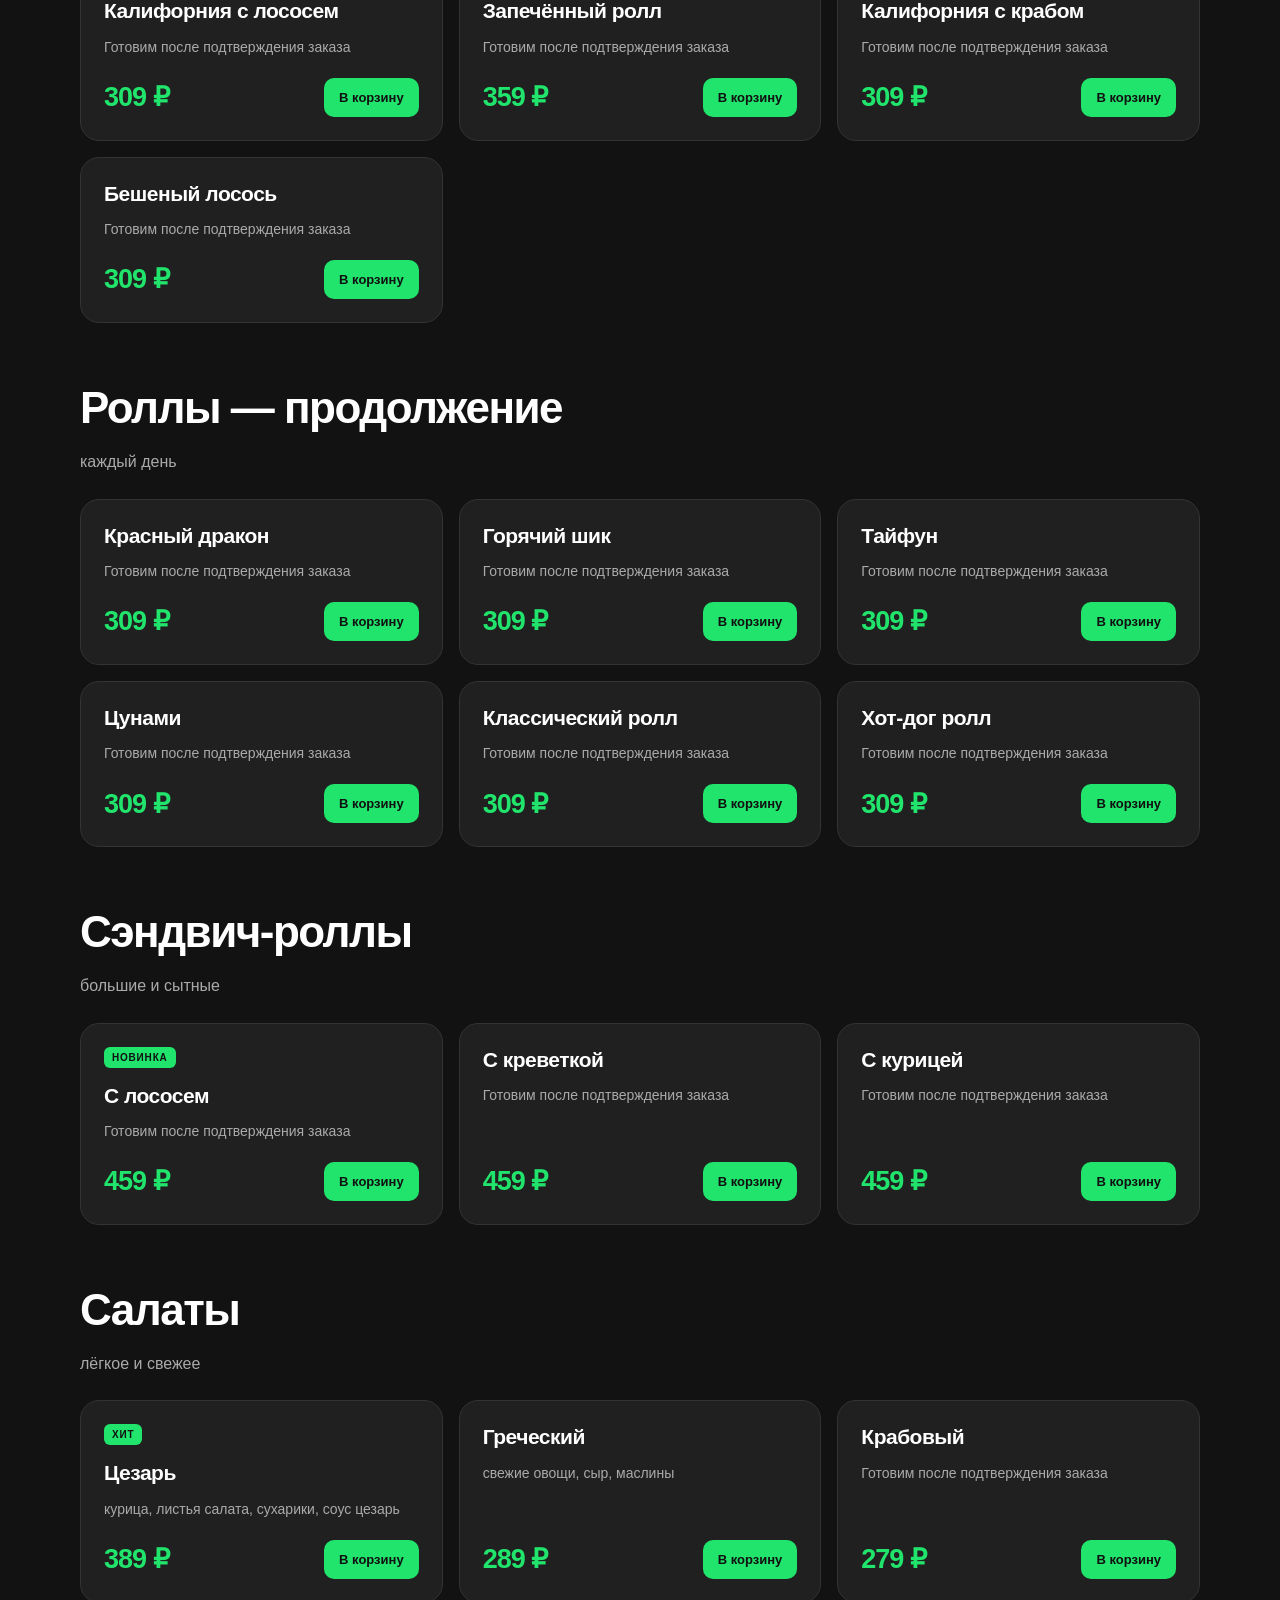
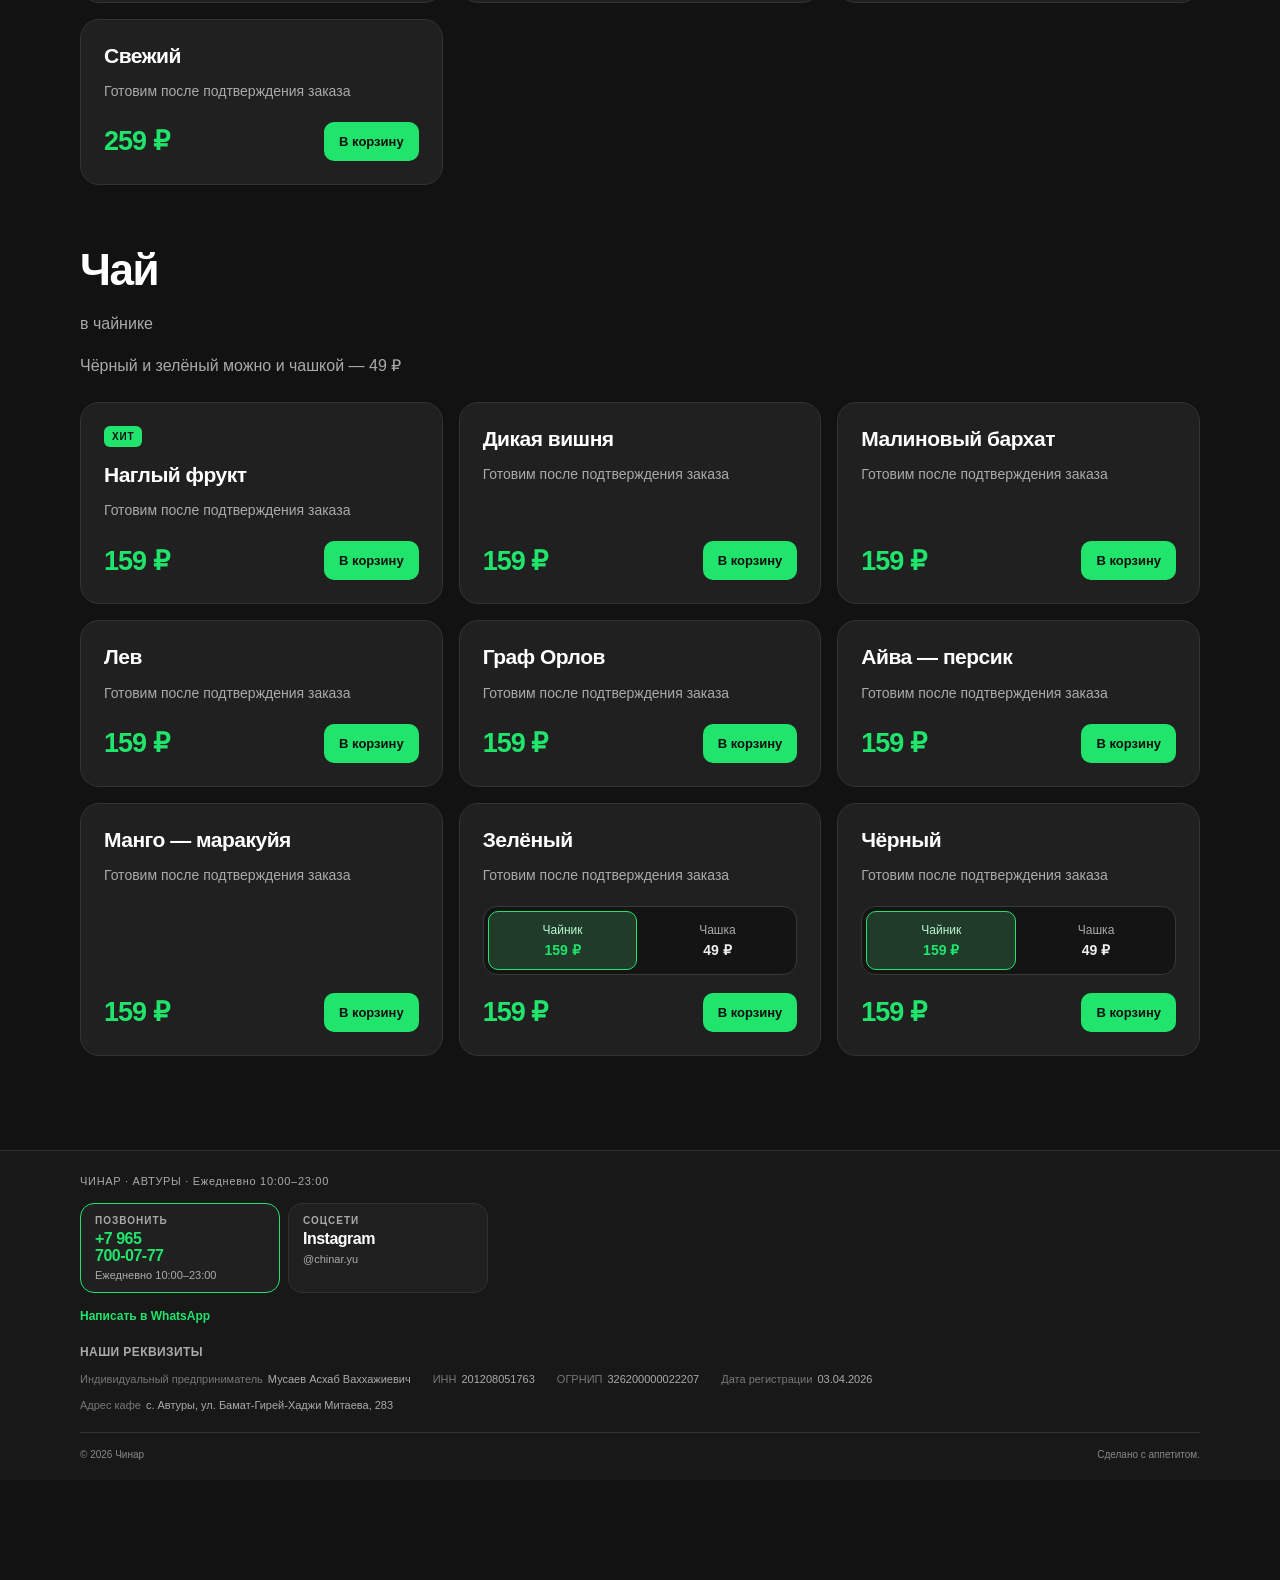
==== commit e60591b0: "Simplify cart to WhatsApp action and hide horizontal scrollbars" ====
--- a/index.html
+++ b/index.html
@@ -1 +1 @@
-<!doctype html><html lang="ru"><head><meta charset="utf-8"><meta name="viewport" content="width=device-width, initial-scale=1"><meta name="theme-color" content="#121212"><link rel="icon" href="/favicon.svg"><link rel="stylesheet" href="/styles.css"><title>Чинар — меню и заказ в WhatsApp</title><meta name="description" content="Меню Чинар: пицца, шаурма, роллы и домашняя еда. Соберите корзину и отправьте заказ в WhatsApp."><link rel="stylesheet" href="/menu.css"><script src="/menu.js" defer></script></head><body><header class="header wrap"><a class="wordmark" href="/" aria-label="Чинар — главная">ЧИНАР<span>•</span></a><span class="label">АВТУРЫ · НА СВЯЗИ</span></header><main class="wrap"><section class="menu-hero"><div><p class="eyebrow">ЧИНАР · ФАСТФУД · АВТУРЫ</p><h1>ВЫБИРАЙ.<br><span>МЫ ПРИГОТОВИМ.</span></h1><p class="lead">Пицца, роллы и любимая домашняя еда.<br>Собери заказ — отправь нам в WhatsApp.</p><a class="button menu-jump" href="#menu">Открыть меню ↓</a><p class="hours">Ежедневно 10:00–23:00</p></div><img class="menu-logo" src="/assets/chinar-logo.svg" alt="Чинар" width="960" height="760"></section><section id="menu" class="menu-section"><div class="menu-title"><div><p class="eyebrow">ГОТОВИМ ДЛЯ ТЕБЯ</p><h2>НАШЕ МЕНЮ</h2></div><label class="search-label"><span class="sr-only">Поиск по меню</span><input id="menu-search" type="search" placeholder="Найти любимое блюдо…"></label></div><nav id="categories" class="category-nav" aria-label="Разделы меню"></nav><div id="menu-status" role="status" aria-live="polite">Загружаем меню…</div><div id="menu-items"></div><noscript><p>Для корзины включите JavaScript или закажите по телефону <a href="tel:+79657000777">+7 965 700-07-77</a>.</p></noscript></section></main><footer class="site-footer" id="contacts"><div class="wrap"><p class="footer-caption">ЧИНАР · АВТУРЫ · Ежедневно 10:00–23:00</p><section class="contact-grid" aria-label="Контакты"><a class="tile accent" href="tel:+79657000777"><span class="eyebrow">ПОЗВОНИТЬ <b>↗</b></span><strong>+7 965<br>700-07-77</strong><span>Ежедневно 10:00–23:00</span></a><a class="tile" href="https://www.instagram.com/chinar.yu/"><span class="eyebrow">СОЦСЕТИ <b>↗</b></span><strong>Instagram</strong><span>@chinar.yu</span></a></section><a class="footer-whatsapp" href="https://wa.me/79657000777">Написать в WhatsApp ↗</a><section class="details"><p class="eyebrow">ОФИЦИАЛЬНО</p><h2>НАШИ РЕКВИЗИТЫ</h2><dl><div><dt>Индивидуальный предприниматель</dt><dd>Мусаев Асхаб Ваххажиевич</dd></div><div><dt>ИНН</dt><dd>201208051763</dd></div><div><dt>ОГРНИП</dt><dd>326200000022207</dd></div><div><dt>Дата регистрации</dt><dd>03.04.2026</dd></div><div><dt>Адрес кафе</dt><dd>с. Автуры, ул. Бамат-Гирей-Хаджи Митаева, 283</dd></div></dl></section><div class="footer-bottom"><span>© 2026 Чинар</span><span>Сделано с аппетитом.</span></div></div></footer><button id="cart-open" class="cart-bar" type="button" hidden><span>Корзина <b id="cart-count">0</b></span><span><b id="cart-total">0 ₽</b> →</span></button><dialog id="cart-dialog" class="cart-dialog"><div class="cart-head"><h2>ТВОЙ ЗАКАЗ</h2><button id="cart-close" class="icon-btn" type="button" aria-label="Закрыть корзину">×</button></div><div id="cart-lines"></div><p id="cart-empty" class="muted">В корзине пока пусто. Выбери что-нибудь вкусное в меню.</p><form id="order-form"><div class="cart-summary"><span>Итого за блюда</span><strong id="checkout-total">0 ₽</strong></div><label>Как к вам обращаться<input id="customer-name" autocomplete="given-name" maxlength="60" placeholder="Имя"></label><label>Получение<select id="order-mode"><option value="Самовывоз">Самовывоз</option><option value="Доставка">Доставка — уточним возможность и стоимость</option></select></label><label id="address-label" hidden>Адрес доставки<input id="order-address" autocomplete="street-address" maxlength="220" placeholder="Улица, дом, квартира"></label><label>Комментарий<textarea id="order-comment" maxlength="400" placeholder="Время получения, пожелания к заказу…"></textarea></label><p class="muted">Откроется WhatsApp с готовым текстом. Проверь его и нажми «Отправить». Наличие блюд, время и условия доставки подтвердит кафе.</p><button id="checkout" class="button checkout" type="submit">Отправить в WhatsApp ↗</button><button id="clear-cart" class="clear-btn" type="button">Очистить корзину</button></form></dialog><p id="cart-announcement" class="sr-only" aria-live="polite"></p><nav class="quick-contact" aria-label="Связаться с кафе"><a href="tel:+79657000777" class="quick-call" aria-label="Позвонить в Чинар"><svg viewBox="0 0 24 24" fill="none" stroke="currentColor" stroke-width="1.8" aria-hidden="true"><path d="M7 3H4a1 1 0 0 0-1 1c0 9.4 7.6 17 17 17a1 1 0 0 0 1-1v-3l-5-2-2 2a14 14 0 0 1-7-7l2-2-2-5Z"/></svg><span>Позвонить</span></a><a href="https://wa.me/79657000777" class="quick-whatsapp" target="_blank" rel="noopener" aria-label="Написать в WhatsApp"><svg viewBox="0 0 24 24" fill="none" stroke="currentColor" stroke-width="1.8" aria-hidden="true"><path d="M21 11.5a9 9 0 0 1-13.5 7.8L3 21l1.7-4.5A9 9 0 1 1 21 11.5Z"/><path d="m8 7 1.5 3-1 1a8 8 0 0 0 3.5 3.5l1-1 3 1.5"/></svg><span>WhatsApp</span></a></nav></body></html>+<!doctype html><html lang="ru"><head><meta charset="utf-8"><meta name="viewport" content="width=device-width, initial-scale=1"><meta name="theme-color" content="#121212"><link rel="icon" href="/favicon.svg"><link rel="stylesheet" href="/styles.css"><title>Чинар — меню и заказ в WhatsApp</title><meta name="description" content="Меню Чинар: пицца, шаурма, роллы и домашняя еда. Соберите корзину и отправьте заказ в WhatsApp."><link rel="stylesheet" href="/menu.css"><script src="/menu.js" defer></script></head><body><header class="header wrap"><a class="wordmark" href="/" aria-label="Чинар — главная">ЧИНАР<span>•</span></a><span class="label">АВТУРЫ · НА СВЯЗИ</span></header><main class="wrap"><section class="menu-hero"><div><p class="eyebrow">ЧИНАР · ФАСТФУД · АВТУРЫ</p><h1>ВЫБИРАЙ.<br><span>МЫ ПРИГОТОВИМ.</span></h1><p class="lead">Пицца, роллы и любимая домашняя еда.<br>Собери заказ — отправь нам в WhatsApp.</p><a class="button menu-jump" href="#menu">Открыть меню</a><p class="hours">Ежедневно 10:00–23:00</p></div><img class="menu-logo" src="/assets/chinar-logo.svg" alt="Чинар" width="960" height="760"></section><section id="menu" class="menu-section"><div class="menu-title"><div><p class="eyebrow">ГОТОВИМ ДЛЯ ТЕБЯ</p><h2>НАШЕ МЕНЮ</h2></div><label class="search-label"><span class="sr-only">Поиск по меню</span><input id="menu-search" type="search" placeholder="Найти любимое блюдо…"></label></div><nav id="categories" class="category-nav" aria-label="Разделы меню"></nav><div id="menu-status" role="status" aria-live="polite">Загружаем меню…</div><div id="menu-items"></div><noscript><p>Для корзины включите JavaScript или закажите по телефону <a href="tel:+79657000777">+7 965 700-07-77</a>.</p></noscript></section></main><footer class="site-footer" id="contacts"><div class="wrap"><p class="footer-caption">ЧИНАР · АВТУРЫ · Ежедневно 10:00–23:00</p><section class="contact-grid" aria-label="Контакты"><a class="tile accent" href="tel:+79657000777"><span class="eyebrow">ПОЗВОНИТЬ </span><strong>+7 965<br>700-07-77</strong><span>Ежедневно 10:00–23:00</span></a><a class="tile" href="https://www.instagram.com/chinar.yu/"><span class="eyebrow">СОЦСЕТИ </span><strong>Instagram</strong><span>@chinar.yu</span></a></section><a class="footer-whatsapp" href="https://wa.me/79657000777">Написать в WhatsApp</a><section class="details"><p class="eyebrow">ОФИЦИАЛЬНО</p><h2>НАШИ РЕКВИЗИТЫ</h2><dl><div><dt>Индивидуальный предприниматель</dt><dd>Мусаев Асхаб Ваххажиевич</dd></div><div><dt>ИНН</dt><dd>201208051763</dd></div><div><dt>ОГРНИП</dt><dd>326200000022207</dd></div><div><dt>Дата регистрации</dt><dd>03.04.2026</dd></div><div><dt>Адрес кафе</dt><dd>с. Автуры, ул. Бамат-Гирей-Хаджи Митаева, 283</dd></div></dl></section><div class="footer-bottom"><span>© 2026 Чинар</span><span>Сделано с аппетитом.</span></div></div></footer><button id="cart-open" class="cart-bar" type="button" hidden><span>Корзина <b id="cart-count">0</b></span><span><b id="cart-total">0 ₽</b></span></button><dialog id="cart-dialog" class="cart-dialog"><div class="cart-head"><h2>ТВОЙ ЗАКАЗ</h2><button id="cart-close" class="icon-btn" type="button" aria-label="Закрыть корзину">×</button></div><div id="cart-lines"></div><p id="cart-empty" class="muted">В корзине пока пусто. Выбери что-нибудь вкусное в меню.</p><form id="order-form"><div class="cart-summary"><span>Итого за блюда</span><strong id="checkout-total">0 ₽</strong></div><button id="checkout" class="button checkout" type="submit">Написать в WhatsApp</button><button id="clear-cart" class="clear-btn" type="button">Очистить корзину</button></form></dialog><p id="cart-announcement" class="sr-only" aria-live="polite"></p><nav class="quick-contact" aria-label="Связаться с кафе"><a href="tel:+79657000777" class="quick-call" aria-label="Позвонить в Чинар"><svg viewBox="0 0 24 24" fill="none" stroke="currentColor" stroke-width="1.8" aria-hidden="true"><path d="M7 3H4a1 1 0 0 0-1 1c0 9.4 7.6 17 17 17a1 1 0 0 0 1-1v-3l-5-2-2 2a14 14 0 0 1-7-7l2-2-2-5Z"/></svg><span>Позвонить</span></a><a href="https://wa.me/79657000777" class="quick-whatsapp" target="_blank" rel="noopener" aria-label="Написать в WhatsApp"><svg viewBox="0 0 24 24" fill="none" stroke="currentColor" stroke-width="1.8" aria-hidden="true"><path d="M21 11.5a9 9 0 0 1-13.5 7.8L3 21l1.7-4.5A9 9 0 1 1 21 11.5Z"/><path d="m8 7 1.5 3-1 1a8 8 0 0 0 3.5 3.5l1-1 3 1.5"/></svg><span>WhatsApp</span></a></nav></body></html>
--- a/menu.css
+++ b/menu.css
@@ -7,3 +7,4 @@
 .quick-contact{position:fixed;right:20px;bottom:max(20px,env(safe-area-inset-bottom));z-index:10;display:flex;gap:8px;transition:bottom .2s}.quick-contact a{display:flex;align-items:center;gap:8px;padding:13px 16px;min-height:48px;border-radius:999px;text-decoration:none;font-size:12px;font-weight:800;box-shadow:0 5px 22px #0006;border:1px solid #4a4a4a}.quick-call{background:#242424;color:#fff}.quick-whatsapp{background:#20e46b;color:#102015;border-color:#20e46b!important}.quick-contact svg{width:21px;height:21px;flex-shrink:0}.has-cart .quick-contact{bottom:105px}.quick-contact a:hover{filter:brightness(1.15)}
 .variant-options{display:grid;grid-template-columns:repeat(2,minmax(0,1fr));padding:4px;background:#141414;border:1px solid #383838;border-radius:14px;gap:5px;margin:0 0 18px}.variant-option{display:flex;flex-direction:column;align-items:center;gap:5px;padding:11px 5px;background:transparent;border:1px solid transparent;border-radius:10px;color:#aaa;font:inherit;font-size:12px;cursor:pointer;min-width:0}.variant-option span{text-transform:capitalize}.variant-option strong{font-size:14px;color:#eee}.variant-option[aria-pressed=true]{background:#203b2a;border-color:#20e46b;color:#b9f8d0}.variant-option[aria-pressed=true] strong{color:#20e46b}.variant-option:hover{background:#292929}.variant-option[aria-pressed=true]:hover{background:#254a32}@media(max-width:550px){.quick-contact{right:14px;gap:7px}.quick-contact a{padding:12px;min-height:46px}.quick-call span{display:none}.quick-whatsapp span{font-size:11px}.has-cart .quick-contact{bottom:calc(94px + env(safe-area-inset-bottom))}.site-footer .tile{min-width:0;flex:1 1 160px}.site-footer .tile strong{font-size:18px}.category-nav.is-stuck .category-tile{min-height:46px;padding:7px 10px}.food-section{scroll-margin-top:80px}}
 .site-footer{padding-top:24px}.footer-caption{font-size:11px;color:#aaa;letter-spacing:.7px;margin:0 0 16px}.site-footer .details{padding:0 0 18px}.site-footer .details>.eyebrow{display:none}.site-footer .details h2{font-size:12px;letter-spacing:.4px;margin:0 0 12px;color:#aaa}.site-footer dl{border:0;display:flex;flex-wrap:wrap;gap:8px 22px}.site-footer dl>div{display:flex;flex-wrap:wrap;gap:5px;padding:0;border:0}.site-footer dt,.site-footer dd{font-size:11px;line-height:1.6;letter-spacing:0}.site-footer dd{color:#aaa}.site-footer dt{color:#777}.site-footer .footer-whatsapp{font-size:12px;margin:16px 0 22px}.footer-bottom{padding:16px 0 20px;font-size:10px}.site-footer .tile{padding:11px 14px;gap:5px}.site-footer .tile strong{font-size:16px}.site-footer .tile>span:last-child{font-size:11px}.site-footer .contact-grid{gap:8px}
+html,body{overflow-x:clip}.category-nav{overflow-x:auto;overflow-y:hidden;scrollbar-width:none!important;-ms-overflow-style:none}.category-nav::-webkit-scrollbar{display:none!important;width:0;height:0}
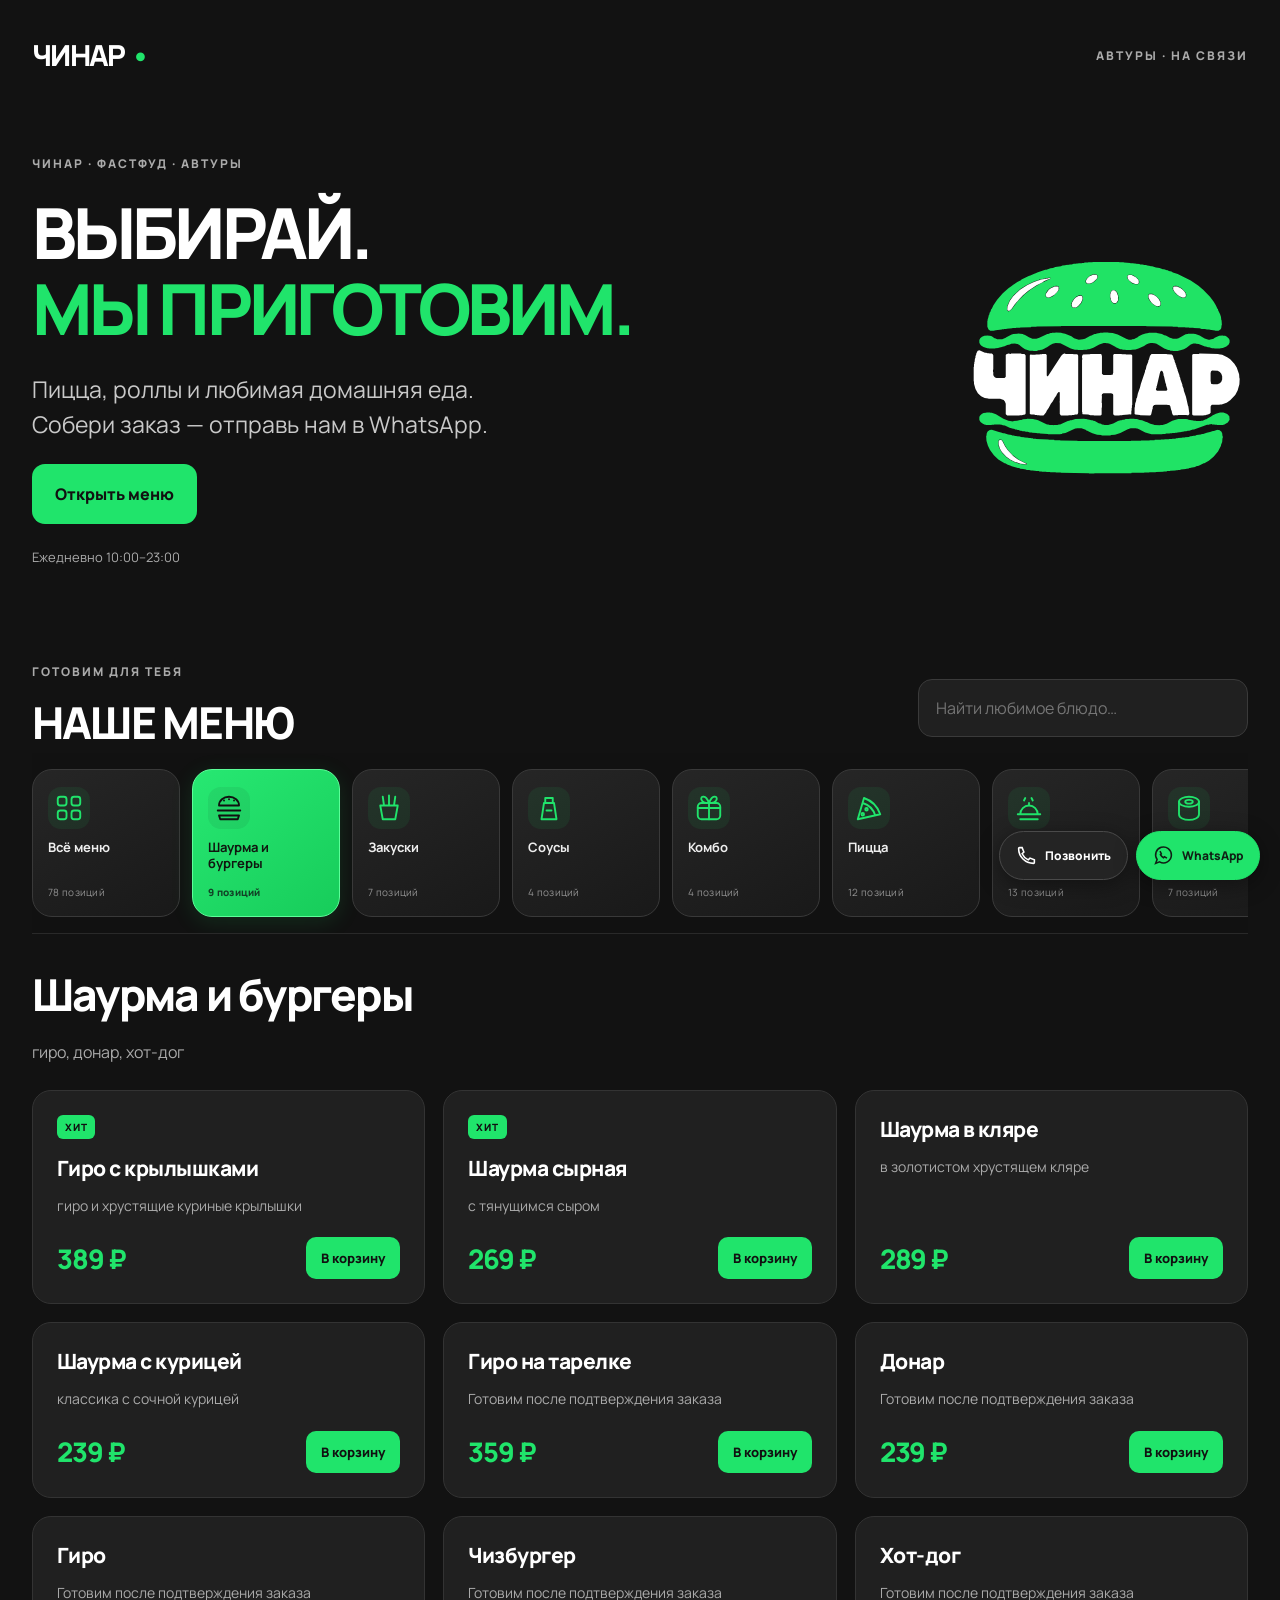
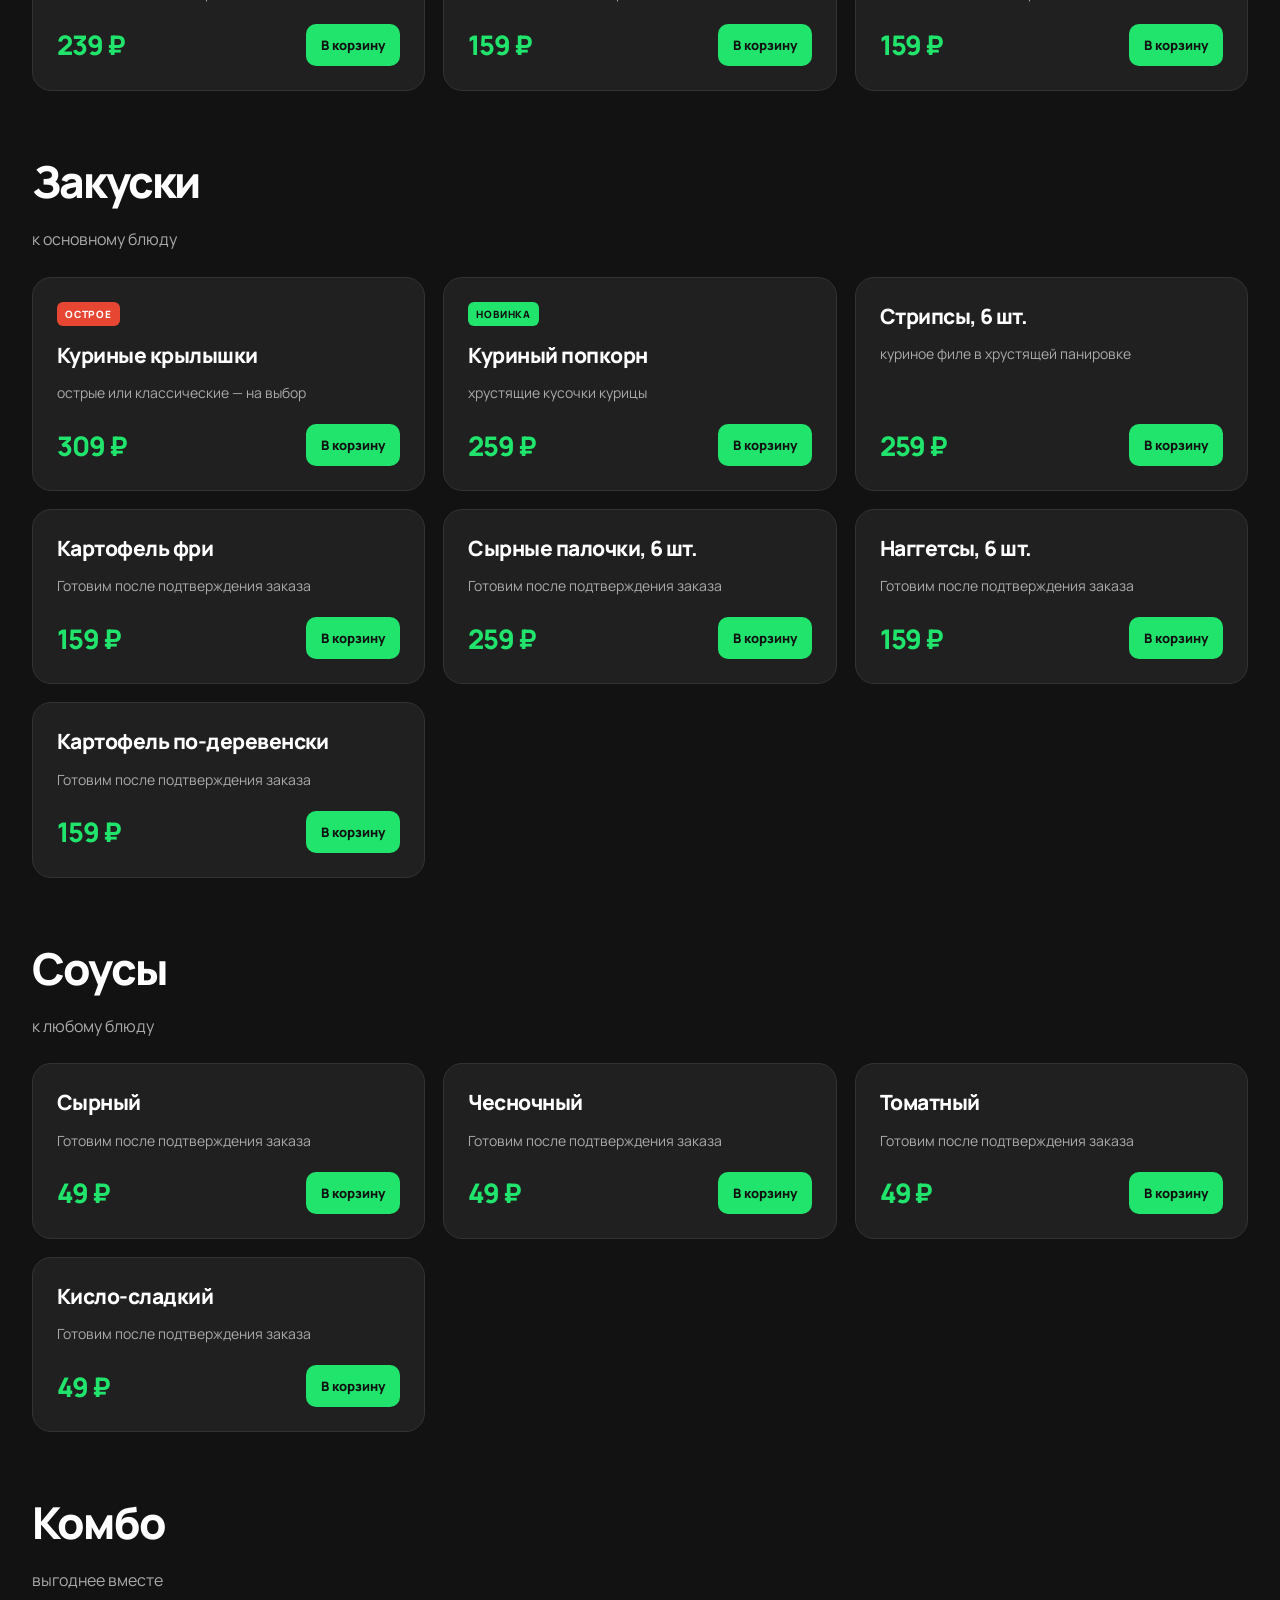
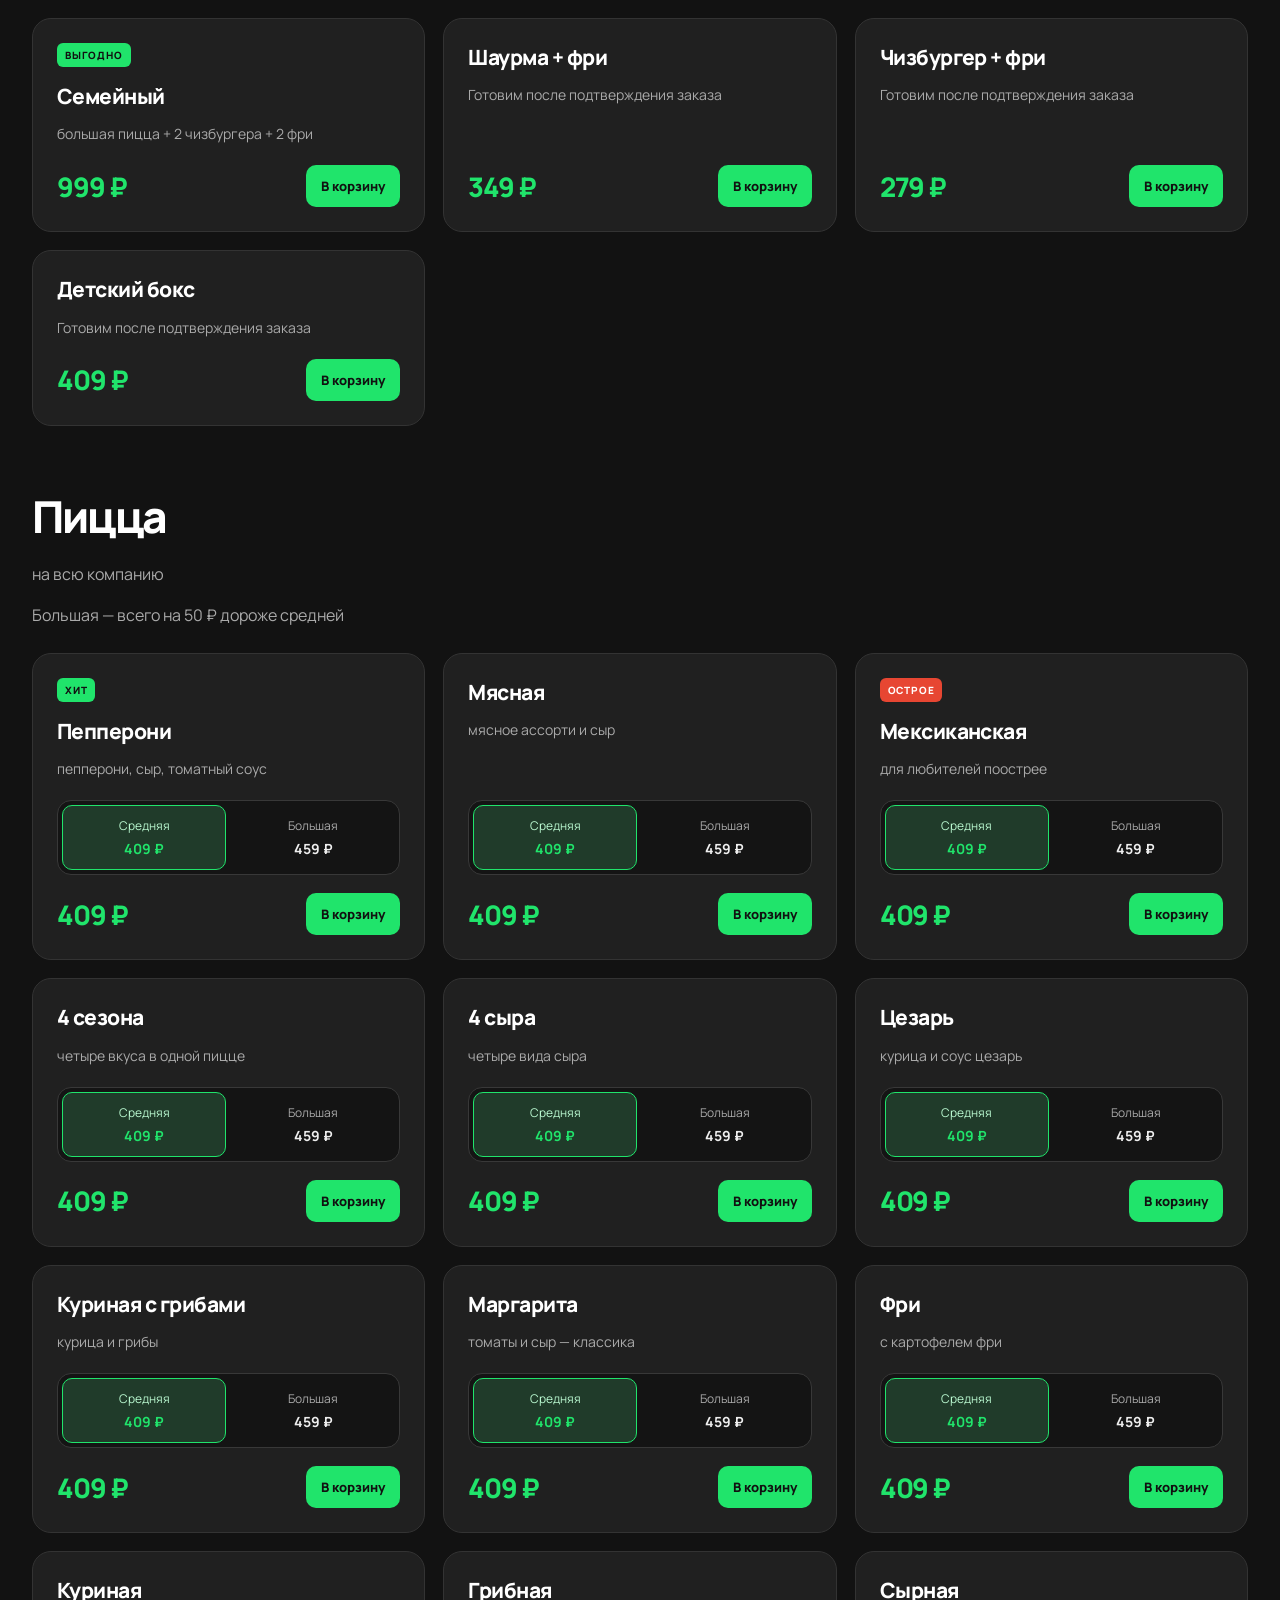
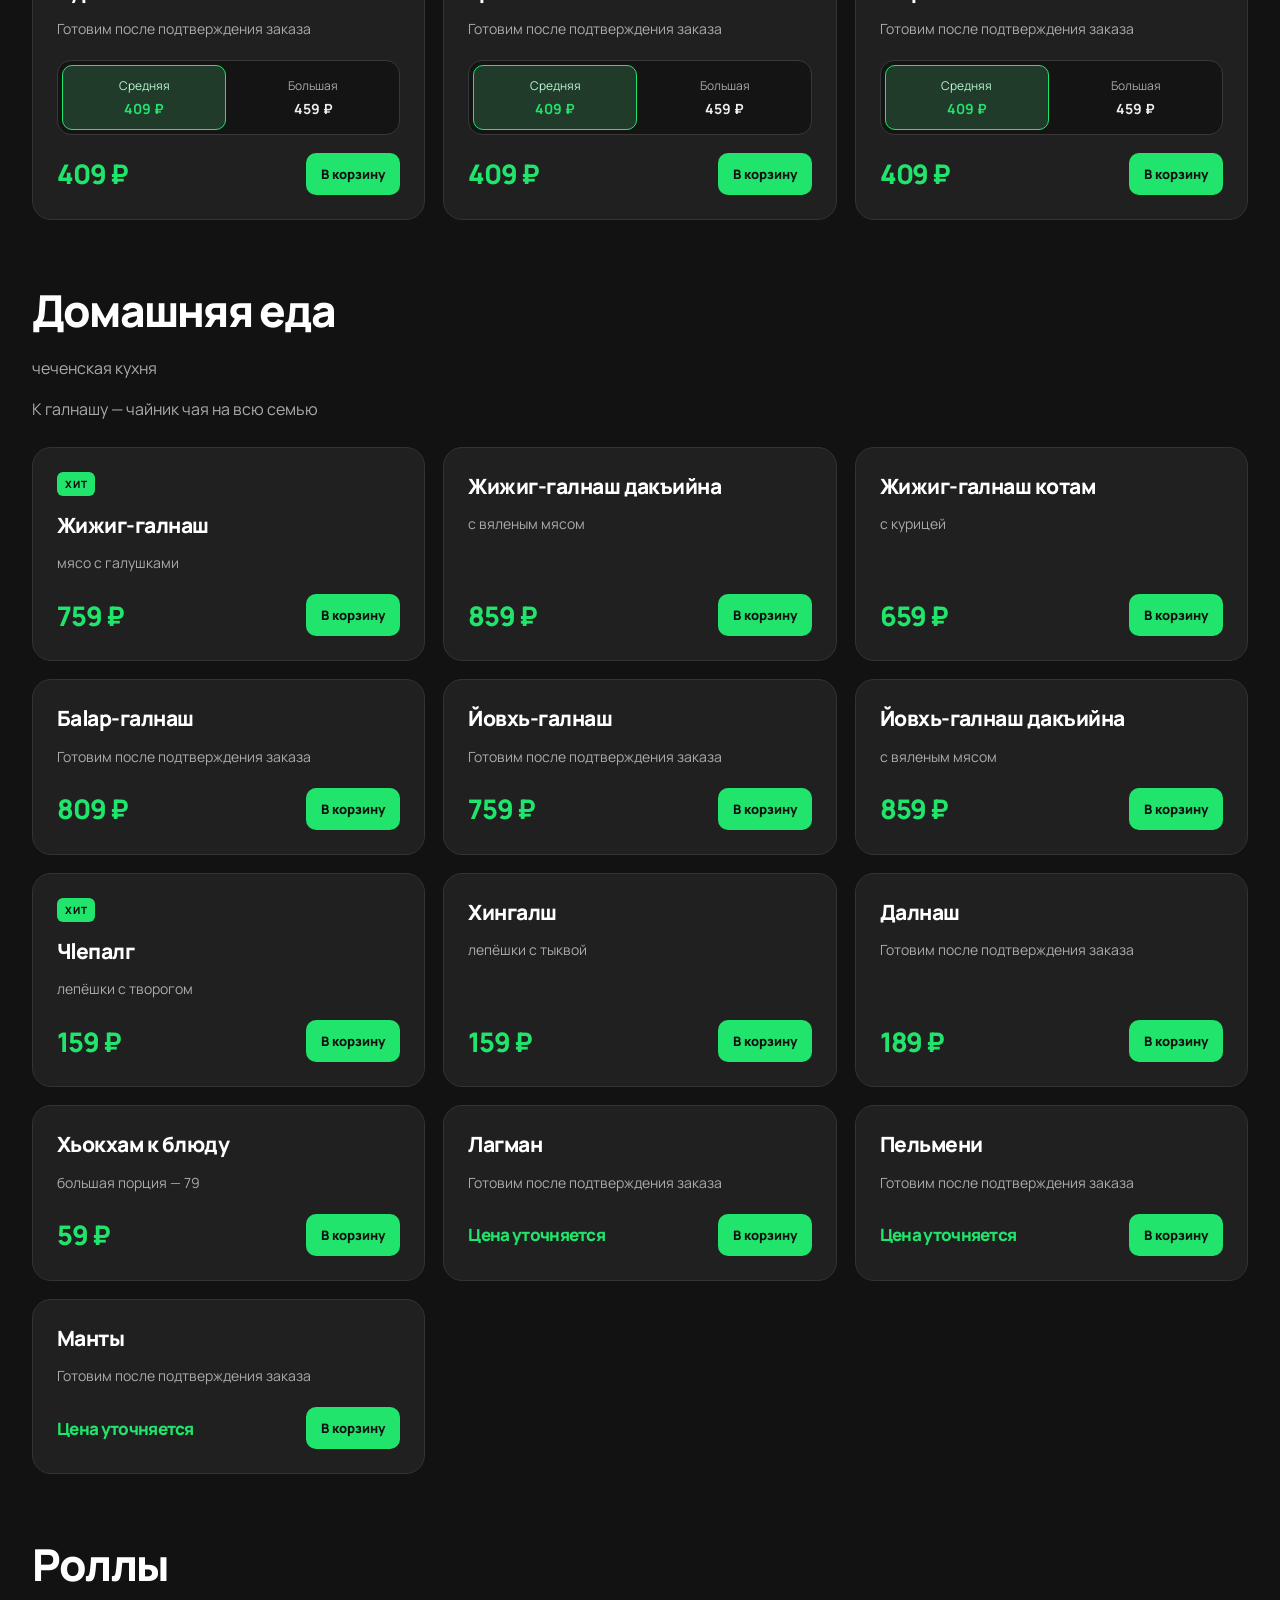
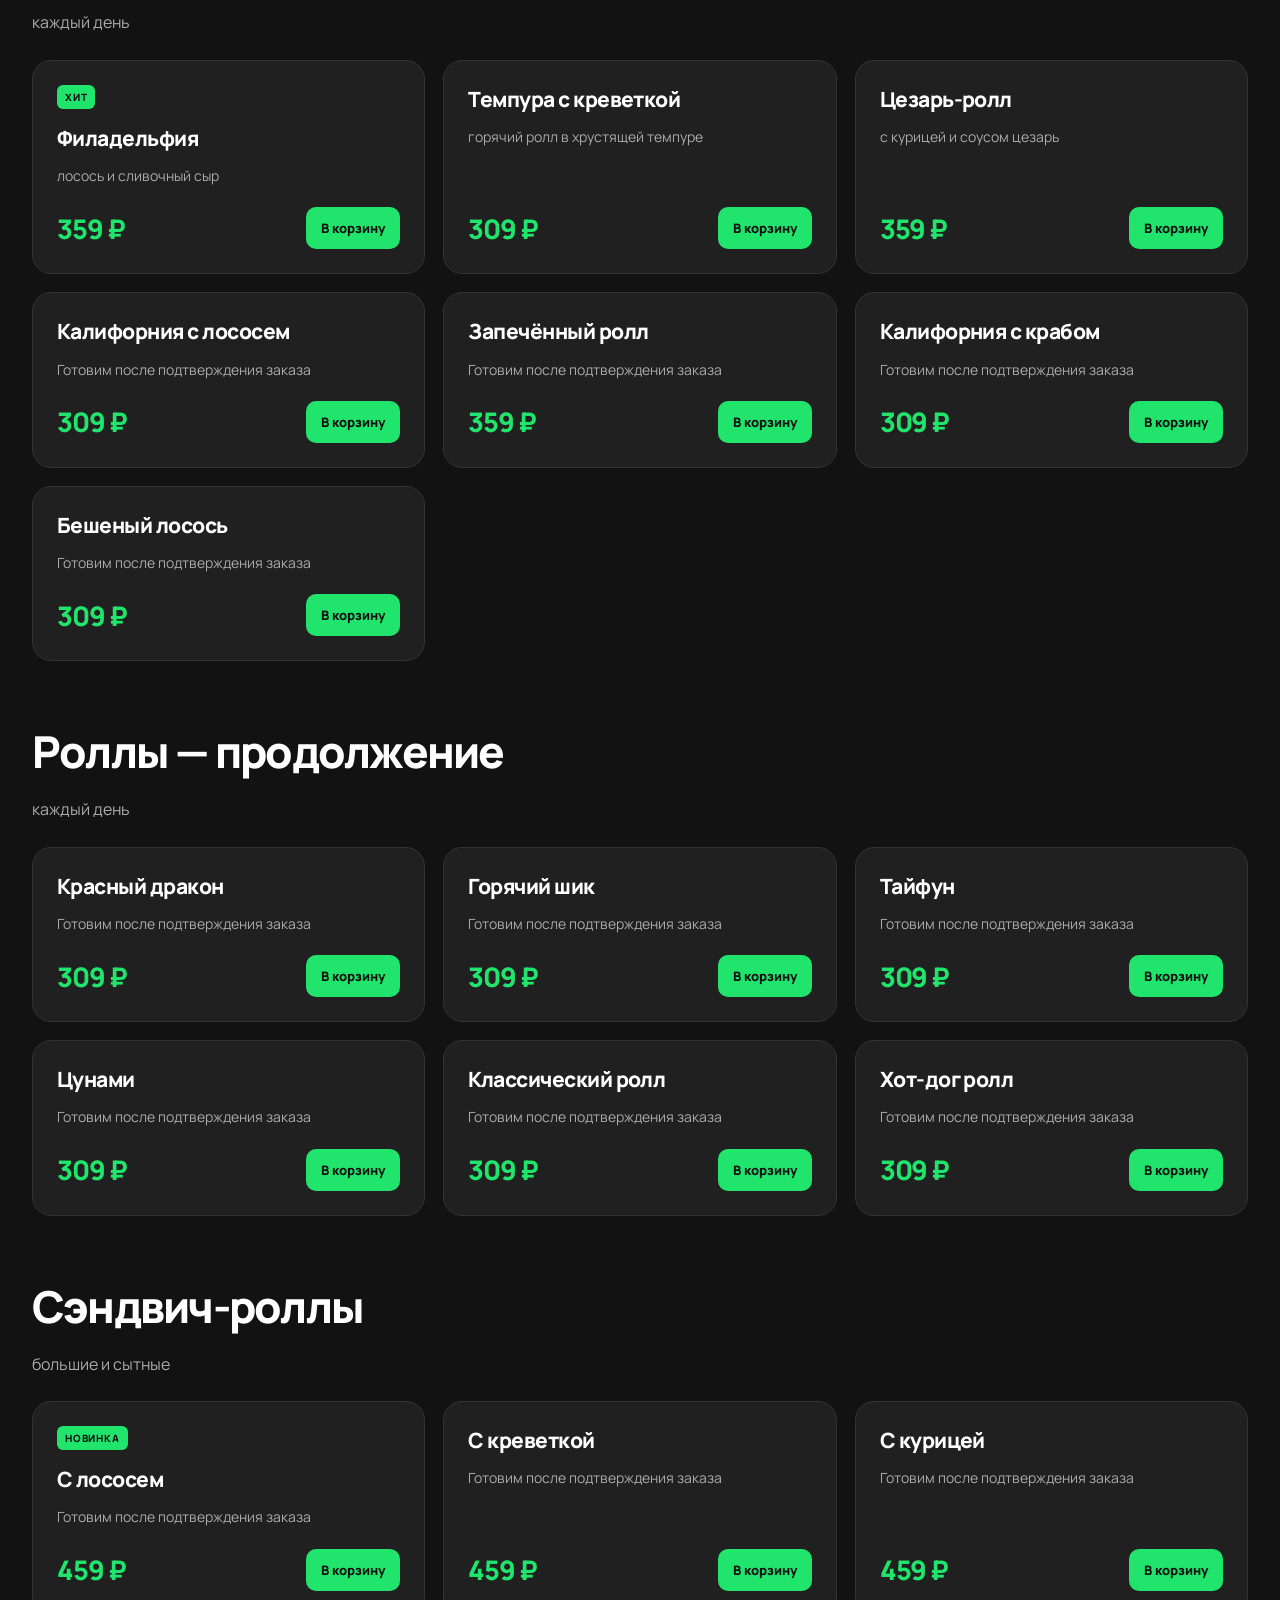
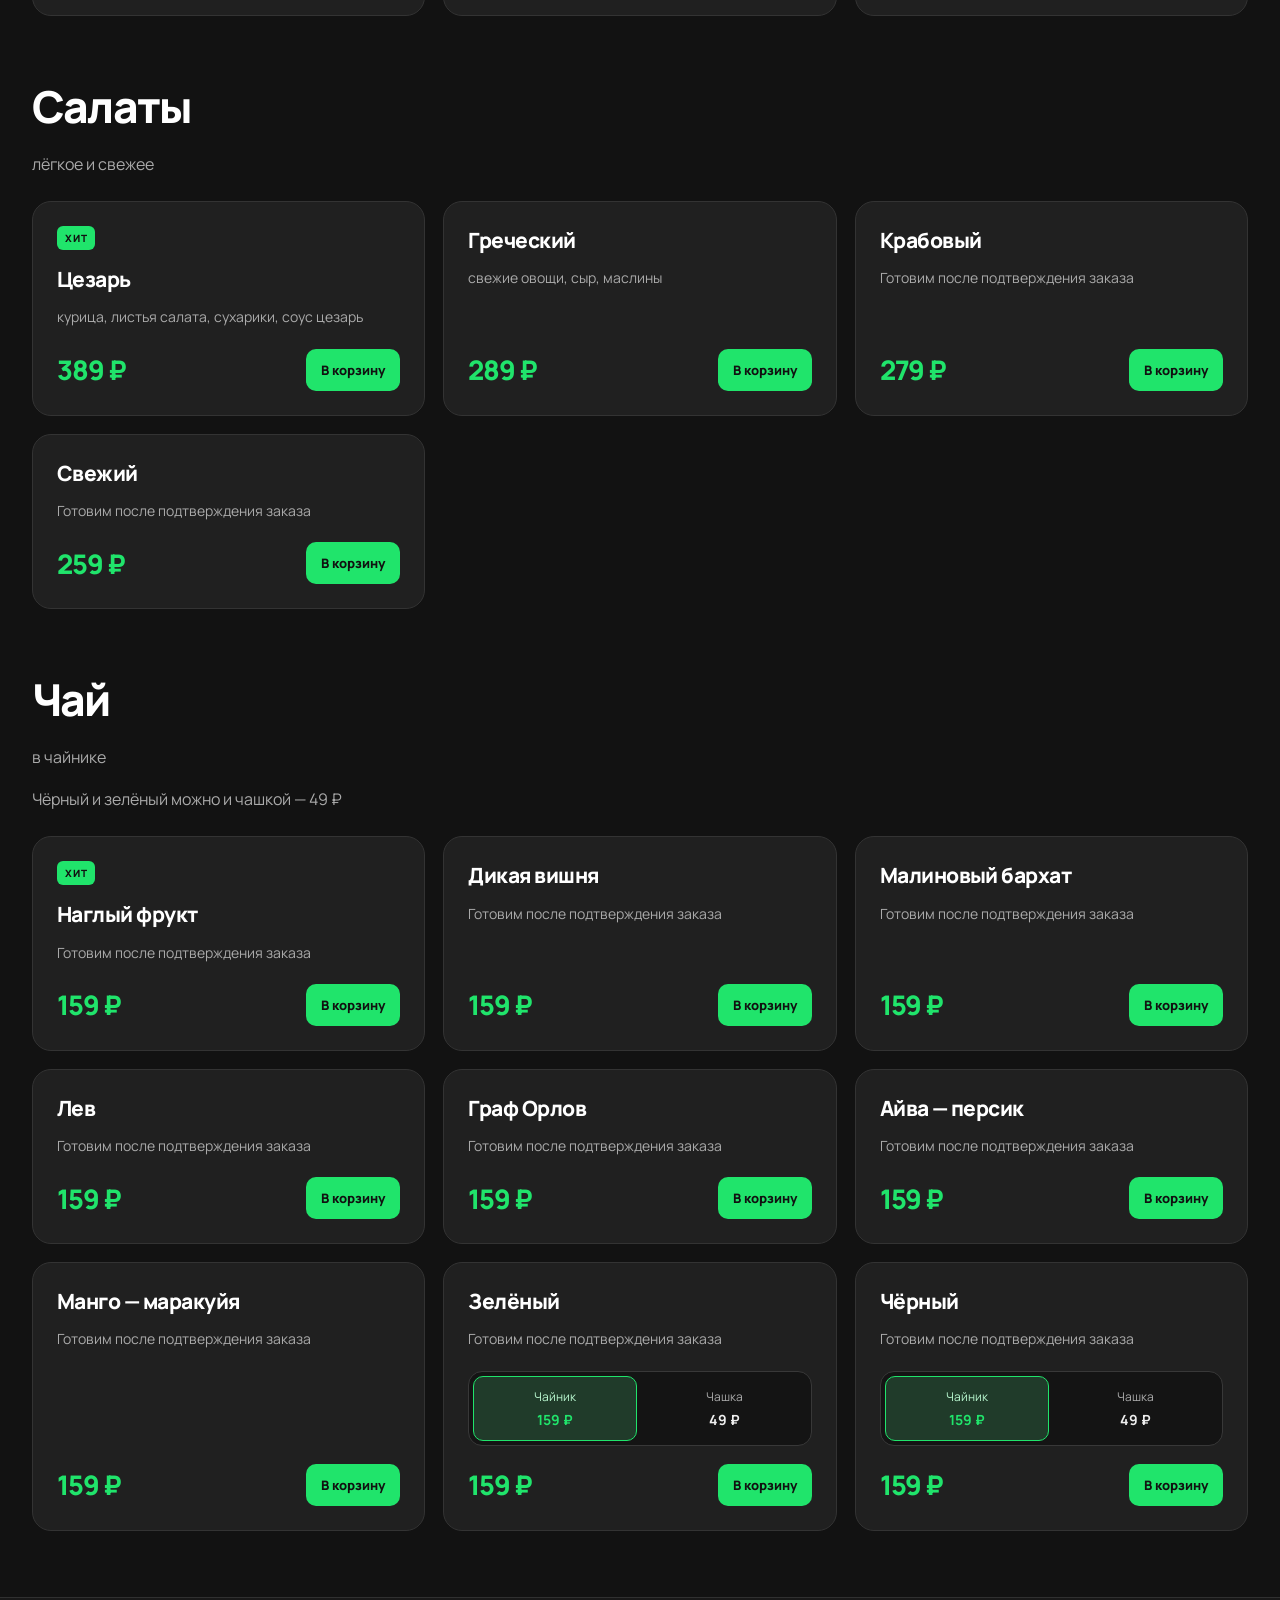
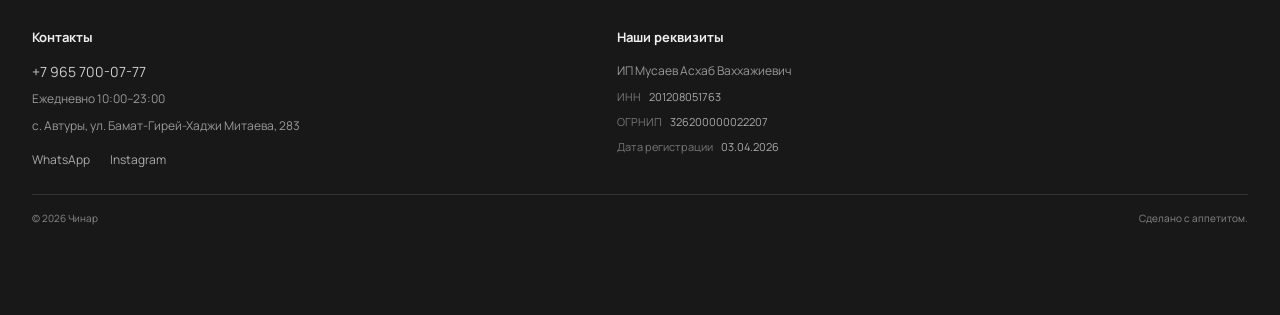
==== commit 5247889e: "Expand menu layout, host Manrope font locally, and organize footer columns" ====
--- a/index.html
+++ b/index.html
@@ -1 +1 @@
-<!doctype html><html lang="ru"><head><meta charset="utf-8"><meta name="viewport" content="width=device-width, initial-scale=1"><meta name="theme-color" content="#121212"><link rel="icon" href="/favicon.svg"><link rel="stylesheet" href="/styles.css"><title>Чинар — меню и заказ в WhatsApp</title><meta name="description" content="Меню Чинар: пицца, шаурма, роллы и домашняя еда. Соберите корзину и отправьте заказ в WhatsApp."><link rel="stylesheet" href="/menu.css"><script src="/menu.js" defer></script></head><body><header class="header wrap"><a class="wordmark" href="/" aria-label="Чинар — главная">ЧИНАР<span>•</span></a><span class="label">АВТУРЫ · НА СВЯЗИ</span></header><main class="wrap"><section class="menu-hero"><div><p class="eyebrow">ЧИНАР · ФАСТФУД · АВТУРЫ</p><h1>ВЫБИРАЙ.<br><span>МЫ ПРИГОТОВИМ.</span></h1><p class="lead">Пицца, роллы и любимая домашняя еда.<br>Собери заказ — отправь нам в WhatsApp.</p><a class="button menu-jump" href="#menu">Открыть меню</a><p class="hours">Ежедневно 10:00–23:00</p></div><img class="menu-logo" src="/assets/chinar-logo.svg" alt="Чинар" width="960" height="760"></section><section id="menu" class="menu-section"><div class="menu-title"><div><p class="eyebrow">ГОТОВИМ ДЛЯ ТЕБЯ</p><h2>НАШЕ МЕНЮ</h2></div><label class="search-label"><span class="sr-only">Поиск по меню</span><input id="menu-search" type="search" placeholder="Найти любимое блюдо…"></label></div><nav id="categories" class="category-nav" aria-label="Разделы меню"></nav><div id="menu-status" role="status" aria-live="polite">Загружаем меню…</div><div id="menu-items"></div><noscript><p>Для корзины включите JavaScript или закажите по телефону <a href="tel:+79657000777">+7 965 700-07-77</a>.</p></noscript></section></main><footer class="site-footer" id="contacts"><div class="wrap"><p class="footer-caption">ЧИНАР · АВТУРЫ · Ежедневно 10:00–23:00</p><section class="contact-grid" aria-label="Контакты"><a class="tile accent" href="tel:+79657000777"><span class="eyebrow">ПОЗВОНИТЬ </span><strong>+7 965<br>700-07-77</strong><span>Ежедневно 10:00–23:00</span></a><a class="tile" href="https://www.instagram.com/chinar.yu/"><span class="eyebrow">СОЦСЕТИ </span><strong>Instagram</strong><span>@chinar.yu</span></a></section><a class="footer-whatsapp" href="https://wa.me/79657000777">Написать в WhatsApp</a><section class="details"><p class="eyebrow">ОФИЦИАЛЬНО</p><h2>НАШИ РЕКВИЗИТЫ</h2><dl><div><dt>Индивидуальный предприниматель</dt><dd>Мусаев Асхаб Ваххажиевич</dd></div><div><dt>ИНН</dt><dd>201208051763</dd></div><div><dt>ОГРНИП</dt><dd>326200000022207</dd></div><div><dt>Дата регистрации</dt><dd>03.04.2026</dd></div><div><dt>Адрес кафе</dt><dd>с. Автуры, ул. Бамат-Гирей-Хаджи Митаева, 283</dd></div></dl></section><div class="footer-bottom"><span>© 2026 Чинар</span><span>Сделано с аппетитом.</span></div></div></footer><button id="cart-open" class="cart-bar" type="button" hidden><span>Корзина <b id="cart-count">0</b></span><span><b id="cart-total">0 ₽</b></span></button><dialog id="cart-dialog" class="cart-dialog"><div class="cart-head"><h2>ТВОЙ ЗАКАЗ</h2><button id="cart-close" class="icon-btn" type="button" aria-label="Закрыть корзину">×</button></div><div id="cart-lines"></div><p id="cart-empty" class="muted">В корзине пока пусто. Выбери что-нибудь вкусное в меню.</p><form id="order-form"><div class="cart-summary"><span>Итого за блюда</span><strong id="checkout-total">0 ₽</strong></div><button id="checkout" class="button checkout" type="submit">Написать в WhatsApp</button><button id="clear-cart" class="clear-btn" type="button">Очистить корзину</button></form></dialog><p id="cart-announcement" class="sr-only" aria-live="polite"></p><nav class="quick-contact" aria-label="Связаться с кафе"><a href="tel:+79657000777" class="quick-call" aria-label="Позвонить в Чинар"><svg viewBox="0 0 24 24" fill="none" stroke="currentColor" stroke-width="1.8" aria-hidden="true"><path d="M7 3H4a1 1 0 0 0-1 1c0 9.4 7.6 17 17 17a1 1 0 0 0 1-1v-3l-5-2-2 2a14 14 0 0 1-7-7l2-2-2-5Z"/></svg><span>Позвонить</span></a><a href="https://wa.me/79657000777" class="quick-whatsapp" target="_blank" rel="noopener" aria-label="Написать в WhatsApp"><svg viewBox="0 0 24 24" fill="none" stroke="currentColor" stroke-width="1.8" aria-hidden="true"><path d="M21 11.5a9 9 0 0 1-13.5 7.8L3 21l1.7-4.5A9 9 0 1 1 21 11.5Z"/><path d="m8 7 1.5 3-1 1a8 8 0 0 0 3.5 3.5l1-1 3 1.5"/></svg><span>WhatsApp</span></a></nav></body></html>+<!doctype html><html lang="ru"><head><meta charset="utf-8"><meta name="viewport" content="width=device-width, initial-scale=1"><meta name="theme-color" content="#121212"><link rel="icon" href="/favicon.svg"><link rel="stylesheet" href="/styles.css"><title>Чинар — меню и заказ в WhatsApp</title><meta name="description" content="Меню Чинар: пицца, шаурма, роллы и домашняя еда. Соберите корзину и отправьте заказ в WhatsApp."><link rel="stylesheet" href="/menu.css"><script src="/menu.js" defer></script></head><body><header class="header wrap"><a class="wordmark" href="/" aria-label="Чинар — главная">ЧИНАР<span>•</span></a><span class="label">АВТУРЫ · НА СВЯЗИ</span></header><main class="wrap"><section class="menu-hero"><div><p class="eyebrow">ЧИНАР · ФАСТФУД · АВТУРЫ</p><h1>ВЫБИРАЙ.<br><span>МЫ ПРИГОТОВИМ.</span></h1><p class="lead">Пицца, роллы и любимая домашняя еда.<br>Собери заказ — отправь нам в WhatsApp.</p><a class="button menu-jump" href="#menu">Открыть меню</a><p class="hours">Ежедневно 10:00–23:00</p></div><img class="menu-logo" src="/assets/chinar-logo.svg" alt="Чинар" width="960" height="760"></section><section id="menu" class="menu-section"><div class="menu-title"><div><p class="eyebrow">ГОТОВИМ ДЛЯ ТЕБЯ</p><h2>НАШЕ МЕНЮ</h2></div><label class="search-label"><span class="sr-only">Поиск по меню</span><input id="menu-search" type="search" placeholder="Найти любимое блюдо…"></label></div><nav id="categories" class="category-nav" aria-label="Разделы меню"></nav><div id="menu-status" role="status" aria-live="polite">Загружаем меню…</div><div id="menu-items"></div><noscript><p>Для корзины включите JavaScript или закажите по телефону <a href="tel:+79657000777">+7 965 700-07-77</a>.</p></noscript></section></main><footer class="site-footer" id="contacts"><div class="wrap"><div class="footer-columns"><section class="footer-contact"><h2>Контакты</h2><a class="footer-phone" href="tel:+79657000777">+7 965 700-07-77</a><p>Ежедневно 10:00–23:00</p><p>с. Автуры, ул. Бамат-Гирей-Хаджи Митаева, 283</p><nav class="footer-socials" aria-label="Социальные сети"><a href="https://wa.me/79657000777" target="_blank" rel="noopener">WhatsApp</a><a href="https://www.instagram.com/chinar.yu/" target="_blank" rel="noopener">Instagram</a></nav></section><section class="footer-business"><h2>Наши реквизиты</h2><p>ИП Мусаев Асхаб Ваххажиевич</p><dl><div><dt>ИНН</dt><dd>201208051763</dd></div><div><dt>ОГРНИП</dt><dd>326200000022207</dd></div><div><dt>Дата регистрации</dt><dd>03.04.2026</dd></div></dl></section></div><div class="footer-bottom"><span>© 2026 Чинар</span><span>Сделано с аппетитом.</span></div></div></footer><button id="cart-open" class="cart-bar" type="button" hidden><span>Корзина <b id="cart-count">0</b></span><span><b id="cart-total">0 ₽</b></span></button><dialog id="cart-dialog" class="cart-dialog"><div class="cart-head"><h2>ТВОЙ ЗАКАЗ</h2><button id="cart-close" class="icon-btn" type="button" aria-label="Закрыть корзину">×</button></div><div id="cart-lines"></div><p id="cart-empty" class="muted">В корзине пока пусто. Выбери что-нибудь вкусное в меню.</p><form id="order-form"><div class="cart-summary"><span>Итого за блюда</span><strong id="checkout-total">0 ₽</strong></div><button id="checkout" class="button checkout" type="submit">Написать в WhatsApp</button><button id="clear-cart" class="clear-btn" type="button">Очистить корзину</button></form></dialog><p id="cart-announcement" class="sr-only" aria-live="polite"></p><nav class="quick-contact" aria-label="Связаться с кафе"><a href="tel:+79657000777" class="quick-call" aria-label="Позвонить в Чинар"><svg viewBox="0 0 24 24" fill="none" stroke="currentColor" stroke-width="1.8" aria-hidden="true"><path d="M7 3H4a1 1 0 0 0-1 1c0 9.4 7.6 17 17 17a1 1 0 0 0 1-1v-3l-5-2-2 2a14 14 0 0 1-7-7l2-2-2-5Z"/></svg><span>Позвонить</span></a><a href="https://wa.me/79657000777" class="quick-whatsapp" target="_blank" rel="noopener" aria-label="Написать в WhatsApp"><svg viewBox="0 0 24 24" fill="none" stroke="currentColor" stroke-width="1.8" aria-hidden="true"><path d="M21 11.5a9 9 0 0 1-13.5 7.8L3 21l1.7-4.5A9 9 0 1 1 21 11.5Z"/><path d="m8 7 1.5 3-1 1a8 8 0 0 0 3.5 3.5l1-1 3 1.5"/></svg><span>WhatsApp</span></a></nav></body></html>
--- a/menu.css
+++ b/menu.css
@@ -8,3 +8,9 @@
 .variant-options{display:grid;grid-template-columns:repeat(2,minmax(0,1fr));padding:4px;background:#141414;border:1px solid #383838;border-radius:14px;gap:5px;margin:0 0 18px}.variant-option{display:flex;flex-direction:column;align-items:center;gap:5px;padding:11px 5px;background:transparent;border:1px solid transparent;border-radius:10px;color:#aaa;font:inherit;font-size:12px;cursor:pointer;min-width:0}.variant-option span{text-transform:capitalize}.variant-option strong{font-size:14px;color:#eee}.variant-option[aria-pressed=true]{background:#203b2a;border-color:#20e46b;color:#b9f8d0}.variant-option[aria-pressed=true] strong{color:#20e46b}.variant-option:hover{background:#292929}.variant-option[aria-pressed=true]:hover{background:#254a32}@media(max-width:550px){.quick-contact{right:14px;gap:7px}.quick-contact a{padding:12px;min-height:46px}.quick-call span{display:none}.quick-whatsapp span{font-size:11px}.has-cart .quick-contact{bottom:calc(94px + env(safe-area-inset-bottom))}.site-footer .tile{min-width:0;flex:1 1 160px}.site-footer .tile strong{font-size:18px}.category-nav.is-stuck .category-tile{min-height:46px;padding:7px 10px}.food-section{scroll-margin-top:80px}}
 .site-footer{padding-top:24px}.footer-caption{font-size:11px;color:#aaa;letter-spacing:.7px;margin:0 0 16px}.site-footer .details{padding:0 0 18px}.site-footer .details>.eyebrow{display:none}.site-footer .details h2{font-size:12px;letter-spacing:.4px;margin:0 0 12px;color:#aaa}.site-footer dl{border:0;display:flex;flex-wrap:wrap;gap:8px 22px}.site-footer dl>div{display:flex;flex-wrap:wrap;gap:5px;padding:0;border:0}.site-footer dt,.site-footer dd{font-size:11px;line-height:1.6;letter-spacing:0}.site-footer dd{color:#aaa}.site-footer dt{color:#777}.site-footer .footer-whatsapp{font-size:12px;margin:16px 0 22px}.footer-bottom{padding:16px 0 20px;font-size:10px}.site-footer .tile{padding:11px 14px;gap:5px}.site-footer .tile strong{font-size:16px}.site-footer .tile>span:last-child{font-size:11px}.site-footer .contact-grid{gap:8px}
 html,body{overflow-x:clip}.category-nav{overflow-x:auto;overflow-y:hidden;scrollbar-width:none!important;-ms-overflow-style:none}.category-nav::-webkit-scrollbar{display:none!important;width:0;height:0}
+
+@media(hover:hover) and (pointer:fine){.category-nav{overflow-x:hidden;cursor:grab;user-select:none}.category-nav .category-tile{cursor:grab}.category-nav.is-dragging,.category-nav.is-dragging .category-tile{cursor:grabbing}.category-nav.is-dragging{scroll-behavior:auto}}
+/* Full-width café layout with locally hosted Cyrillic typography. */
+@font-face{font-family:Manrope;src:url('/assets/fonts/manrope-400.ttf') format('truetype');font-weight:400;font-style:normal;font-display:swap}@font-face{font-family:Manrope;src:url('/assets/fonts/manrope-500.ttf') format('truetype');font-weight:500;font-style:normal;font-display:swap}@font-face{font-family:Manrope;src:url('/assets/fonts/manrope-600.ttf') format('truetype');font-weight:600;font-style:normal;font-display:swap}@font-face{font-family:Manrope;src:url('/assets/fonts/manrope-700.ttf') format('truetype');font-weight:700;font-style:normal;font-display:swap}@font-face{font-family:Manrope;src:url('/assets/fonts/manrope-800.ttf') format('truetype');font-weight:800;font-style:normal;font-display:swap}
+body{font-family:Manrope,Arial,sans-serif;-webkit-font-smoothing:antialiased}.wrap{width:calc(100% - 64px)}.menu-hero{grid-template-columns:minmax(0,1fr) 300px;gap:50px;padding:45px 0 60px}.menu-hero h1{font-size:clamp(44px,5.5vw,88px);font-weight:800;letter-spacing:-.055em;line-height:1.08}.menu-hero .lead{max-width:780px}.menu-title h2,.food-section h2{font-weight:800;letter-spacing:-.04em}.food-card h3{font-weight:800;letter-spacing:-.025em;line-height:1.35}.food-card p{font-weight:400;line-height:1.65}.food-price{font-weight:800;letter-spacing:-.04em}.wordmark{font-weight:800}.category-name{font-weight:700}.food-grid{gap:18px}.food-card{padding:24px}.variant-option strong{font-weight:700}.quick-contact a{font-family:inherit}@media(min-width:1400px){.food-grid{grid-template-columns:repeat(4,minmax(0,1fr))}}@media(max-width:1000px){.menu-hero{grid-template-columns:minmax(0,1fr) 210px;gap:24px}}@media(max-width:650px){.wrap{width:calc(100% - 32px)}.menu-hero{grid-template-columns:1fr;padding:25px 0 35px;gap:18px}.menu-hero h1{font-size:clamp(30px,8vw,48px);letter-spacing:-.045em}.menu-logo{max-width:155px;justify-self:start;order:-1}.food-card h3{font-size:21px}.food-card{padding:22px}}
+body{min-height:100dvh;display:flex;flex-direction:column;padding-bottom:0}main.wrap{flex:1}.site-footer{margin-top:auto;padding:30px 0 0}.menu-section{padding-bottom:36px}.footer-columns{display:grid;grid-template-columns:1fr 1fr;gap:32px 70px;padding-bottom:26px;max-width:1100px}.footer-columns h2{font-size:13px;font-weight:700;margin:0 0 14px;letter-spacing:0;color:#eee}.footer-columns p{font-size:12px;line-height:1.8;color:#999;margin:6px 0}.footer-phone{font-size:14px;text-decoration:none;color:#ccc}.footer-socials{display:flex;gap:20px;margin-top:14px}.footer-socials a{font-size:12px;color:#aaa;text-decoration:none}.footer-socials a:hover,.footer-phone:hover{color:#20e46b}.footer-business dl{display:flex;flex-direction:column;gap:5px}.footer-business dl>div{display:flex;gap:8px}.site-footer .footer-business dt,.site-footer .footer-business dd{font-size:11px;line-height:1.8}.footer-bottom{padding-bottom:90px}.has-cart .footer-bottom{padding-bottom:170px}@media(max-width:600px){.footer-columns{grid-template-columns:1fr;gap:25px}.site-footer{padding-top:26px}}
